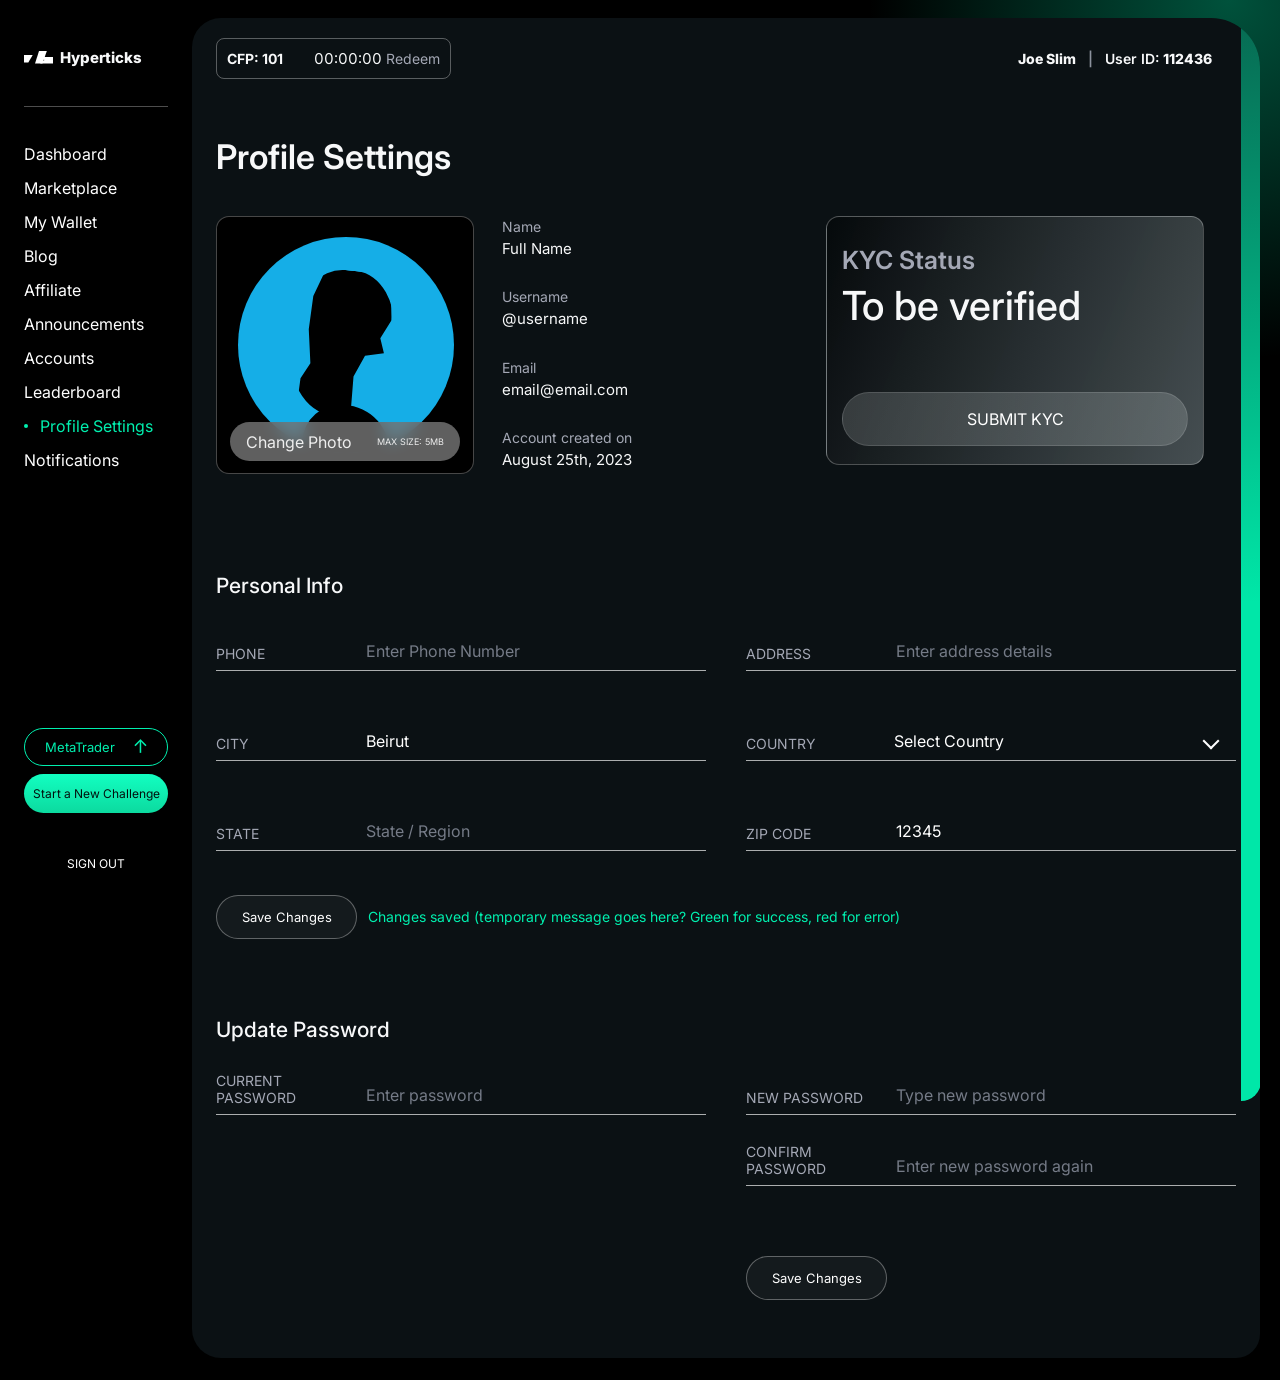
==== index.html @ ef5ce135 "Add latest Hyperticks UI: profile settings and dashboard - index.html: Profile Settings page (matche" ====
﻿<!doctype html>
<html lang="en">
<head>
	<meta charset="utf-8">
	<meta name="viewport" content="width=device-width, initial-scale=1">
	<title>Hyperticks | Profile Settings</title>
	<link rel="preconnect" href="https://fonts.googleapis.com">
	<link rel="preconnect" href="https://fonts.gstatic.com" crossorigin>
	<link href="https://fonts.googleapis.com/css2?family=Inter:wght@400;500;600;700;800&display=swap" rel="stylesheet">
	<link rel="stylesheet" href="styles.css">
</head>
<body>
	<div class="app">
		<aside class="sidebar" aria-label="Primary">
			<div class="brand"><span class="mark" aria-hidden="true"><i></i></span>Hyperticks</div>
			<nav class="nav">
				<a href="#">Dashboard</a>
				<a href="#">Marketplace</a>
				<a href="#">My Wallet</a>
				<a href="#">Blog</a>
				<a href="#">Affiliate</a>
				<a href="#">Announcements</a>
				<a href="#">Accounts</a>
				<a href="#">Leaderboard</a>
				<a class="active" href="#" aria-current="page">Profile Settings</a>
				<a href="#">Notifications</a>
			</nav>
			<div class="sidebar-actions">
				<button class="meta" type="button">MetaTrader <span aria-hidden="true">↗</span></button>
				<button class="challenge" type="button">Start a New Challenge</button>
				<button class="signout" type="button">SIGN OUT</button>
			</div>
		</aside>

		<div class="content">
			<section class="shell">
				<header class="topbar">
					<div class="cfp"><strong>CFP: 101</strong><time>00:00:00</time><span>Redeem</span></div>
					<div class="user"><b>Joe Slim</b><span>|</span>User ID: <b>112436</b></div>
				</header>

				<main>
					<h1>Profile Settings</h1>
					<section class="profile" aria-label="Profile summary">
						<div class="identity">
							<div class="avatar-card">
								<div class="avatar" aria-hidden="true"></div>
								<button class="photo" type="button"><span>Change Photo</span><small>Max size: 5MB</small></button>
							</div>
							<dl class="details">
								<div><dt>Name</dt><dd>Full Name</dd></div>
								<div><dt>Username</dt><dd>@username</dd></div>
								<div><dt>Email</dt><dd>email@email.com</dd></div>
								<div><dt>Account created on</dt><dd>August 25th, 2023</dd></div>
							</dl>
						</div>
						<aside class="kyc">
							<div class="kyc-label">KYC Status</div>
							<h2>To be verified</h2>
							<button class="pill" type="button">SUBMIT KYC</button>
						</aside>
					</section>

					<section class="section" aria-labelledby="personal-title">
						<h2 id="personal-title">Personal Info</h2>
						<form id="personalForm">
							<div class="grid">
								<div class="field"><label for="phone">Phone</label><input id="phone" name="phone" autocomplete="tel" placeholder="Enter Phone Number"></div>
								<div class="field"><label for="address">Address</label><input id="address" name="address" autocomplete="street-address" placeholder="Enter address details"></div>
								<div class="field"><label for="city">City</label><input id="city" name="city" autocomplete="address-level2" value="Beirut"></div>
								<div class="field select"><label for="country">Country</label><select id="country" name="country" autocomplete="country-name"><option value="">Select Country</option><option>Lebanon</option><option>United Arab Emirates</option><option>United States</option></select></div>
								<div class="field"><label for="state">State</label><input id="state" name="state" autocomplete="address-level1" placeholder="State / Region"></div>
								<div class="field"><label for="zip">Zip Code</label><input id="zip" name="zip" autocomplete="postal-code" value="12345"></div>
							</div>
							<div class="actions">
								<button class="save" type="submit">Save Changes</button>
								<div class="status-message" role="status" aria-live="polite">Changes saved (temporary message goes here? Green for success, red for error)</div>
							</div>
						</form>
					</section>

					<section class="section password" aria-labelledby="password-title">
						<h2 id="password-title">Update Password</h2>
						<form id="passwordForm">
							<div class="password-grid">
								<div class="field"><label for="current-password">Current Password</label><input id="current-password" name="current-password" type="password" autocomplete="current-password" placeholder="Enter password"></div>
								<div class="password-stack">
									<div class="field"><label for="new-password">New Password</label><input id="new-password" name="new-password" type="password" autocomplete="new-password" placeholder="Type new password"></div>
									<div class="field"><label for="confirm-password">Confirm Password</label><input id="confirm-password" name="confirm-password" type="password" autocomplete="new-password" placeholder="Enter new password again"></div>
									<div class="actions"><button class="save" type="submit">Save Changes</button></div>
								</div>
							</div>
						</form>
					</section>
				</main>
			</section>
		</div>
	</div>
	<script src="script.js"></script>
</body>
</html>
---- styles.css ----
:root {
	--bg: #000;
	--panel: #0b1114;
	--text: #f7f8f9;
	--muted: #a4a8b5;
	--dim: #757b87;
	--line: rgba(255,255,255,.66);
	--stroke: rgba(255,255,255,.28);
	--green: #00f0af;
}
* { box-sizing: border-box; }
html, body { margin: 0; min-height: 100%; }
body {
	min-height: 100vh;
	background: radial-gradient(circle at 96% 0, rgba(0,240,175,.34), transparent 360px), var(--bg);
	color: var(--text);
	font-family: Inter, Arial, sans-serif;
}
button, input, select { font: inherit; }
button { cursor: pointer; }
.app {
	min-height: 100vh;
	display: grid;
	grid-template-columns: 192px minmax(0, 1fr);
}
.sidebar {
	position: fixed;
	inset: 0 auto 0 0;
	width: 192px;
	padding: 48px 24px 28px;
	display: flex;
	flex-direction: column;
	background: #000;
}
.brand {
	display: flex;
	align-items: center;
	gap: 7px;
	padding-bottom: 39px;
	border-bottom: 1px solid rgba(255,255,255,.3);
	font-size: 15px;
	font-weight: 800;
}
.mark { position: relative; width: 29px; height: 14px; }
.mark::before, .mark::after, .mark i {
	content: "";
	position: absolute;
	background: #fff;
}
.mark::before { left: 0; top: 4px; width: 12px; height: 8px; clip-path: polygon(0 0,75% 0,36% 100%,0 100%); }
.mark i { left: 11px; top: 0; width: 12px; height: 13px; clip-path: polygon(35% 0,100% 0,62% 100%,0 100%); }
.mark::after { right: 0; top: 6px; width: 13px; height: 7px; clip-path: polygon(0 0,100% 0,100% 100%,0 100%,34% 50%); }
.nav {
	display: grid;
	gap: 14px;
	margin-top: 37px;
}
.nav a {
	position: relative;
	color: #fff;
	font-size: 16px;
	text-decoration: none;
}
.nav a.active {
	padding-left: 16px;
	color: var(--green);
}
.nav a.active::before {
	content: "";
	position: absolute;
	left: 0;
	top: 50%;
	width: 4px;
	height: 4px;
	border-radius: 50%;
	background: var(--green);
	transform: translateY(-50%);
}
.sidebar-actions {
	margin-top: auto;
	display: grid;
	gap: 8px;
}
.meta, .challenge, .signout {
	width: 144px;
	border: 0;
}
.meta {
	height: 38px;
	border: 1px solid var(--green);
	border-radius: 20px;
	background: transparent;
	color: var(--green);
	font-size: 13px;
}
.meta span { display: inline-block; margin-left: 14px; transform: rotate(-45deg); font-size: 19px; line-height: 0; }
.challenge {
	height: 39px;
	border-radius: 22px;
	background: linear-gradient(#12ffc1, #0cda9f);
	color: #03110e;
	font-size: 12px;
}
.signout {
	margin-top: 34px;
	background: transparent;
	color: #fff;
	font-size: 12px;
}
.content { grid-column: 2; padding: 18px 20px 22px 0; }
.shell {
	position: relative;
	min-height: calc(100vh - 18px);
	padding: 20px 24px 58px;
	overflow: hidden;
	border-radius: 29px 49px 24px 29px;
	background: var(--panel);
}
.shell::after {
	content: "";
	position: absolute;
	top: -1px;
	right: -1px;
	bottom: 257px;
	width: 20px;
	border-radius: 0 49px 49px 0;
	background: linear-gradient(rgba(0,240,175,.4), #00e7a8 54%, #00e7a8);
}
.topbar, main { position: relative; z-index: 1; }
.topbar {
	display: flex;
	align-items: center;
	justify-content: space-between;
	gap: 24px;
}
.cfp {
	width: 235px;
	height: 41px;
	display: flex;
	align-items: center;
	border: 1px solid rgba(255,255,255,.32);
	border-radius: 8px;
	font-size: 15px;
}
.cfp strong { padding-left: 10px; font-size: 14px; }
.cfp time { margin-left: auto; font-variant-numeric: tabular-nums; }
.cfp span { padding: 0 10px 0 4px; color: var(--muted); font-size: 14px; }
.user { padding-right: 24px; font-size: 14px; font-weight: 600; white-space: nowrap; }
.user span { margin: 0 12px; color: #8c929d; }
.user b { font-weight: 800; }
main {
	max-width: 1180px;
	padding-top: 61px;
}
h1 {
	margin: 0 0 42px;
	font-size: 34px;
	line-height: 1;
	font-weight: 600;
}
.profile {
	display: grid;
	grid-template-columns: minmax(260px,586px) minmax(330px,378px);
	gap: 24px;
	align-items: start;
}
.identity {
	display: grid;
	grid-template-columns: 258px 1fr;
	gap: 28px;
}
.avatar-card {
	position: relative;
	width: 258px;
	height: 258px;
	overflow: hidden;
	border: 1px solid var(--stroke);
	border-radius: 13px;
	background: #000;
}
.avatar {
	position: absolute;
	left: 21px;
	top: 20px;
	width: 216px;
	height: 216px;
	overflow: hidden;
	border-radius: 50%;
	background: #15aee7;
}
.avatar::before {
	content: "";
	position: absolute;
	left: 52px;
	top: 33px;
	width: 103px;
	height: 146px;
	border-radius: 47% 42% 45% 48%;
	background: #000;
	clip-path: polygon(28% 0,72% 0,92% 9%,96% 31%,87% 44%,92% 54%,74% 57%,65% 72%,66% 100%,13% 100%,14% 77%,22% 66%,17% 43%,18% 20%);
	transform: rotate(6deg);
}
.avatar::after {
	content: "";
	position: absolute;
	left: 65px;
	top: 167px;
	width: 86px;
	height: 86px;
	border-radius: 44% 56% 0 0;
	background: #000;
	transform: rotate(-8deg);
}
.photo {
	position: absolute;
	left: 13px;
	right: 13px;
	bottom: 12px;
	height: 39px;
	display: flex;
	align-items: center;
	justify-content: space-between;
	padding: 0 16px;
	border: 0;
	border-radius: 22px;
	background: rgba(116,116,116,.82);
	color: #eee;
	backdrop-filter: blur(8px);
}
.photo small { font-size: 9px; text-transform: uppercase; }
.details {
	display: grid;
	gap: 25px;
	margin: 0;
	padding-top: 2px;
	font-size: 15px;
}
.details dt { margin-bottom: 4px; color: var(--muted); font-size: 14px; }
.details dd { margin: 0; }
.kyc {
	width: 378px;
	min-height: 249px;
	margin-left: auto;
	padding: 28px 15px 15px;
	border: 1px solid var(--stroke);
	border-radius: 13px;
	background: linear-gradient(112deg, rgba(5,9,11,.92), rgba(86,96,99,.78));
}
.kyc-label { color: var(--muted); font-size: 25px; font-weight: 600; }
.kyc h2 { margin: 11px 0 66px; font-size: 40px; line-height: 1; font-weight: 500; }
.pill {
	width: 100%;
	height: 54px;
	border: 1px solid rgba(255,255,255,.13);
	border-radius: 27px;
	background: linear-gradient(90deg, rgba(88,94,96,.52), rgba(117,126,128,.55));
	color: #fff;
}
.section { margin-top: 99px; }
.section.password { margin-top: 78px; }
.section h2 {
	margin: 0 0 28px;
	font-size: 21px;
	font-weight: 500;
}
.grid, .password-grid {
	display: grid;
	grid-template-columns: minmax(300px,570px) minmax(300px,570px);
	gap: 45px 40px;
}
.field {
	position: relative;
	height: 45px;
	display: grid;
	grid-template-columns: 148px minmax(0,1fr);
	align-items: end;
	border-bottom: 1px solid var(--line);
	color: var(--muted);
}
.field label {
	padding-bottom: 8px;
	font-size: 14px;
	text-transform: uppercase;
}
.field input, .field select {
	width: 100%;
	height: 38px;
	border: 0;
	outline: 0;
	background: transparent;
	color: #fff;
	appearance: none;
}
.field input::placeholder { color: var(--dim); opacity: 1; }
.select::after {
	content: "";
	position: absolute;
	right: 19px;
	bottom: 13px;
	width: 10px;
	height: 10px;
	border-right: 2px solid #fff;
	border-bottom: 2px solid #fff;
	transform: rotate(45deg);
	pointer-events: none;
}
.actions {
	display: flex;
	align-items: center;
	gap: 11px;
	margin-top: 44px;
}
.save {
	width: 141px;
	height: 44px;
	border: 1px solid rgba(255,255,255,.32);
	border-radius: 23px;
	background: rgba(255,255,255,.04);
	color: #fff;
	font-size: 13px;
}
.status-message {
	min-height: 18px;
	color: var(--green);
	font-size: 14px;
}
.password-stack { display: grid; gap: 26px; }
@media (max-width: 1100px) {
	.profile, .grid, .password-grid { grid-template-columns: 1fr; }
	.kyc { margin: 10px 0 0; }
}
@media (max-width: 760px) {
	.app { display: block; }
	.sidebar {
		position: static;
		width: auto;
		padding: 22px 18px;
	}
	.nav {
		grid-template-columns: repeat(2, minmax(0, 1fr));
		gap: 10px 18px;
		margin-top: 22px;
	}
	.sidebar-actions { margin-top: 22px; }
	.content { padding: 0; }
	.shell {
		min-height: auto;
		padding: 18px 18px 44px;
		border-radius: 24px 24px 0 0;
	}
	.shell::after { width: 8px; bottom: 0; }
	.topbar, .actions { align-items: flex-start; flex-direction: column; }
	main { padding-top: 38px; }
	h1 { margin-bottom: 28px; font-size: 32px; }
	.identity { grid-template-columns: 1fr; }
	.kyc, .avatar-card, .cfp { width: 100%; max-width: 378px; }
	.field { grid-template-columns: 132px minmax(0,1fr); }
	.section { margin-top: 64px; }
}
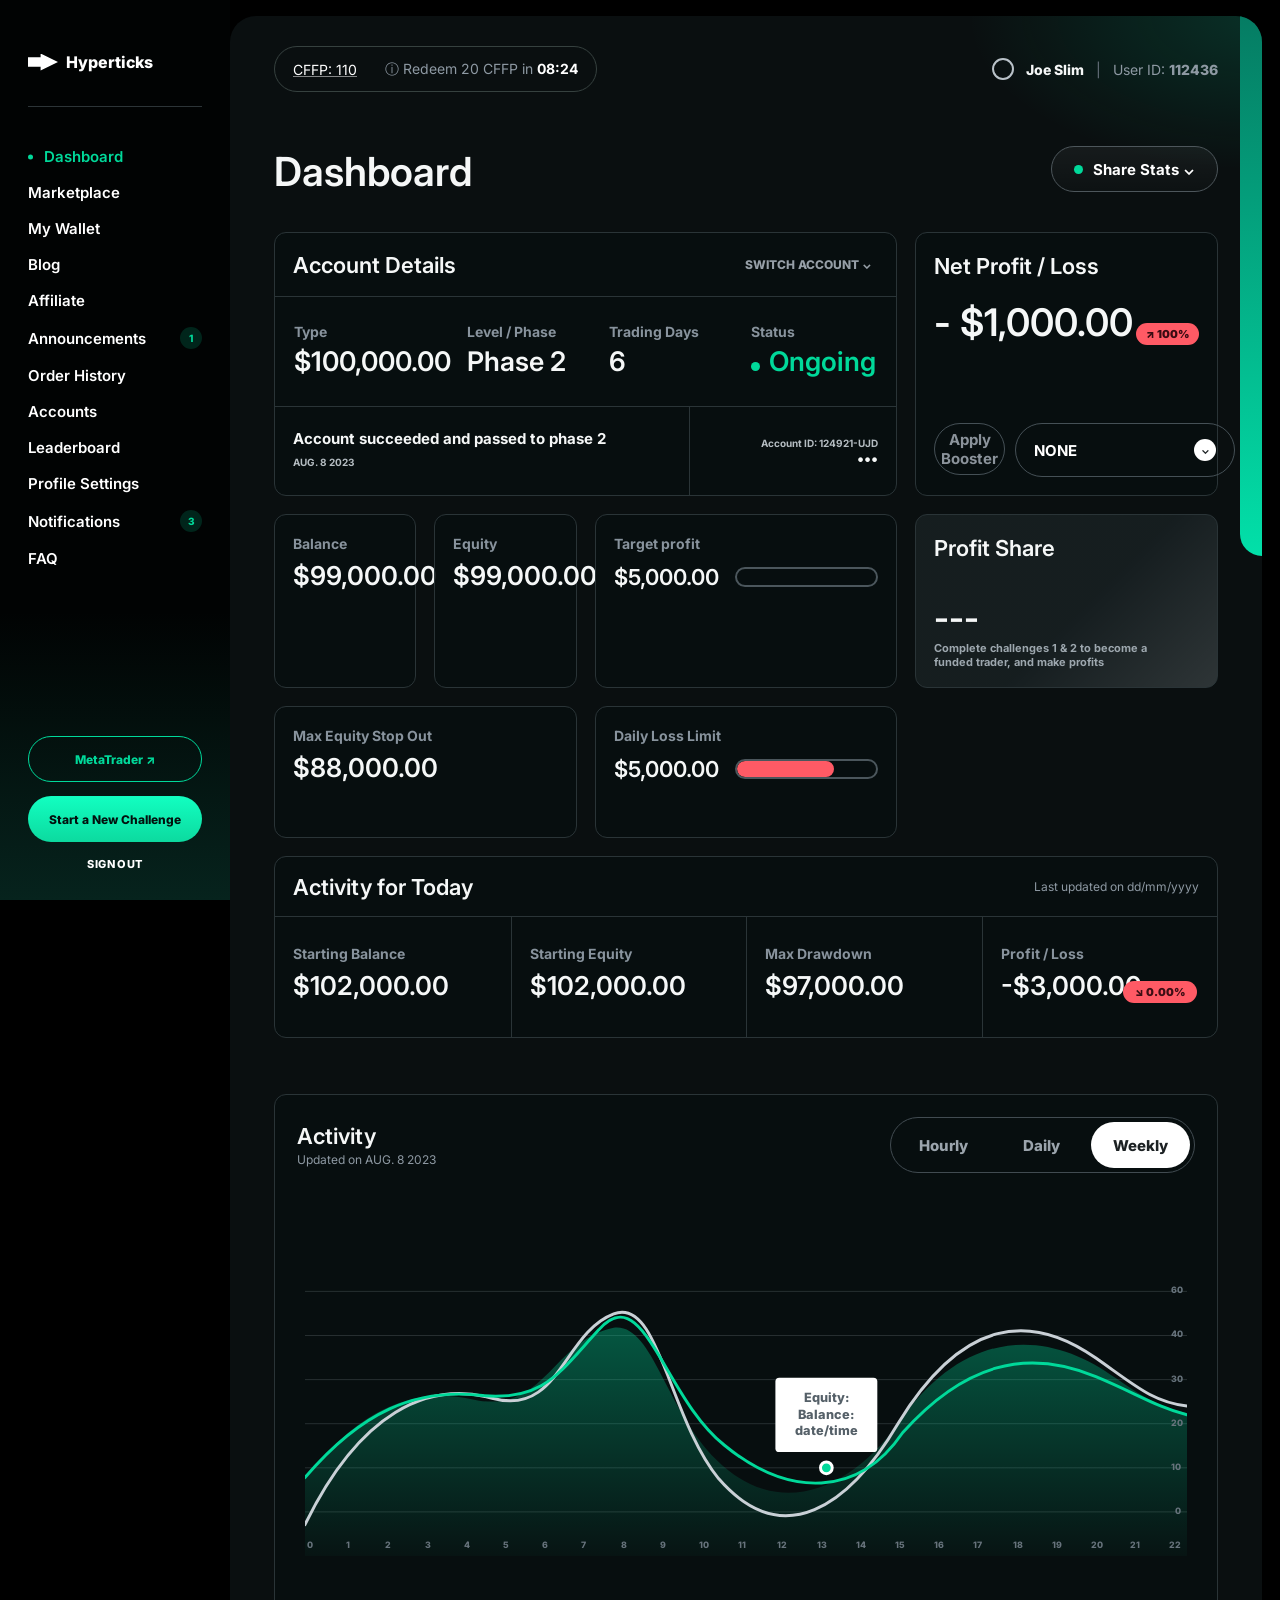
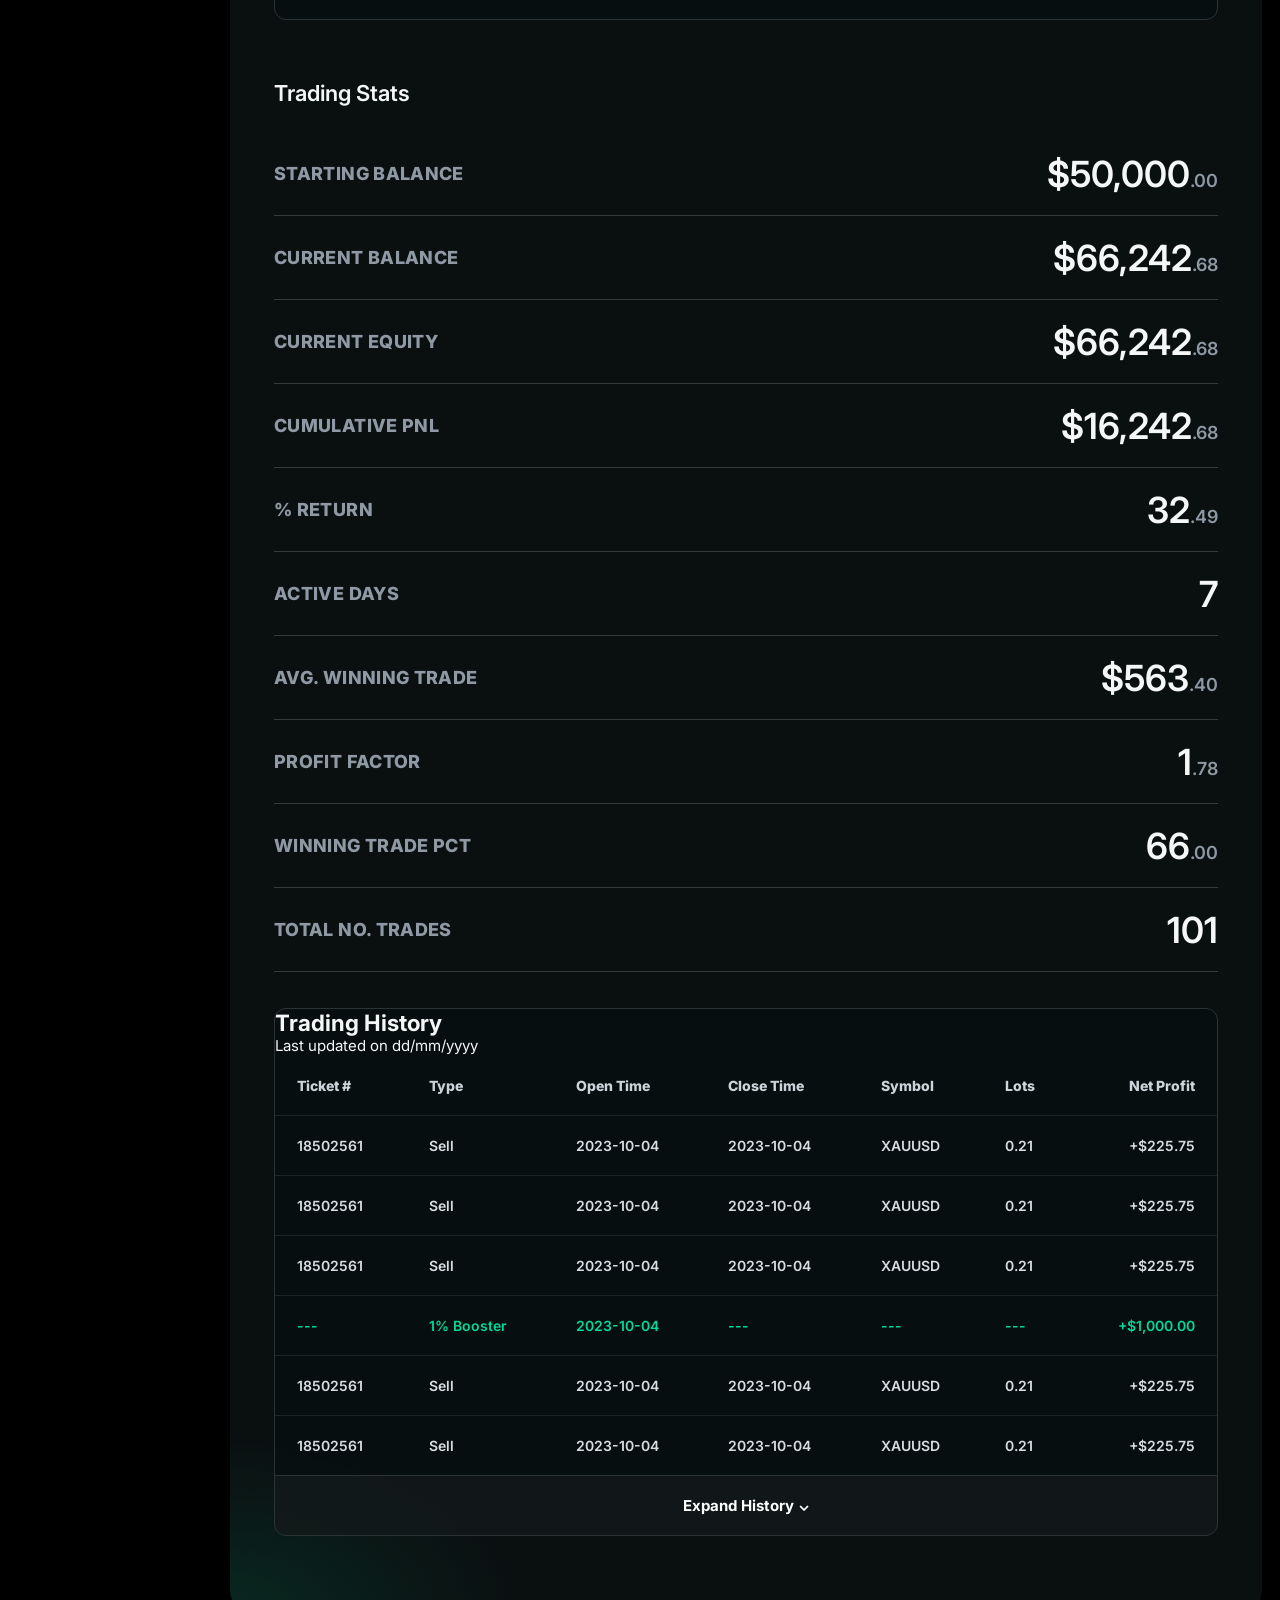
==== commit f524fc43: "Rebuild Hyperticks UI as unified multi-page app Replace the mismatched starter files with a coherent" ====
--- a/index.html
+++ b/index.html
@@ -1,101 +1,144 @@
-﻿<!doctype html>
+<!doctype html>
 <html lang="en">
 <head>
 	<meta charset="utf-8">
 	<meta name="viewport" content="width=device-width, initial-scale=1">
-	<title>Hyperticks | Profile Settings</title>
+	<title>Hyperticks | Dashboard</title>
 	<link rel="preconnect" href="https://fonts.googleapis.com">
 	<link rel="preconnect" href="https://fonts.gstatic.com" crossorigin>
 	<link href="https://fonts.googleapis.com/css2?family=Inter:wght@400;500;600;700;800&display=swap" rel="stylesheet">
 	<link rel="stylesheet" href="styles.css">
 </head>
-<body>
+<body data-page="dashboard">
 	<div class="app">
-		<aside class="sidebar" aria-label="Primary">
-			<div class="brand"><span class="mark" aria-hidden="true"><i></i></span>Hyperticks</div>
-			<nav class="nav">
-				<a href="#">Dashboard</a>
-				<a href="#">Marketplace</a>
-				<a href="#">My Wallet</a>
-				<a href="#">Blog</a>
-				<a href="#">Affiliate</a>
-				<a href="#">Announcements</a>
-				<a href="#">Accounts</a>
-				<a href="#">Leaderboard</a>
-				<a class="active" href="#" aria-current="page">Profile Settings</a>
-				<a href="#">Notifications</a>
-			</nav>
-			<div class="sidebar-actions">
-				<button class="meta" type="button">MetaTrader <span aria-hidden="true">↗</span></button>
-				<button class="challenge" type="button">Start a New Challenge</button>
-				<button class="signout" type="button">SIGN OUT</button>
-			</div>
-		</aside>
-
+		<aside class="sidebar" aria-label="Primary"></aside>
 		<div class="content">
 			<section class="shell">
-				<header class="topbar">
-					<div class="cfp"><strong>CFP: 101</strong><time>00:00:00</time><span>Redeem</span></div>
-					<div class="user"><b>Joe Slim</b><span>|</span>User ID: <b>112436</b></div>
-				</header>
+				<header class="topbar"></header>
+				<main class="page">
+					<div class="page-head">
+						<h1>Dashboard</h1>
+						<button class="share-btn" type="button"><span class="dot"></span>Share Stats ⌄</button>
+					</div>
 
-				<main>
-					<h1>Profile Settings</h1>
-					<section class="profile" aria-label="Profile summary">
-						<div class="identity">
-							<div class="avatar-card">
-								<div class="avatar" aria-hidden="true"></div>
-								<button class="photo" type="button"><span>Change Photo</span><small>Max size: 5MB</small></button>
+					<section class="dash-grid">
+						<article class="card account">
+							<div class="card-head"><h2>Account Details</h2><button type="button">SWITCH ACCOUNT ⌄</button></div>
+							<div class="metrics">
+								<div><span>Type</span><strong>$100,000.00</strong></div>
+								<div><span>Level / Phase</span><strong>Phase 2</strong></div>
+								<div><span>Trading Days</span><strong>6</strong></div>
+								<div><span>Status</span><strong class="ok">Ongoing</strong></div>
 							</div>
-							<dl class="details">
-								<div><dt>Name</dt><dd>Full Name</dd></div>
-								<div><dt>Username</dt><dd>@username</dd></div>
-								<div><dt>Email</dt><dd>email@email.com</dd></div>
-								<div><dt>Account created on</dt><dd>August 25th, 2023</dd></div>
-							</dl>
-						</div>
-						<aside class="kyc">
-							<div class="kyc-label">KYC Status</div>
-							<h2>To be verified</h2>
-							<button class="pill" type="button">SUBMIT KYC</button>
-						</aside>
+							<div class="foot">
+								<div><b>Account succeeded and passed to phase 2</b><span>AUG. 8 2023</span></div>
+								<div><span>Account ID: 124921-UJD</span><b>•••</b></div>
+							</div>
+						</article>
+
+						<article class="card npl">
+							<h2>Net Profit / Loss</h2>
+							<strong class="big">- $1,000.00</strong>
+							<span class="tag-red">↗ 100%</span>
+							<div class="npl-actions">
+								<button type="button">Apply Booster</button>
+								<div class="pill-select">NONE <span class="chev">⌄</span></div>
+							</div>
+						</article>
+
+						<article class="card mini"><span>Balance</span><strong>$99,000.00</strong></article>
+						<article class="card mini"><span>Equity</span><strong>$99,000.00</strong></article>
+						<article class="card mini wide"><span>Target profit</span><div class="bar"><strong>$5,000.00</strong><i></i></div></article>
+
+						<article class="card share-card">
+							<h2>Profit Share</h2>
+							<strong class="big">---</strong>
+							<p>Complete challenges 1 &amp; 2 to become a funded trader, and make profits</p>
+						</article>
+
+						<article class="card mini wide"><span>Max Equity Stop Out</span><strong>$88,000.00</strong></article>
+						<article class="card mini wide"><span>Daily Loss Limit</span><div class="bar danger"><strong>$5,000.00</strong><i></i></div></article>
 					</section>
 
-					<section class="section" aria-labelledby="personal-title">
-						<h2 id="personal-title">Personal Info</h2>
-						<form id="personalForm">
-							<div class="grid">
-								<div class="field"><label for="phone">Phone</label><input id="phone" name="phone" autocomplete="tel" placeholder="Enter Phone Number"></div>
-								<div class="field"><label for="address">Address</label><input id="address" name="address" autocomplete="street-address" placeholder="Enter address details"></div>
-								<div class="field"><label for="city">City</label><input id="city" name="city" autocomplete="address-level2" value="Beirut"></div>
-								<div class="field select"><label for="country">Country</label><select id="country" name="country" autocomplete="country-name"><option value="">Select Country</option><option>Lebanon</option><option>United Arab Emirates</option><option>United States</option></select></div>
-								<div class="field"><label for="state">State</label><input id="state" name="state" autocomplete="address-level1" placeholder="State / Region"></div>
-								<div class="field"><label for="zip">Zip Code</label><input id="zip" name="zip" autocomplete="postal-code" value="12345"></div>
-							</div>
-							<div class="actions">
-								<button class="save" type="submit">Save Changes</button>
-								<div class="status-message" role="status" aria-live="polite">Changes saved (temporary message goes here? Green for success, red for error)</div>
-							</div>
-						</form>
+					<section class="card today">
+						<div class="card-head"><h2>Activity for Today</h2><span>Last updated on dd/mm/yyyy</span></div>
+						<div class="today-grid">
+							<div><span>Starting Balance</span><strong>$102,000.00</strong></div>
+							<div><span>Starting Equity</span><strong>$102,000.00</strong></div>
+							<div><span>Max Drawdown</span><strong>$97,000.00</strong></div>
+							<div><span>Profit / Loss</span><strong>-$3,000.00</strong><em>↘ 0.00%</em></div>
+						</div>
 					</section>
 
-					<section class="section password" aria-labelledby="password-title">
-						<h2 id="password-title">Update Password</h2>
-						<form id="passwordForm">
-							<div class="password-grid">
-								<div class="field"><label for="current-password">Current Password</label><input id="current-password" name="current-password" type="password" autocomplete="current-password" placeholder="Enter password"></div>
-								<div class="password-stack">
-									<div class="field"><label for="new-password">New Password</label><input id="new-password" name="new-password" type="password" autocomplete="new-password" placeholder="Type new password"></div>
-									<div class="field"><label for="confirm-password">Confirm Password</label><input id="confirm-password" name="confirm-password" type="password" autocomplete="new-password" placeholder="Enter new password again"></div>
-									<div class="actions"><button class="save" type="submit">Save Changes</button></div>
-								</div>
+					<section class="card activity">
+						<div class="activity-head">
+							<div><h2>Activity</h2><span>Updated on AUG. 8 2023</span></div>
+							<div class="segmented" role="tablist">
+								<button type="button">Hourly</button>
+								<button type="button">Daily</button>
+								<button type="button" class="is-active">Weekly</button>
 							</div>
-						</form>
+						</div>
+						<div class="chart">
+							<svg viewBox="0 0 900 300" role="img" aria-label="Equity and balance over time">
+								<defs><linearGradient id="areaFill" x1="0" x2="0" y1="0" y2="1">
+									<stop offset="0" stop-color="#00d89a" stop-opacity=".36"/>
+									<stop offset="1" stop-color="#00d89a" stop-opacity=".03"/>
+								</linearGradient></defs>
+								<g class="gridlines"><path d="M0 30H900M0 75H900M0 120H900M0 165H900M0 210H900M0 255H900"/></g>
+								<path class="area" d="M0 220 C60 145 115 128 170 140 C245 157 252 80 315 67 C355 62 367 150 420 202 C486 267 560 228 605 165 C675 64 760 69 828 119 C860 142 881 151 900 154 L900 300 L0 300 Z"/>
+								<path class="line gray" d="M0 268 C56 153 126 121 191 139 C260 158 263 73 315 53 C361 35 371 158 422 221 C488 297 556 248 605 165 C671 57 740 51 807 98 C847 126 865 143 900 147"/>
+								<path class="line green" d="M0 220 C58 152 113 129 178 136 C244 143 260 112 300 69 C346 17 366 138 428 187 C494 241 565 240 610 174 C672 105 735 87 807 117 C848 134 869 148 900 156"/>
+								<g class="axis">
+									<text x="2" y="292">0</text><text x="42" y="292">1</text><text x="82" y="292">2</text><text x="122" y="292">3</text><text x="162" y="292">4</text><text x="202" y="292">5</text><text x="242" y="292">6</text><text x="282" y="292">7</text><text x="322" y="292">8</text><text x="362" y="292">9</text><text x="402" y="292">10</text><text x="442" y="292">11</text><text x="482" y="292">12</text><text x="522" y="292">13</text><text x="562" y="292">14</text><text x="602" y="292">15</text><text x="642" y="292">16</text><text x="682" y="292">17</text><text x="722" y="292">18</text><text x="762" y="292">19</text><text x="802" y="292">20</text><text x="842" y="292">21</text><text x="882" y="292">22</text>
+									<text x="888" y="257">0</text><text x="884" y="212">10</text><text x="884" y="167">20</text><text x="884" y="122">30</text><text x="884" y="77">40</text><text x="884" y="32">60</text>
+								</g>
+								<g class="tip">
+									<rect x="480" y="118" width="104" height="76" rx="4"/>
+									<text x="532" y="143" text-anchor="middle">Equity:</text>
+									<text x="532" y="160" text-anchor="middle">Balance:</text>
+									<text x="532" y="177" text-anchor="middle">date/time</text>
+								</g>
+								<circle class="dot" cx="532" cy="210" r="6"/>
+							</svg>
+						</div>
+					</section>
+
+					<section class="section statlist">
+						<h2>Trading Stats</h2>
+						<div class="row"><span>STARTING BALANCE</span><strong>$50,000<sub>.00</sub></strong></div>
+						<div class="row"><span>CURRENT BALANCE</span><strong>$66,242<sub>.68</sub></strong></div>
+						<div class="row"><span>CURRENT EQUITY</span><strong>$66,242<sub>.68</sub></strong></div>
+						<div class="row"><span>CUMULATIVE PNL</span><strong>$16,242<sub>.68</sub></strong></div>
+						<div class="row"><span>% RETURN</span><strong>32<sub>.49</sub></strong></div>
+						<div class="row"><span>ACTIVE DAYS</span><strong>7</strong></div>
+						<div class="row"><span>AVG. WINNING TRADE</span><strong>$563<sub>.40</sub></strong></div>
+						<div class="row"><span>PROFIT FACTOR</span><strong>1<sub>.78</sub></strong></div>
+						<div class="row"><span>WINNING TRADE PCT</span><strong>66<sub>.00</sub></strong></div>
+						<div class="row"><span>TOTAL NO. TRADES</span><strong>101</strong></div>
+					</section>
+
+					<section class="card table-card history-table">
+						<div class="card-head"><h2>Trading History</h2><span>Last updated on dd/mm/yyyy</span></div>
+						<div class="table-wrap">
+							<table class="data">
+								<thead><tr><th>Ticket #</th><th>Type</th><th>Open Time</th><th>Close Time</th><th>Symbol</th><th>Lots</th><th>Net Profit</th></tr></thead>
+								<tbody>
+									<tr><td>18502561</td><td>Sell</td><td>2023-10-04</td><td>2023-10-04</td><td>XAUUSD</td><td>0.21</td><td>+$225.75</td></tr>
+									<tr><td>18502561</td><td>Sell</td><td>2023-10-04</td><td>2023-10-04</td><td>XAUUSD</td><td>0.21</td><td>+$225.75</td></tr>
+									<tr><td>18502561</td><td>Sell</td><td>2023-10-04</td><td>2023-10-04</td><td>XAUUSD</td><td>0.21</td><td>+$225.75</td></tr>
+									<tr class="accent"><td>---</td><td>1% Booster</td><td>2023-10-04</td><td>---</td><td>---</td><td>---</td><td>+$1,000.00</td></tr>
+									<tr><td>18502561</td><td>Sell</td><td>2023-10-04</td><td>2023-10-04</td><td>XAUUSD</td><td>0.21</td><td>+$225.75</td></tr>
+									<tr><td>18502561</td><td>Sell</td><td>2023-10-04</td><td>2023-10-04</td><td>XAUUSD</td><td>0.21</td><td>+$225.75</td></tr>
+								</tbody>
+							</table>
+						</div>
+						<button class="expand" type="button">Expand History ⌄</button>
 					</section>
 				</main>
 			</section>
 		</div>
 	</div>
-	<script src="script.js"></script>
+	<script src="app.js"></script>
 </body>
-</html>
+</html>
--- a/styles.css
+++ b/styles.css
@@ -1,290 +1,428 @@
+/* ============================================================
+   Hyperticks UI — shared design system
+   Tokens, app shell (sidebar + topbar), and shared components.
+   Page-specific blocks live further down, under clear headers.
+   ============================================================ */
+
 :root {
 	--bg: #000;
-	--panel: #0b1114;
-	--text: #f7f8f9;
-	--muted: #a4a8b5;
-	--dim: #757b87;
-	--line: rgba(255,255,255,.66);
-	--stroke: rgba(255,255,255,.28);
-	--green: #00f0af;
-}
+	--shell: #0a0f10;
+	--panel: #0d1416;
+	--panel-2: #11191b;
+	--line: #2a3437;
+	--soft: #1b2426;
+	--text: #f5f7f7;
+	--muted: #8e99a3;
+	--dim: #6b7480;
+	--green: #00d99a;
+	--green-2: #12ffc1;
+	--red: #ff5a65;
+	--radius: 12px;
+}
+
 * { box-sizing: border-box; }
 html, body { margin: 0; min-height: 100%; }
 body {
 	min-height: 100vh;
-	background: radial-gradient(circle at 96% 0, rgba(0,240,175,.34), transparent 360px), var(--bg);
+	background: var(--bg);
 	color: var(--text);
 	font-family: Inter, Arial, sans-serif;
-}
+	font-size: 15px;
+}
+a { color: inherit; }
 button, input, select { font: inherit; }
 button { cursor: pointer; }
+h1, h2, h3, p { margin: 0; }
+
+/* ---------- App shell ---------- */
 .app {
 	min-height: 100vh;
 	display: grid;
-	grid-template-columns: 192px minmax(0, 1fr);
-}
+	grid-template-columns: 230px minmax(0, 1fr);
+	background: var(--bg);
+}
+
 .sidebar {
-	position: fixed;
-	inset: 0 auto 0 0;
-	width: 192px;
-	padding: 48px 24px 28px;
+	position: sticky;
+	top: 0;
+	align-self: start;
+	height: 100vh;
 	display: flex;
 	flex-direction: column;
-	background: #000;
+	padding: 52px 28px 28px;
+	background: linear-gradient(#010303 68%, #06231d);
 }
 .brand {
 	display: flex;
 	align-items: center;
-	gap: 7px;
-	padding-bottom: 39px;
-	border-bottom: 1px solid rgba(255,255,255,.3);
-	font-size: 15px;
+	gap: 8px;
+	padding-bottom: 34px;
+	border-bottom: 1px solid #2c3437;
+	font-size: 16px;
 	font-weight: 800;
-}
-.mark { position: relative; width: 29px; height: 14px; }
-.mark::before, .mark::after, .mark i {
-	content: "";
-	position: absolute;
+	text-decoration: none;
+	color: #fff;
+}
+.mark {
+	width: 30px;
+	height: 17px;
 	background: #fff;
-}
-.mark::before { left: 0; top: 4px; width: 12px; height: 8px; clip-path: polygon(0 0,75% 0,36% 100%,0 100%); }
-.mark i { left: 11px; top: 0; width: 12px; height: 13px; clip-path: polygon(35% 0,100% 0,62% 100%,0 100%); }
-.mark::after { right: 0; top: 6px; width: 13px; height: 7px; clip-path: polygon(0 0,100% 0,100% 100%,0 100%,34% 50%); }
+	clip-path: polygon(0 22%, 42% 22%, 42% 0, 100% 50%, 42% 100%, 42% 78%, 0 78%);
+}
 .nav {
-	display: grid;
-	gap: 14px;
-	margin-top: 37px;
+	display: flex;
+	flex-direction: column;
+	gap: 17px;
+	margin-top: 40px;
 }
 .nav a {
 	position: relative;
-	color: #fff;
-	font-size: 16px;
+	display: flex;
+	align-items: center;
+	color: #fff;
+	font-size: 15px;
+	font-weight: 600;
 	text-decoration: none;
 }
-.nav a.active {
-	padding-left: 16px;
-	color: var(--green);
-}
+.nav a:hover { color: #cfd6da; }
+.nav a.active { color: var(--green); padding-left: 16px; }
 .nav a.active::before {
 	content: "";
 	position: absolute;
 	left: 0;
 	top: 50%;
-	width: 4px;
-	height: 4px;
+	width: 5px;
+	height: 5px;
 	border-radius: 50%;
 	background: var(--green);
 	transform: translateY(-50%);
 }
+.nav .badge {
+	margin-left: auto;
+	min-width: 22px;
+	height: 22px;
+	display: inline-grid;
+	place-items: center;
+	border-radius: 50%;
+	background: rgba(0, 217, 154, .16);
+	color: var(--green);
+	font-size: 10px;
+	font-weight: 800;
+}
 .sidebar-actions {
 	margin-top: auto;
 	display: grid;
-	gap: 8px;
-}
-.meta, .challenge, .signout {
-	width: 144px;
-	border: 0;
-}
-.meta {
-	height: 38px;
+	gap: 14px;
+}
+.btn-meta, .btn-challenge {
+	height: 46px;
+	border-radius: 999px;
+	font-size: 12px;
+	font-weight: 800;
+}
+.btn-meta {
 	border: 1px solid var(--green);
-	border-radius: 20px;
 	background: transparent;
 	color: var(--green);
-	font-size: 13px;
-}
-.meta span { display: inline-block; margin-left: 14px; transform: rotate(-45deg); font-size: 19px; line-height: 0; }
-.challenge {
-	height: 39px;
-	border-radius: 22px;
-	background: linear-gradient(#12ffc1, #0cda9f);
+}
+.btn-challenge {
+	border: 0;
+	background: linear-gradient(var(--green-2), #0cda9f);
 	color: #03110e;
-	font-size: 12px;
-}
-.signout {
-	margin-top: 34px;
+}
+.btn-signout {
+	border: 0;
 	background: transparent;
 	color: #fff;
-	font-size: 12px;
-}
-.content { grid-column: 2; padding: 18px 20px 22px 0; }
+	font-size: 11px;
+	font-weight: 800;
+	letter-spacing: .04em;
+}
+
+/* ---------- Content + shell panel ---------- */
+.content {
+	min-width: 0;
+	padding: 16px 18px 16px 0;
+}
 .shell {
 	position: relative;
-	min-height: calc(100vh - 18px);
-	padding: 20px 24px 58px;
+	min-height: calc(100vh - 32px);
+	padding: 30px 44px 80px;
 	overflow: hidden;
-	border-radius: 29px 49px 24px 29px;
-	background: var(--panel);
+	border-radius: 26px;
+	background:
+		radial-gradient(420px 220px at 100% 0, rgba(0, 217, 154, .16), transparent 70%),
+		radial-gradient(420px 260px at 0 100%, rgba(0, 217, 154, .12), transparent 70%),
+		var(--shell);
 }
 .shell::after {
 	content: "";
 	position: absolute;
-	top: -1px;
-	right: -1px;
-	bottom: 257px;
-	width: 20px;
-	border-radius: 0 49px 49px 0;
-	background: linear-gradient(rgba(0,240,175,.4), #00e7a8 54%, #00e7a8);
-}
-.topbar, main { position: relative; z-index: 1; }
+	top: 0;
+	right: 0;
+	width: 22px;
+	height: 540px;
+	border-radius: 0 0 0 26px;
+	background: linear-gradient(#057c63, #02e0a9);
+	z-index: 0;
+}
+.topbar, .page { position: relative; z-index: 1; }
+
+/* ---------- Topbar ---------- */
 .topbar {
 	display: flex;
 	align-items: center;
 	justify-content: space-between;
 	gap: 24px;
 }
-.cfp {
-	width: 235px;
-	height: 41px;
-	display: flex;
-	align-items: center;
-	border: 1px solid rgba(255,255,255,.32);
-	border-radius: 8px;
-	font-size: 15px;
-}
-.cfp strong { padding-left: 10px; font-size: 14px; }
-.cfp time { margin-left: auto; font-variant-numeric: tabular-nums; }
-.cfp span { padding: 0 10px 0 4px; color: var(--muted); font-size: 14px; }
-.user { padding-right: 24px; font-size: 14px; font-weight: 600; white-space: nowrap; }
-.user span { margin: 0 12px; color: #8c929d; }
-.user b { font-weight: 800; }
-main {
-	max-width: 1180px;
-	padding-top: 61px;
-}
-h1 {
-	margin: 0 0 42px;
-	font-size: 34px;
-	line-height: 1;
+.cffp {
+	height: 46px;
+	display: flex;
+	align-items: center;
+	gap: 28px;
+	padding: 0 18px;
+	border: 1px solid #36413f;
+	border-radius: 999px;
+	color: var(--muted);
+	font-size: 14px;
+	white-space: nowrap;
+}
+.cffp u { color: #fff; text-decoration-color: rgba(255,255,255,.5); }
+.cffp strong { color: #fff; }
+.topuser {
+	display: flex;
+	align-items: center;
+	gap: 12px;
+	font-size: 14px;
+	white-space: nowrap;
+}
+.topuser .avatar-dot {
+	width: 22px;
+	height: 22px;
+	border: 2px solid #b9c1c8;
+	border-radius: 50%;
+}
+.topuser b { font-weight: 800; }
+.topuser .sep { color: #6b7480; }
+.topuser .muted { color: var(--muted); }
+
+/* ---------- Page heading ---------- */
+.page { padding-top: 54px; max-width: 1180px; }
+.page-head {
+	display: flex;
+	align-items: flex-end;
+	justify-content: space-between;
+	gap: 24px;
+}
+.page h1 { font-size: 40px; line-height: 1; font-weight: 600; }
+.page .subtitle { margin-top: 10px; color: var(--muted); }
+.page .subtitle a { color: #fff; text-underline-offset: 3px; }
+
+/* ---------- Shared components ---------- */
+.card {
+	border: 1px solid var(--line);
+	border-radius: var(--radius);
+	background: rgba(8, 15, 16, .86);
+}
+.segmented {
+	display: inline-flex;
+	padding: 4px;
+	border: 1px solid #414b51;
+	border-radius: 999px;
+	gap: 2px;
+}
+.segmented button {
+	min-width: 96px;
+	height: 46px;
+	padding: 0 22px;
+	border: 0;
+	border-radius: 999px;
+	background: transparent;
+	color: #9ba4ac;
+	font-weight: 800;
+}
+.segmented button.is-active { background: #fff; color: #1c2123; }
+
+.pill-select {
+	position: relative;
+	display: inline-flex;
+	align-items: center;
+	justify-content: space-between;
+	min-width: 220px;
+	height: 54px;
+	padding: 0 18px;
+	border: 1px solid #455056;
+	border-radius: 999px;
+	background: transparent;
+	color: #fff;
+	font-weight: 700;
+}
+.pill-select .chev {
+	display: inline-grid;
+	place-items: center;
+	width: 22px;
+	height: 22px;
+	border-radius: 50%;
+	background: #fff;
+	color: #1c2123;
+	font-size: 11px;
+}
+
+.link-underline { color: #fff; text-decoration: underline; text-underline-offset: 3px; }
+
+/* History tables (affiliate / wallet / dashboard) */
+.table-card { margin-top: 36px; overflow: hidden; }
+.table-card .table-title {
+	min-height: 64px;
+	display: flex;
+	align-items: center;
+	justify-content: center;
+	border-bottom: 1px solid var(--line);
 	font-weight: 600;
 }
+.table-wrap { overflow-x: auto; }
+table.data {
+	width: 100%;
+	min-width: 760px;
+	border-collapse: collapse;
+}
+table.data th, table.data td {
+	height: 60px;
+	padding: 0 22px;
+	text-align: center;
+	font-size: 14px;
+}
+table.data th { color: #cdd4d9; font-weight: 800; }
+table.data td { color: #d7dde1; border-top: 1px solid var(--soft); font-weight: 600; }
+table.data tr.accent td { color: var(--green); }
+.expand {
+	width: 100%;
+	height: 60px;
+	border: 0;
+	border-top: 1px solid var(--line);
+	background: rgba(255, 255, 255, .04);
+	color: #fff;
+	font-weight: 700;
+}
+
+/* Stat list rows (dashboard trading stats) */
+.statlist { margin-top: 30px; }
+.statlist .row {
+	display: flex;
+	align-items: center;
+	justify-content: space-between;
+	min-height: 84px;
+	border-bottom: 1px solid #313b3e;
+}
+.statlist .row span { color: var(--muted); font-size: 18px; font-weight: 800; letter-spacing: .02em; }
+.statlist .row strong { font-size: 36px; font-weight: 600; }
+.statlist .row strong sub { font-size: .5em; color: var(--muted); vertical-align: baseline; }
+
+/* Generic section spacing */
+.section { margin-top: 60px; }
+.section > h2 { font-size: 22px; font-weight: 600; margin-bottom: 26px; }
+
+/* ============================================================
+   PROFILE SETTINGS  (profile.html)
+   ============================================================ */
 .profile {
 	display: grid;
-	grid-template-columns: minmax(260px,586px) minmax(330px,378px);
-	gap: 24px;
+	grid-template-columns: minmax(260px, 1fr) minmax(330px, 400px);
+	gap: 28px;
 	align-items: start;
-}
-.identity {
-	display: grid;
-	grid-template-columns: 258px 1fr;
-	gap: 28px;
-}
+	margin-top: 36px;
+}
+.identity { display: grid; grid-template-columns: 258px 1fr; gap: 30px; }
 .avatar-card {
 	position: relative;
 	width: 258px;
 	height: 258px;
 	overflow: hidden;
-	border: 1px solid var(--stroke);
 	border-radius: 13px;
 	background: #000;
 }
 .avatar {
 	position: absolute;
-	left: 21px;
-	top: 20px;
-	width: 216px;
-	height: 216px;
+	inset: 20px;
 	overflow: hidden;
 	border-radius: 50%;
-	background: #15aee7;
+	background: radial-gradient(circle at 50% 38%, #19b6ef, #0f8fd6 70%);
 }
 .avatar::before {
 	content: "";
 	position: absolute;
-	left: 52px;
-	top: 33px;
-	width: 103px;
-	height: 146px;
-	border-radius: 47% 42% 45% 48%;
-	background: #000;
+	left: 52px; top: 33px;
+	width: 103px; height: 146px;
+	background: #03121b;
 	clip-path: polygon(28% 0,72% 0,92% 9%,96% 31%,87% 44%,92% 54%,74% 57%,65% 72%,66% 100%,13% 100%,14% 77%,22% 66%,17% 43%,18% 20%);
 	transform: rotate(6deg);
 }
 .avatar::after {
 	content: "";
 	position: absolute;
-	left: 65px;
-	top: 167px;
-	width: 86px;
-	height: 86px;
+	left: 60px; top: 167px;
+	width: 96px; height: 96px;
 	border-radius: 44% 56% 0 0;
-	background: #000;
+	background: #03121b;
 	transform: rotate(-8deg);
 }
 .photo {
 	position: absolute;
-	left: 13px;
-	right: 13px;
-	bottom: 12px;
-	height: 39px;
+	left: 13px; right: 13px; bottom: 12px;
+	height: 40px;
 	display: flex;
 	align-items: center;
 	justify-content: space-between;
 	padding: 0 16px;
 	border: 0;
 	border-radius: 22px;
-	background: rgba(116,116,116,.82);
+	background: rgba(116, 116, 116, .82);
 	color: #eee;
 	backdrop-filter: blur(8px);
 }
-.photo small { font-size: 9px; text-transform: uppercase; }
-.details {
-	display: grid;
-	gap: 25px;
-	margin: 0;
-	padding-top: 2px;
-	font-size: 15px;
-}
+.photo small { font-size: 9px; text-transform: uppercase; opacity: .8; }
+.details { display: grid; gap: 24px; margin: 0; }
 .details dt { margin-bottom: 4px; color: var(--muted); font-size: 14px; }
-.details dd { margin: 0; }
+.details dd { margin: 0; font-size: 16px; }
 .kyc {
-	width: 378px;
-	min-height: 249px;
-	margin-left: auto;
-	padding: 28px 15px 15px;
-	border: 1px solid var(--stroke);
+	min-height: 250px;
+	padding: 28px 18px 18px;
 	border-radius: 13px;
-	background: linear-gradient(112deg, rgba(5,9,11,.92), rgba(86,96,99,.78));
-}
-.kyc-label { color: var(--muted); font-size: 25px; font-weight: 600; }
-.kyc h2 { margin: 11px 0 66px; font-size: 40px; line-height: 1; font-weight: 500; }
-.pill {
+	background: linear-gradient(120deg, rgba(5, 9, 11, .92), rgba(86, 96, 99, .72));
+}
+.kyc-label { color: var(--muted); font-size: 24px; font-weight: 600; }
+.kyc h2 { margin: 10px 0 64px; font-size: 40px; line-height: 1; font-weight: 500; }
+.kyc .pill {
 	width: 100%;
 	height: 54px;
-	border: 1px solid rgba(255,255,255,.13);
+	border: 1px solid rgba(255, 255, 255, .13);
 	border-radius: 27px;
-	background: linear-gradient(90deg, rgba(88,94,96,.52), rgba(117,126,128,.55));
-	color: #fff;
-}
-.section { margin-top: 99px; }
-.section.password { margin-top: 78px; }
-.section h2 {
-	margin: 0 0 28px;
-	font-size: 21px;
-	font-weight: 500;
-}
-.grid, .password-grid {
+	background: linear-gradient(90deg, rgba(88, 94, 96, .52), rgba(117, 126, 128, .55));
+	color: #fff;
+	font-weight: 700;
+}
+.field-grid {
 	display: grid;
-	grid-template-columns: minmax(300px,570px) minmax(300px,570px);
-	gap: 45px 40px;
+	grid-template-columns: repeat(2, minmax(300px, 1fr));
+	gap: 44px 40px;
 }
 .field {
 	position: relative;
-	height: 45px;
 	display: grid;
-	grid-template-columns: 148px minmax(0,1fr);
+	grid-template-columns: 150px minmax(0, 1fr);
 	align-items: end;
-	border-bottom: 1px solid var(--line);
-	color: var(--muted);
+	min-height: 44px;
+	border-bottom: 1px solid rgba(255, 255, 255, .66);
 }
 .field label {
 	padding-bottom: 8px;
+	color: var(--muted);
 	font-size: 14px;
 	text-transform: uppercase;
 }
 .field input, .field select {
 	width: 100%;
-	height: 38px;
+	height: 36px;
 	border: 0;
 	outline: 0;
 	background: transparent;
@@ -292,68 +430,255 @@
 	appearance: none;
 }
 .field input::placeholder { color: var(--dim); opacity: 1; }
-.select::after {
+.field.select::after {
 	content: "";
 	position: absolute;
-	right: 19px;
-	bottom: 13px;
-	width: 10px;
-	height: 10px;
+	right: 6px; bottom: 13px;
+	width: 9px; height: 9px;
 	border-right: 2px solid #fff;
 	border-bottom: 2px solid #fff;
 	transform: rotate(45deg);
 	pointer-events: none;
 }
-.actions {
-	display: flex;
-	align-items: center;
-	gap: 11px;
-	margin-top: 44px;
-}
-.save {
-	width: 141px;
+.field .err { position: absolute; left: 0; top: 100%; margin-top: 6px; color: var(--red); font-size: 13px; }
+.form-actions { display: flex; align-items: center; gap: 14px; margin-top: 40px; }
+.btn-save {
+	width: 150px;
 	height: 44px;
-	border: 1px solid rgba(255,255,255,.32);
+	border: 1px solid rgba(255, 255, 255, .32);
 	border-radius: 23px;
-	background: rgba(255,255,255,.04);
+	background: rgba(255, 255, 255, .04);
 	color: #fff;
 	font-size: 13px;
-}
-.status-message {
-	min-height: 18px;
-	color: var(--green);
-	font-size: 14px;
-}
+	font-weight: 700;
+}
+.status-message { min-height: 18px; color: var(--green); font-size: 14px; }
+.password-grid { display: grid; grid-template-columns: repeat(2, minmax(300px, 1fr)); gap: 26px 40px; align-items: start; }
 .password-stack { display: grid; gap: 26px; }
-@media (max-width: 1100px) {
-	.profile, .grid, .password-grid { grid-template-columns: 1fr; }
-	.kyc { margin: 10px 0 0; }
-}
-@media (max-width: 760px) {
-	.app { display: block; }
-	.sidebar {
-		position: static;
-		width: auto;
-		padding: 22px 18px;
-	}
-	.nav {
-		grid-template-columns: repeat(2, minmax(0, 1fr));
-		gap: 10px 18px;
-		margin-top: 22px;
-	}
-	.sidebar-actions { margin-top: 22px; }
+
+/* ============================================================
+   DASHBOARD  (index.html)
+   ============================================================ */
+.share-btn {
+	height: 46px;
+	padding: 0 22px;
+	display: inline-flex;
+	align-items: center;
+	gap: 10px;
+	border: 1px solid #4d565b;
+	border-radius: 999px;
+	background: linear-gradient(rgba(255, 255, 255, .05), rgba(255, 255, 255, .01));
+	color: #fff;
+	font-weight: 700;
+}
+.share-btn .dot { width: 9px; height: 9px; border-radius: 50%; background: var(--green); }
+.dash-grid {
+	display: grid;
+	grid-template-columns: repeat(6, minmax(0, 1fr));
+	gap: 18px;
+	margin-top: 40px;
+}
+.dash-grid .card-head {
+	min-height: 64px;
+	padding: 0 18px;
+	display: flex;
+	align-items: center;
+	justify-content: space-between;
+	border-bottom: 1px solid var(--line);
+}
+.dash-grid .card-head h2 { font-size: 22px; font-weight: 600; }
+.dash-grid .card-head button { border: 0; background: transparent; color: #969fa7; font-size: 12px; font-weight: 800; }
+.account { grid-column: span 4; }
+.account .metrics { display: grid; grid-template-columns: repeat(4, 1fr); gap: 16px; padding: 26px 19px 30px; }
+.account .metrics span { display: block; color: #88939d; font-size: 14px; font-weight: 700; }
+.account .metrics strong { display: block; margin-top: 8px; font-size: 27px; line-height: 1.05; font-weight: 600; }
+.account .metrics .ok { color: var(--green); }
+.account .metrics .ok::before { content: ""; display: inline-block; width: 9px; height: 9px; margin-right: 9px; border-radius: 50%; background: var(--green); }
+.account .foot { display: grid; grid-template-columns: 2fr 1fr; border-top: 1px solid var(--line); }
+.account .foot > div { min-height: 88px; padding: 22px 18px; }
+.account .foot > div + div { border-left: 1px solid var(--line); text-align: right; }
+.account .foot span { display: block; margin-top: 8px; color: #b5bdc2; font-size: 10px; font-weight: 700; }
+.npl { grid-column: span 2; position: relative; min-height: 174px; padding: 20px 18px; }
+.npl h2 { font-size: 22px; font-weight: 600; }
+.npl .big { display: block; margin-top: 20px; font-size: 38px; font-weight: 600; }
+.npl .tag-red { position: absolute; right: 18px; top: 90px; padding: 4px 10px; border-radius: 999px; background: var(--red); color: #390b12; font-size: 11px; font-weight: 900; }
+.npl .npl-actions { position: absolute; left: 18px; right: 18px; bottom: 18px; display: grid; grid-template-columns: 1fr 1.1fr; gap: 10px; }
+.npl .npl-actions button { height: 52px; border: 1px solid #455056; border-radius: 999px; background: transparent; color: #8b939b; font-weight: 700; }
+.mini { grid-column: span 1; min-height: 132px; padding: 20px 18px; }
+.mini.wide { grid-column: span 2; }
+.mini span { display: block; color: #88939d; font-size: 14px; font-weight: 700; }
+.mini strong { display: block; margin-top: 8px; font-size: 26px; font-weight: 600; }
+.mini .bar { display: grid; grid-template-columns: max-content 1fr; gap: 16px; align-items: center; margin-top: 12px; }
+.mini .bar strong { margin: 0; font-size: 22px; }
+.mini .bar i { height: 20px; border: 2px solid #4b565c; border-radius: 999px; }
+.mini .bar.danger i { position: relative; overflow: hidden; }
+.mini .bar.danger i::before { content: ""; position: absolute; inset: 0 30% 0 0; background: var(--red); border-radius: inherit; }
+.share-card { grid-column: span 2; position: relative; min-height: 174px; padding: 20px 18px; background: linear-gradient(135deg, rgba(255, 255, 255, .02) 55%, rgba(255, 255, 255, .12)), #11191b; }
+.share-card h2 { font-size: 22px; font-weight: 600; }
+.share-card .big { display: block; margin-top: 36px; font-size: 34px; font-weight: 600; }
+.share-card p { position: absolute; left: 18px; right: 28px; bottom: 18px; color: #9da7ae; font-size: 11px; font-weight: 700; }
+.today { margin-top: 18px; }
+.today .card-head { min-height: 60px; padding: 0 18px; display: flex; align-items: center; justify-content: space-between; border-bottom: 1px solid var(--line); }
+.today .card-head h2 { font-size: 22px; font-weight: 600; }
+.today .card-head span { color: var(--muted); font-size: 12px; }
+.today-grid { display: grid; grid-template-columns: repeat(4, 1fr); }
+.today-grid > div { position: relative; min-height: 120px; padding: 28px 18px; }
+.today-grid > div + div { border-left: 1px solid var(--line); }
+.today-grid span { display: block; color: #88939d; font-size: 14px; font-weight: 700; }
+.today-grid strong { display: block; margin-top: 8px; font-size: 26px; font-weight: 600; }
+.today-grid em { position: absolute; right: 20px; bottom: 34px; padding: 4px 12px; border-radius: 999px; background: var(--red); color: #3d0e14; font-style: normal; font-weight: 900; font-size: 11px; }
+.activity { margin-top: 56px; padding: 22px 22px 30px; }
+.activity-head { display: flex; align-items: center; justify-content: space-between; gap: 24px; }
+.activity-head h2 { font-size: 22px; font-weight: 600; }
+.activity-head span { color: var(--muted); font-size: 12px; }
+.chart { margin-top: 56px; padding: 0 8px; }
+.chart svg { display: block; width: 100%; min-height: 360px; }
+.chart .gridlines { stroke: #273032; }
+.chart .area { fill: url(#areaFill); }
+.chart .line { fill: none; stroke-width: 3; stroke-linecap: round; }
+.chart .gray { stroke: #c9d0d6; }
+.chart .green { stroke: var(--green); }
+.chart .axis text { fill: #67737c; font-size: 9px; font-weight: 800; }
+.chart .tip rect { fill: #fff; }
+.chart .tip text { fill: #556068; font-size: 13px; font-weight: 800; }
+.chart .dot { fill: var(--green); stroke: #fff; stroke-width: 3; }
+.history-table table.data { min-width: 880px; }
+.history-table table.data th, .history-table table.data td { text-align: left; }
+.history-table table.data td:last-child, .history-table table.data th:last-child { text-align: right; }
+
+/* ============================================================
+   MARKETPLACE / CHALLENGE DETAIL  (marketplace.html)
+   ============================================================ */
+.config-row { display: flex; align-items: flex-start; justify-content: space-between; gap: 24px; flex-wrap: wrap; }
+.config-block { margin-top: 30px; }
+.config-block > label { display: block; margin-bottom: 14px; font-size: 18px; }
+.btn-primary {
+	height: 54px;
+	padding: 0 30px;
+	border: 1px solid #455056;
+	border-radius: 999px;
+	background: linear-gradient(rgba(255, 255, 255, .05), rgba(255, 255, 255, .01));
+	color: #fff;
+	font-weight: 700;
+}
+.compare { margin-top: 48px; }
+.compare .head-row, .compare .row {
+	display: grid;
+	grid-template-columns: minmax(220px, 1fr) 1fr 1fr;
+	align-items: center;
+}
+.compare .head-row { padding: 0 0 18px; }
+.compare .head-row b { text-align: center; color: var(--green); font-size: 16px; letter-spacing: .03em; }
+.compare .row { min-height: 56px; border-top: 1px solid #313b3e; }
+.compare .row > span { display: flex; align-items: center; gap: 12px; color: #cdd4d9; font-size: 14px; font-weight: 700; letter-spacing: .03em; }
+.compare .row > span::before { content: "⌄"; color: #6b7480; }
+.compare .row > b { text-align: center; font-weight: 600; }
+.compare .cta { display: flex; justify-content: center; margin-top: 48px; }
+
+/* ============================================================
+   CHECKOUT  (checkout.html)
+   ============================================================ */
+.checkout { display: grid; grid-template-columns: minmax(0, 1fr) 392px; gap: 40px; align-items: start; margin-top: 30px; }
+.checkout .opt-block { margin-top: 28px; }
+.checkout .opt-block > label { display: block; margin-bottom: 12px; font-size: 18px; }
+.summary { padding: 26px 24px; border: 1px solid var(--line); border-radius: 14px; background: rgba(8, 15, 16, .7); }
+.summary h2 { font-size: 18px; font-weight: 600; margin-bottom: 18px; }
+.summary .line { display: flex; justify-content: space-between; align-items: center; padding: 14px 0; border-top: 1px solid var(--soft); font-size: 14px; }
+.summary .line span { color: var(--muted); text-transform: uppercase; font-size: 12px; letter-spacing: .04em; }
+.summary .promo { display: grid; grid-template-columns: auto 1fr auto; align-items: center; gap: 10px; padding: 16px 0; border-top: 1px solid var(--soft); }
+.summary .promo input { width: 100%; border: 0; background: transparent; color: #fff; text-align: right; outline: 0; }
+.summary .promo .verify { height: 34px; padding: 0 16px; border: 1px solid #4d565b; border-radius: 999px; background: transparent; color: #fff; font-size: 12px; font-weight: 700; }
+.summary .total { display: flex; justify-content: space-between; align-items: baseline; padding: 16px 0; border-top: 1px solid var(--soft); }
+.summary .total span { color: var(--muted); text-transform: uppercase; font-size: 12px; }
+.summary .total b { font-size: 34px; font-weight: 700; }
+.summary .agree { display: flex; align-items: center; gap: 10px; justify-content: center; margin: 14px 0; font-size: 13px; color: #cdd4d9; }
+.summary .btn-checkout { width: 100%; height: 54px; border: 1px solid #3a4347; border-radius: 999px; background: #181f21; color: #fff; font-weight: 800; letter-spacing: .04em; }
+.summary .form-err { margin-top: 12px; text-align: center; color: var(--red); font-size: 13px; min-height: 16px; }
+.billing { margin-top: 56px; }
+.billing h2 { font-size: 34px; font-weight: 600; margin-bottom: 30px; }
+
+/* ============================================================
+   COMPLETE ORDER  (complete-order.html)
+   ============================================================ */
+.order { display: grid; grid-template-columns: minmax(0, 1fr) minmax(280px, 360px); gap: 56px; align-items: start; margin-top: 36px; }
+.order-table .line { display: grid; grid-template-columns: 160px 1fr; align-items: center; min-height: 56px; border-bottom: 1px solid #2c3639; }
+.order-table .line span { color: var(--muted); text-transform: uppercase; font-size: 13px; letter-spacing: .04em; }
+.order-table .line b { font-weight: 600; }
+.order-table .total { display: grid; grid-template-columns: 160px 1fr; align-items: baseline; min-height: 80px; border-bottom: 2px solid #3a4347; }
+.order-table .total span { color: var(--muted); text-transform: uppercase; font-size: 13px; }
+.order-table .total b { font-size: 44px; font-weight: 700; }
+.order-note p { margin-bottom: 18px; color: #c4cbcf; line-height: 1.5; }
+.order-note .links { display: flex; gap: 28px; margin-top: 26px; }
+.pay-row { display: flex; gap: 22px; flex-wrap: wrap; margin-top: 60px; }
+.pay-col { display: grid; justify-items: center; gap: 14px; }
+.pay-btn { min-width: 260px; height: 54px; padding: 0 24px; border: 1px solid #3a4347; border-radius: 999px; background: #161d1f; color: #fff; font-weight: 700; }
+.pay-btn.ghost { background: transparent; border-color: #4d565b; }
+.pay-icons { display: flex; align-items: center; gap: 14px; }
+.pay-icons .coin { width: 26px; height: 26px; border-radius: 50%; display: inline-grid; place-items: center; font-size: 13px; font-weight: 800; color: #fff; }
+.pay-icons .btc { background: #f7931a; }
+.pay-icons .eth { background: #627eea; }
+.pay-icons .doge { background: #c3a634; }
+.pay-icons .brandmark { font-weight: 800; font-style: italic; color: #cdd4d9; }
+
+/* ============================================================
+   AFFILIATE  (affiliate.html)
+   ============================================================ */
+.aff-grid { display: grid; grid-template-columns: minmax(300px, 380px) 1fr; gap: 56px; align-items: start; margin-top: 36px; }
+.earnings-card { padding: 28px 26px; border: 1px solid var(--line); border-radius: 14px; }
+.earnings-card .top { display: flex; align-items: baseline; justify-content: space-between; }
+.earnings-card h2 { font-size: 22px; font-weight: 600; }
+.earnings-card .big { display: block; margin-top: 12px; font-size: 44px; font-weight: 700; }
+.earnings-card .note { margin-top: 26px; color: var(--muted); font-size: 14px; line-height: 1.5; }
+.aff-detail .level { display: flex; align-items: center; gap: 16px; margin-bottom: 8px; }
+.aff-detail .level span { color: #cdd4d9; }
+.aff-detail .level .track { flex: 1; height: 14px; border-radius: 999px; background: #1c2426; overflow: hidden; }
+.aff-detail .level .track i { display: block; height: 100%; width: 50%; background: #fff; border-radius: 999px; }
+.aff-detail .promo-head { display: flex; align-items: center; justify-content: space-between; padding: 18px 0; }
+.aff-detail .promo-head h3 { font-size: 24px; font-weight: 600; color: var(--muted); }
+.aff-detail .promo-head .code { display: flex; align-items: center; gap: 12px; font-size: 26px; font-weight: 700; }
+.aff-detail .promo-head .copy { border: 0; background: transparent; color: var(--muted); font-size: 18px; }
+.aff-detail .line { display: grid; grid-template-columns: 1fr auto; align-items: center; min-height: 54px; border-top: 1px solid #313b3e; }
+.aff-detail .line span { color: var(--muted); text-transform: uppercase; font-size: 13px; letter-spacing: .04em; }
+.aff-detail .line .with-action { display: flex; align-items: center; gap: 18px; }
+
+/* ============================================================
+   MY WALLET  (wallet.html)
+   ============================================================ */
+.wallet-grid { display: grid; grid-template-columns: minmax(300px, 420px) 1fr; gap: 56px; align-items: start; margin-top: 30px; }
+.wallet-cards { display: grid; gap: 28px; }
+.wallet-card { padding: 26px 24px; border: 1px solid var(--line); border-radius: 14px; }
+.wallet-card .label { display: flex; align-items: center; gap: 8px; color: var(--muted); font-size: 22px; font-weight: 600; }
+.wallet-card .big { display: block; margin: 14px 0 26px; font-size: 44px; font-weight: 700; }
+.wallet-card .cta { width: 100%; height: 56px; border: 1px solid #313b3e; border-radius: 12px; background: #11191b; color: #fff; font-weight: 700; }
+.wallet-detail .block { margin-bottom: 46px; }
+.wallet-detail h3 { margin-bottom: 8px; font-size: 16px; font-weight: 600; }
+.wallet-detail .line { display: grid; grid-template-columns: 1fr auto; align-items: center; min-height: 50px; border-top: 1px solid #313b3e; }
+.wallet-detail .line span { color: var(--muted); text-transform: uppercase; font-size: 13px; letter-spacing: .04em; }
+.wallet-tabs { margin-top: 18px; }
+
+/* ============================================================
+   RESPONSIVE
+   ============================================================ */
+@media (max-width: 1080px) {
+	.profile, .checkout, .order, .aff-grid, .wallet-grid { grid-template-columns: 1fr; }
+	.dash-grid { grid-template-columns: repeat(2, 1fr); }
+	.account, .npl, .share-card, .mini.wide { grid-column: span 2; }
+	.field-grid, .password-grid { grid-template-columns: 1fr; }
+}
+@media (max-width: 820px) {
+	.app { grid-template-columns: 1fr; }
+	.sidebar { position: relative; height: auto; padding: 20px; }
+	.nav { flex-direction: row; flex-wrap: wrap; gap: 12px 18px; }
+	.sidebar-actions { display: none; }
 	.content { padding: 0; }
-	.shell {
-		min-height: auto;
-		padding: 18px 18px 44px;
-		border-radius: 24px 24px 0 0;
-	}
-	.shell::after { width: 8px; bottom: 0; }
-	.topbar, .actions { align-items: flex-start; flex-direction: column; }
-	main { padding-top: 38px; }
-	h1 { margin-bottom: 28px; font-size: 32px; }
+	.shell { border-radius: 22px 22px 0 0; padding: 22px 18px 56px; }
+	.shell::after { width: 8px; height: 200px; }
 	.identity { grid-template-columns: 1fr; }
-	.kyc, .avatar-card, .cfp { width: 100%; max-width: 378px; }
-	.field { grid-template-columns: 132px minmax(0,1fr); }
-	.section { margin-top: 64px; }
-}
+	.today-grid, .compare .head-row, .compare .row { grid-template-columns: 1fr; }
+	.account .metrics { grid-template-columns: 1fr 1fr; }
+}
+@media (max-width: 540px) {
+	.dash-grid { grid-template-columns: 1fr; }
+	.account, .npl, .share-card, .mini, .mini.wide { grid-column: span 1; }
+	.page h1 { font-size: 32px; }
+}
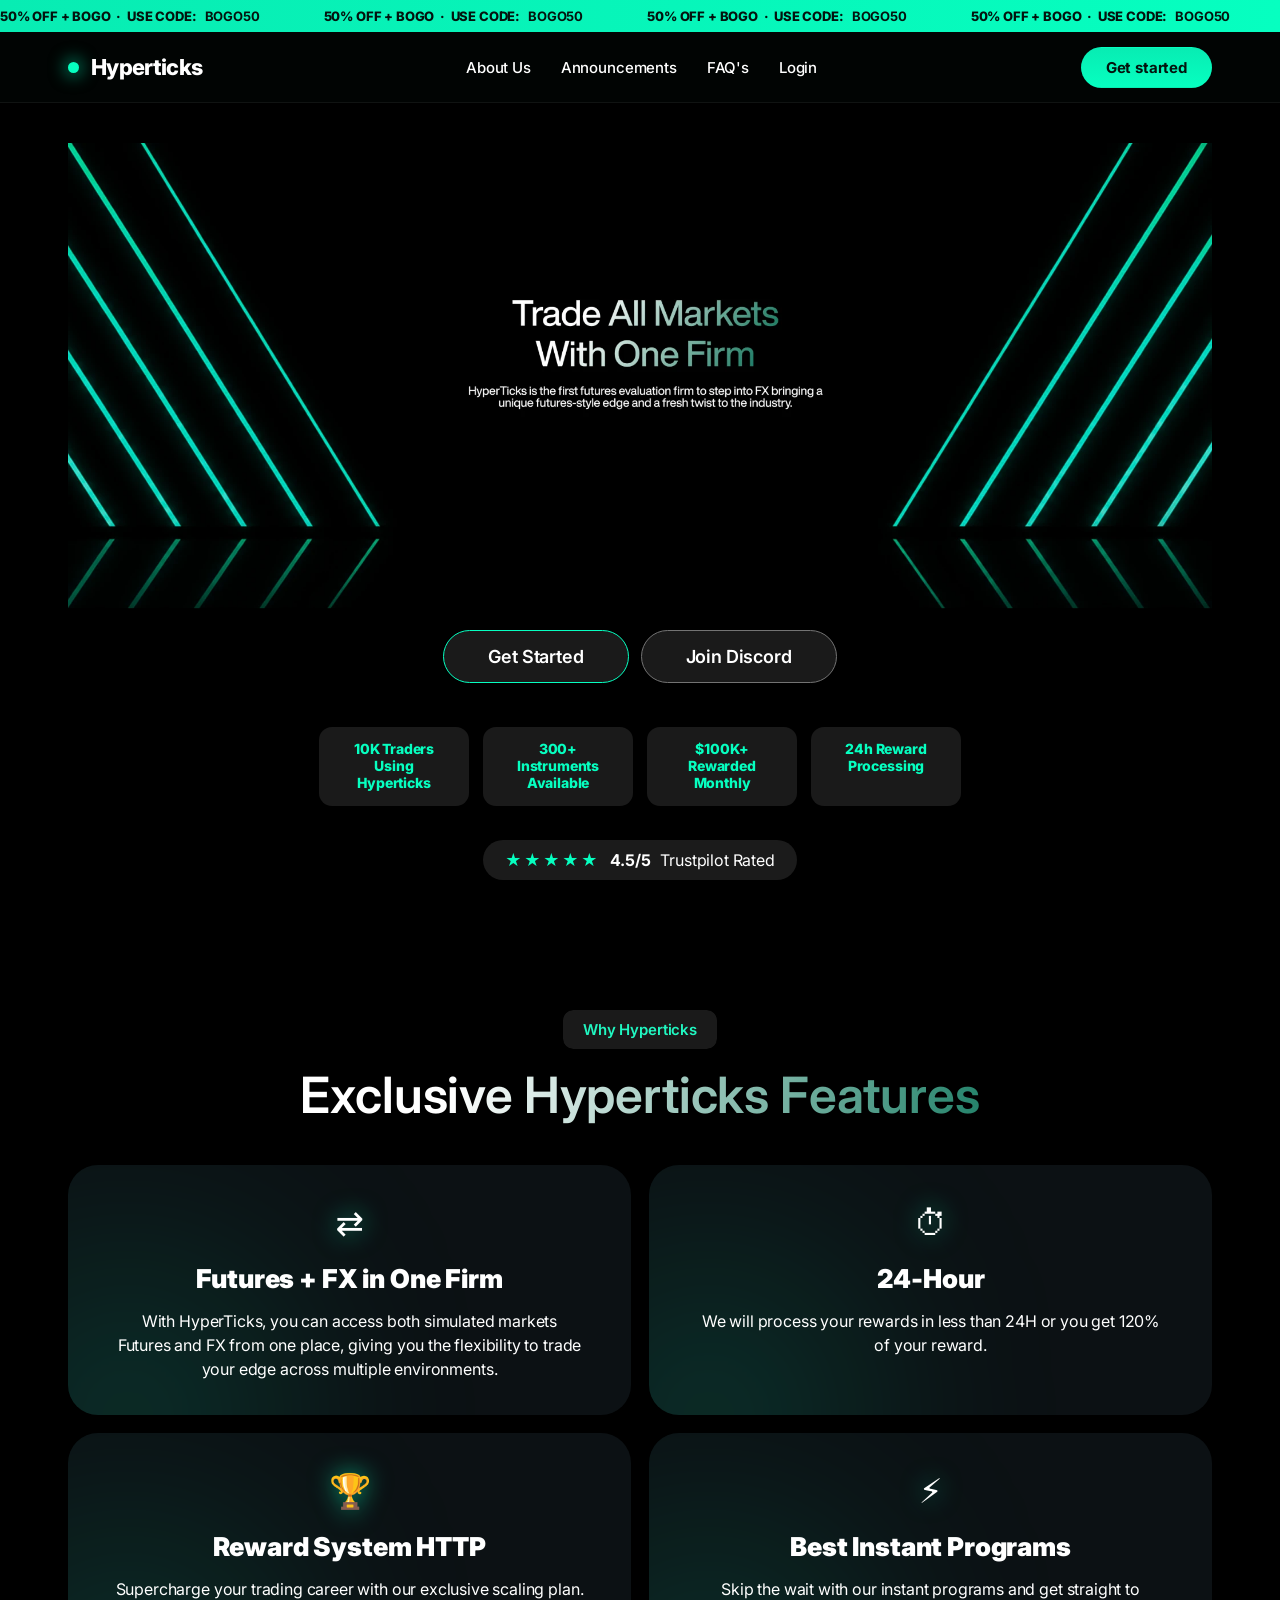
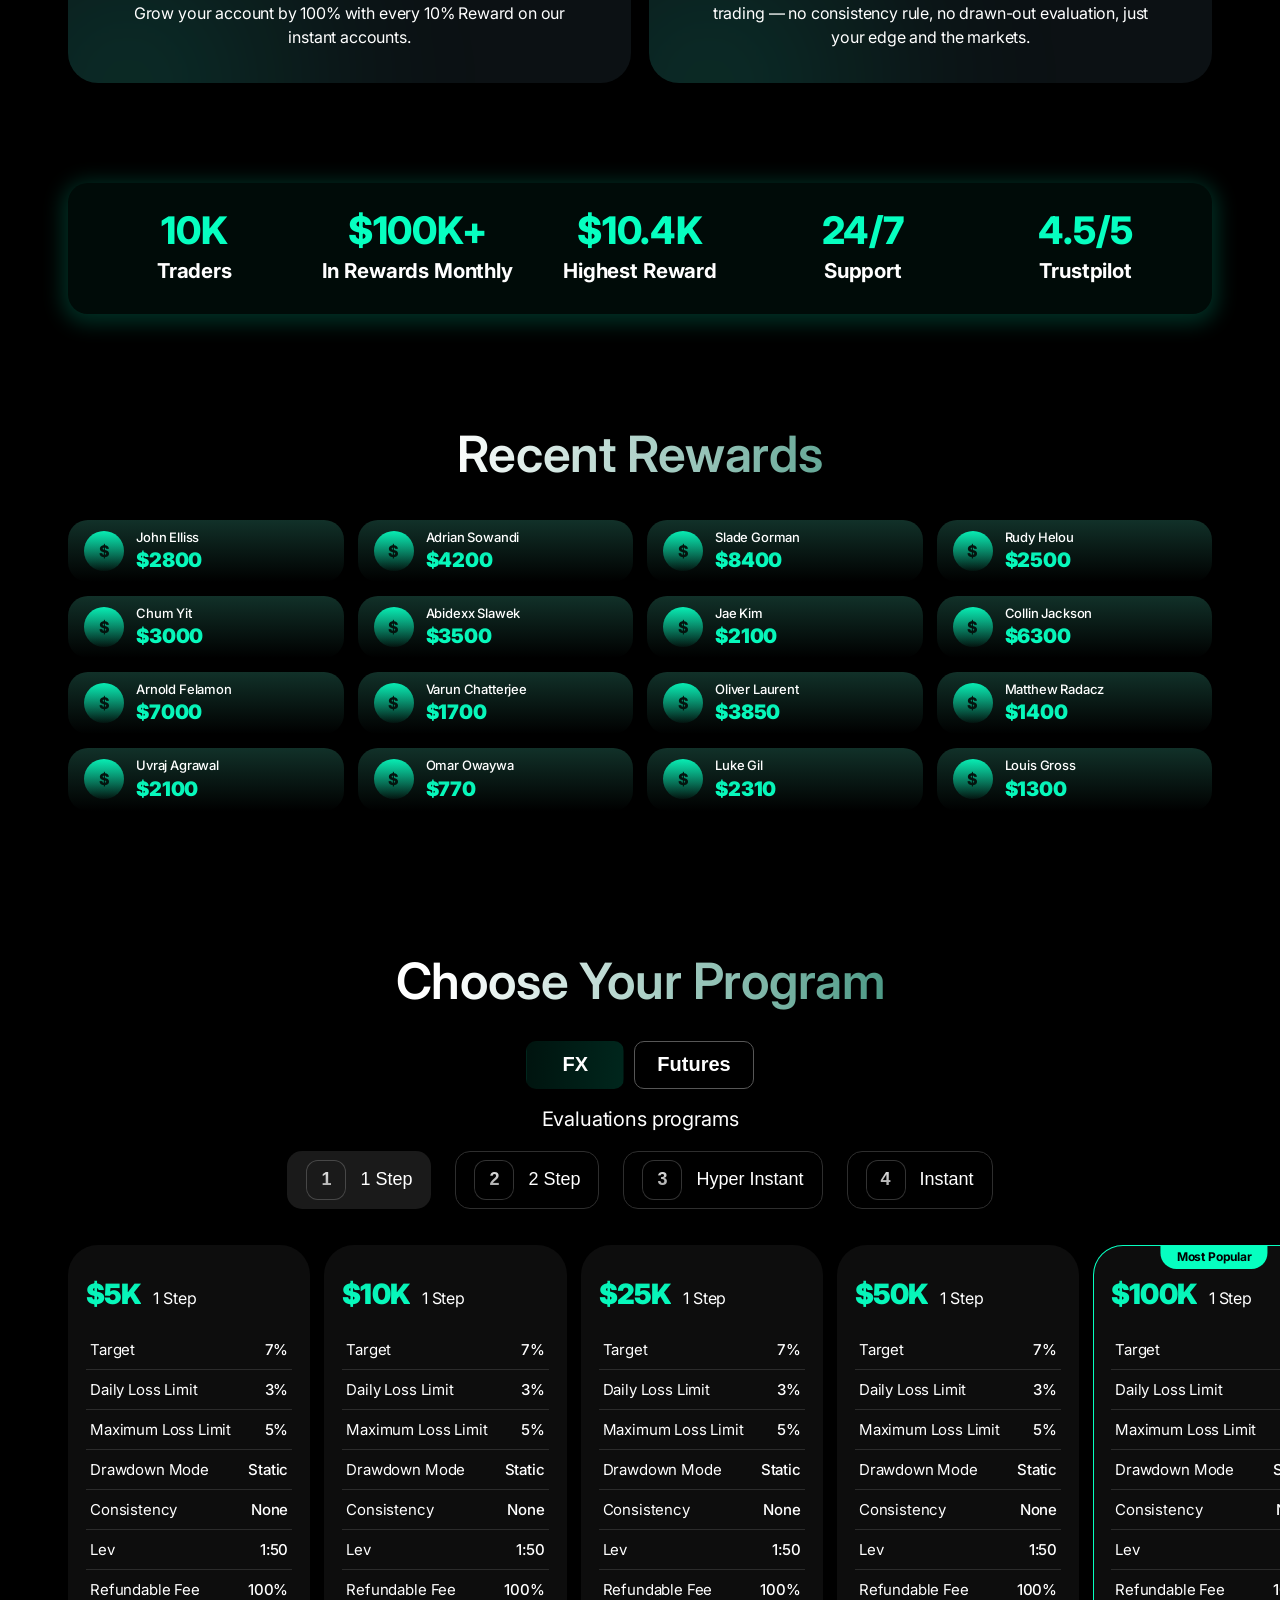
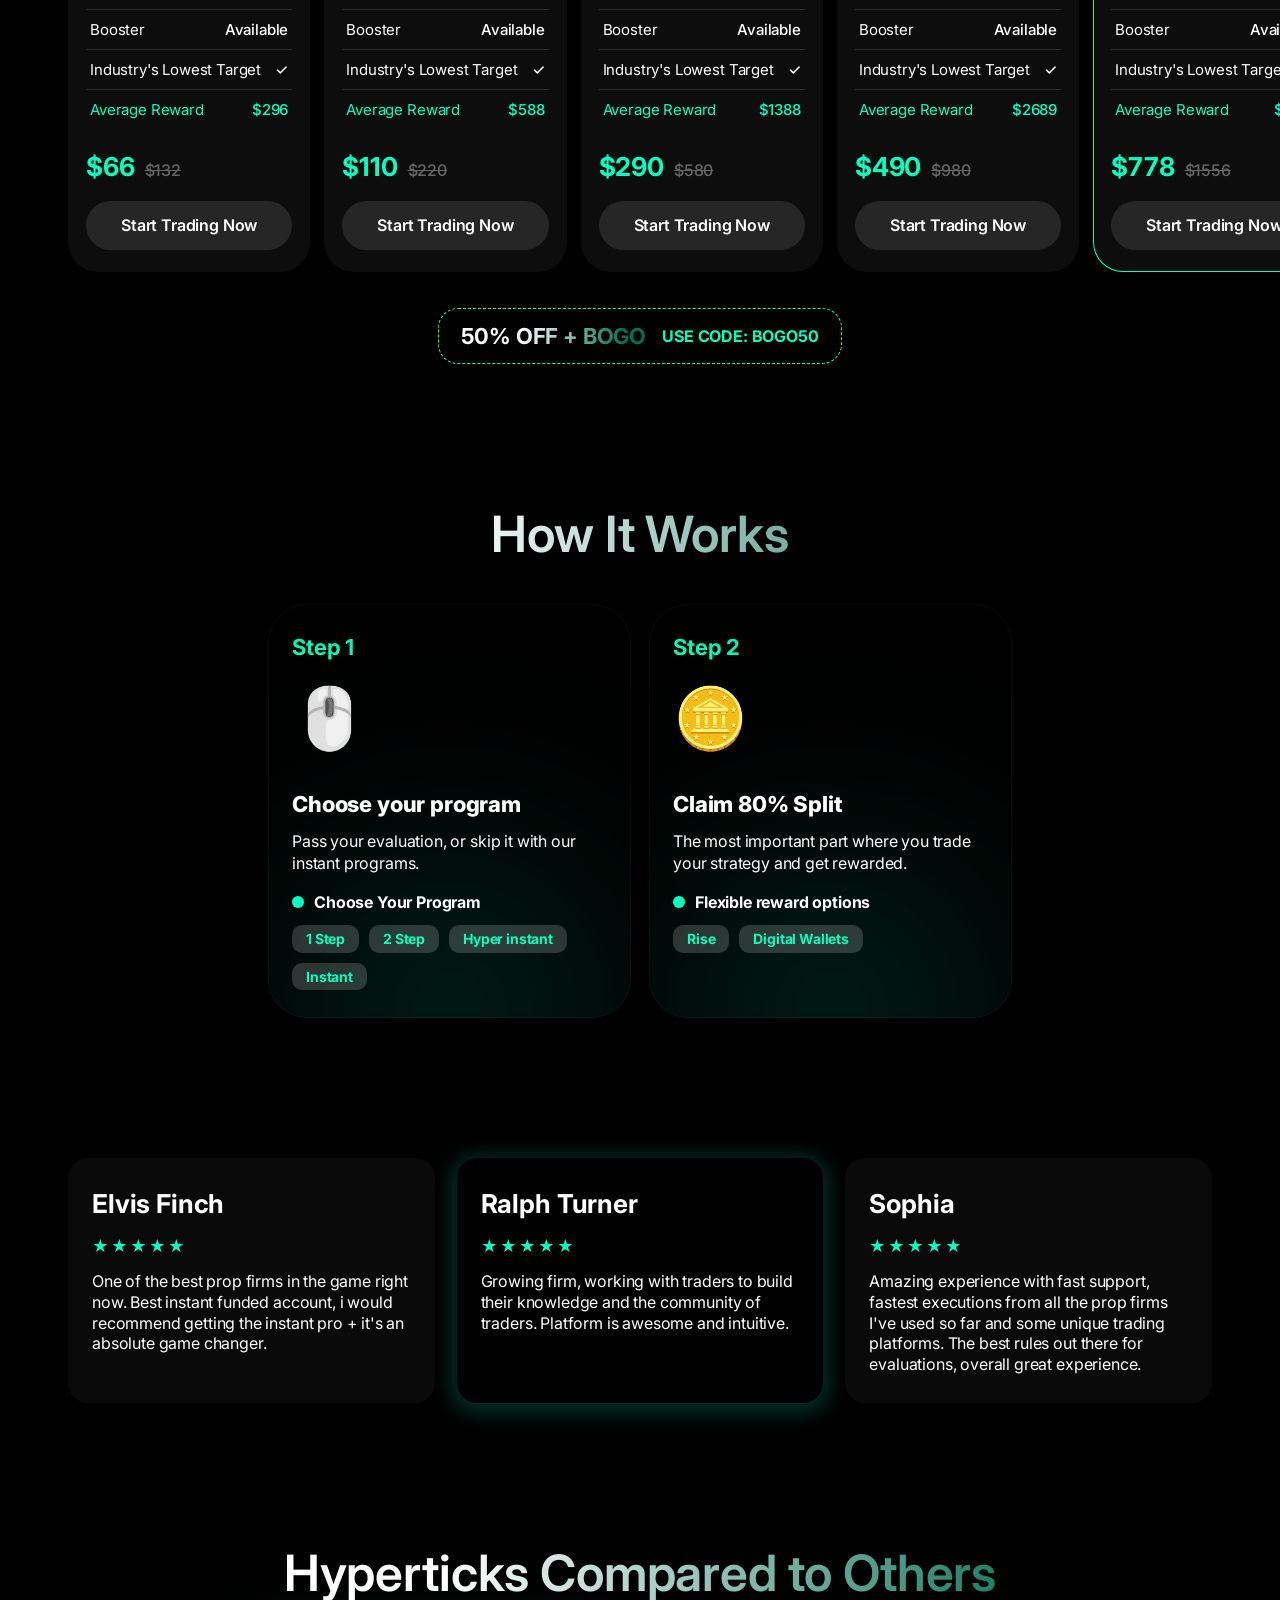
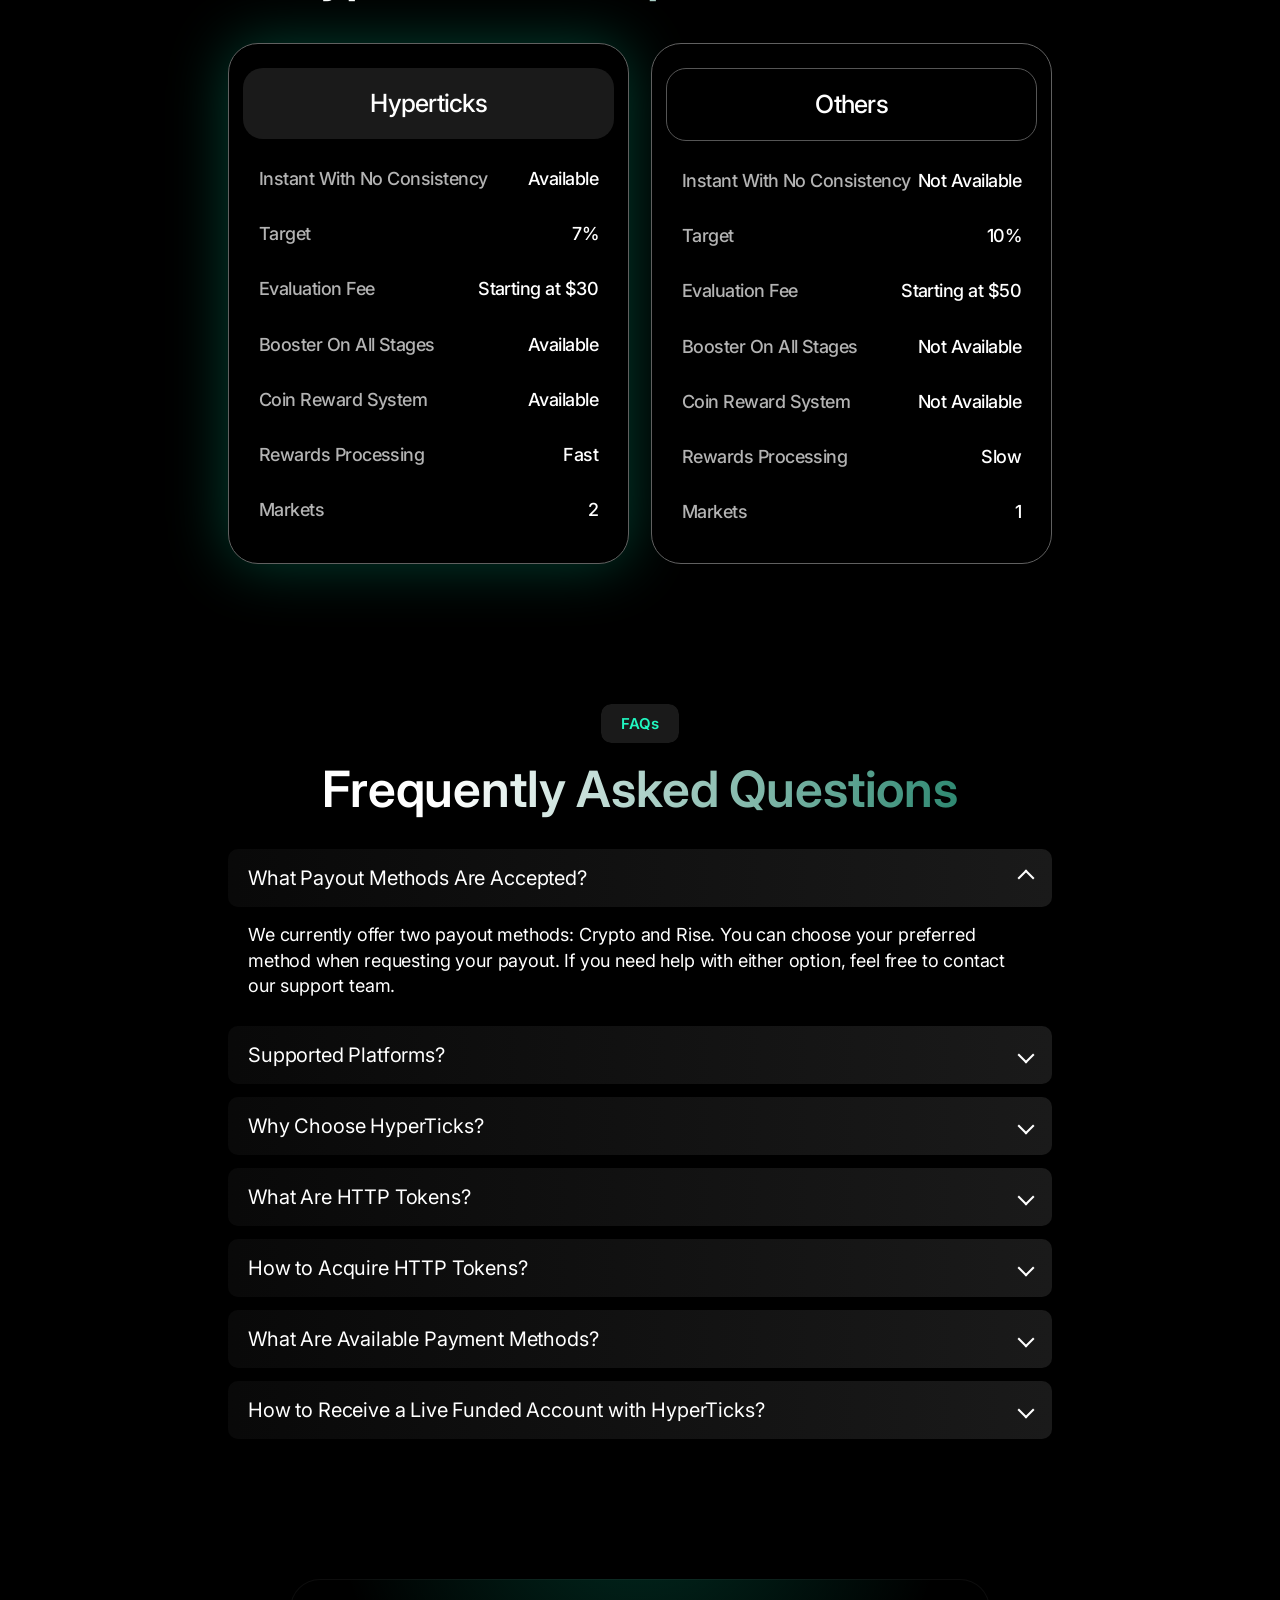
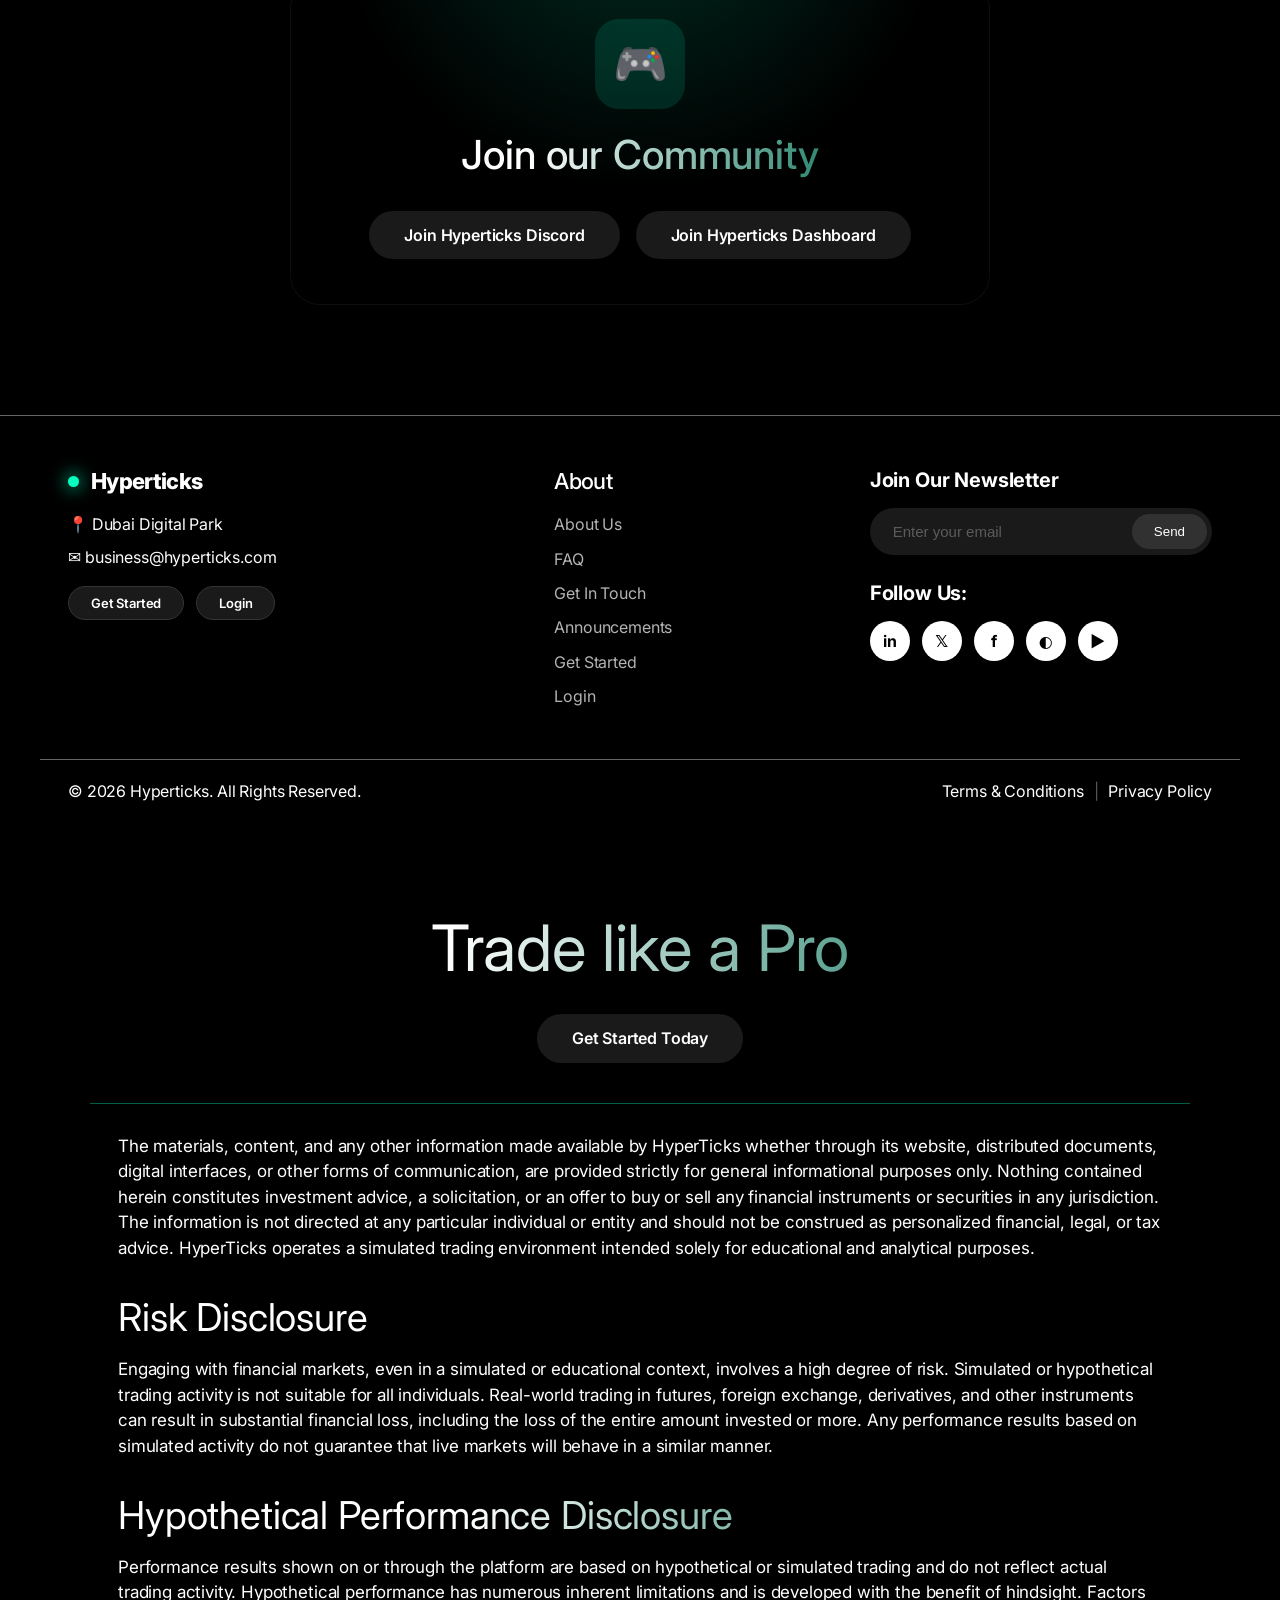
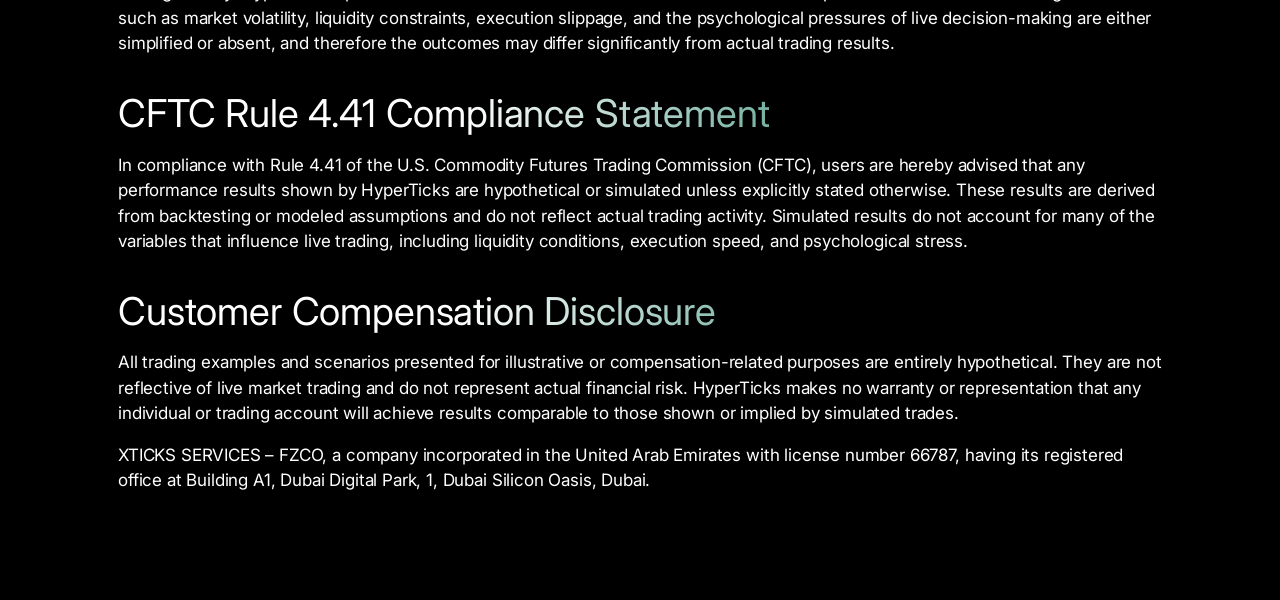
==== commit 03e6f3b7: "Make landing the homepage: index.html=landing, dashboard.html=dashboard" ====
--- a/index.html
+++ b/index.html
@@ -3,142 +3,451 @@
 <head>
 	<meta charset="utf-8">
 	<meta name="viewport" content="width=device-width, initial-scale=1">
-	<title>Hyperticks | Dashboard</title>
+	<title>Hyperticks | Futures Prop Trading Made Accessible</title>
 	<link rel="preconnect" href="https://fonts.googleapis.com">
 	<link rel="preconnect" href="https://fonts.gstatic.com" crossorigin>
-	<link href="https://fonts.googleapis.com/css2?family=Inter:wght@400;500;600;700;800&display=swap" rel="stylesheet">
-	<link rel="stylesheet" href="styles.css">
+	<link href="https://fonts.googleapis.com/css2?family=Inter:wght@400;500;600;700;800;900&display=swap" rel="stylesheet">
+	<link rel="stylesheet" href="landing.css">
 </head>
-<body data-page="dashboard">
-	<div class="app">
-		<aside class="sidebar" aria-label="Primary"></aside>
-		<div class="content">
-			<section class="shell">
-				<header class="topbar"></header>
-				<main class="page">
-					<div class="page-head">
-						<h1>Dashboard</h1>
-						<button class="share-btn" type="button"><span class="dot"></span>Share Stats ⌄</button>
-					</div>
-
-					<section class="dash-grid">
-						<article class="card account">
-							<div class="card-head"><h2>Account Details</h2><button type="button">SWITCH ACCOUNT ⌄</button></div>
-							<div class="metrics">
-								<div><span>Type</span><strong>$100,000.00</strong></div>
-								<div><span>Level / Phase</span><strong>Phase 2</strong></div>
-								<div><span>Trading Days</span><strong>6</strong></div>
-								<div><span>Status</span><strong class="ok">Ongoing</strong></div>
-							</div>
-							<div class="foot">
-								<div><b>Account succeeded and passed to phase 2</b><span>AUG. 8 2023</span></div>
-								<div><span>Account ID: 124921-UJD</span><b>•••</b></div>
-							</div>
-						</article>
-
-						<article class="card npl">
-							<h2>Net Profit / Loss</h2>
-							<strong class="big">- $1,000.00</strong>
-							<span class="tag-red">↗ 100%</span>
-							<div class="npl-actions">
-								<button type="button">Apply Booster</button>
-								<div class="pill-select">NONE <span class="chev">⌄</span></div>
-							</div>
-						</article>
-
-						<article class="card mini"><span>Balance</span><strong>$99,000.00</strong></article>
-						<article class="card mini"><span>Equity</span><strong>$99,000.00</strong></article>
-						<article class="card mini wide"><span>Target profit</span><div class="bar"><strong>$5,000.00</strong><i></i></div></article>
-
-						<article class="card share-card">
-							<h2>Profit Share</h2>
-							<strong class="big">---</strong>
-							<p>Complete challenges 1 &amp; 2 to become a funded trader, and make profits</p>
-						</article>
-
-						<article class="card mini wide"><span>Max Equity Stop Out</span><strong>$88,000.00</strong></article>
-						<article class="card mini wide"><span>Daily Loss Limit</span><div class="bar danger"><strong>$5,000.00</strong><i></i></div></article>
-					</section>
-
-					<section class="card today">
-						<div class="card-head"><h2>Activity for Today</h2><span>Last updated on dd/mm/yyyy</span></div>
-						<div class="today-grid">
-							<div><span>Starting Balance</span><strong>$102,000.00</strong></div>
-							<div><span>Starting Equity</span><strong>$102,000.00</strong></div>
-							<div><span>Max Drawdown</span><strong>$97,000.00</strong></div>
-							<div><span>Profit / Loss</span><strong>-$3,000.00</strong><em>↘ 0.00%</em></div>
-						</div>
-					</section>
-
-					<section class="card activity">
-						<div class="activity-head">
-							<div><h2>Activity</h2><span>Updated on AUG. 8 2023</span></div>
-							<div class="segmented" role="tablist">
-								<button type="button">Hourly</button>
-								<button type="button">Daily</button>
-								<button type="button" class="is-active">Weekly</button>
-							</div>
-						</div>
-						<div class="chart">
-							<svg viewBox="0 0 900 300" role="img" aria-label="Equity and balance over time">
-								<defs><linearGradient id="areaFill" x1="0" x2="0" y1="0" y2="1">
-									<stop offset="0" stop-color="#00d89a" stop-opacity=".36"/>
-									<stop offset="1" stop-color="#00d89a" stop-opacity=".03"/>
-								</linearGradient></defs>
-								<g class="gridlines"><path d="M0 30H900M0 75H900M0 120H900M0 165H900M0 210H900M0 255H900"/></g>
-								<path class="area" d="M0 220 C60 145 115 128 170 140 C245 157 252 80 315 67 C355 62 367 150 420 202 C486 267 560 228 605 165 C675 64 760 69 828 119 C860 142 881 151 900 154 L900 300 L0 300 Z"/>
-								<path class="line gray" d="M0 268 C56 153 126 121 191 139 C260 158 263 73 315 53 C361 35 371 158 422 221 C488 297 556 248 605 165 C671 57 740 51 807 98 C847 126 865 143 900 147"/>
-								<path class="line green" d="M0 220 C58 152 113 129 178 136 C244 143 260 112 300 69 C346 17 366 138 428 187 C494 241 565 240 610 174 C672 105 735 87 807 117 C848 134 869 148 900 156"/>
-								<g class="axis">
-									<text x="2" y="292">0</text><text x="42" y="292">1</text><text x="82" y="292">2</text><text x="122" y="292">3</text><text x="162" y="292">4</text><text x="202" y="292">5</text><text x="242" y="292">6</text><text x="282" y="292">7</text><text x="322" y="292">8</text><text x="362" y="292">9</text><text x="402" y="292">10</text><text x="442" y="292">11</text><text x="482" y="292">12</text><text x="522" y="292">13</text><text x="562" y="292">14</text><text x="602" y="292">15</text><text x="642" y="292">16</text><text x="682" y="292">17</text><text x="722" y="292">18</text><text x="762" y="292">19</text><text x="802" y="292">20</text><text x="842" y="292">21</text><text x="882" y="292">22</text>
-									<text x="888" y="257">0</text><text x="884" y="212">10</text><text x="884" y="167">20</text><text x="884" y="122">30</text><text x="884" y="77">40</text><text x="884" y="32">60</text>
-								</g>
-								<g class="tip">
-									<rect x="480" y="118" width="104" height="76" rx="4"/>
-									<text x="532" y="143" text-anchor="middle">Equity:</text>
-									<text x="532" y="160" text-anchor="middle">Balance:</text>
-									<text x="532" y="177" text-anchor="middle">date/time</text>
-								</g>
-								<circle class="dot" cx="532" cy="210" r="6"/>
-							</svg>
-						</div>
-					</section>
-
-					<section class="section statlist">
-						<h2>Trading Stats</h2>
-						<div class="row"><span>STARTING BALANCE</span><strong>$50,000<sub>.00</sub></strong></div>
-						<div class="row"><span>CURRENT BALANCE</span><strong>$66,242<sub>.68</sub></strong></div>
-						<div class="row"><span>CURRENT EQUITY</span><strong>$66,242<sub>.68</sub></strong></div>
-						<div class="row"><span>CUMULATIVE PNL</span><strong>$16,242<sub>.68</sub></strong></div>
-						<div class="row"><span>% RETURN</span><strong>32<sub>.49</sub></strong></div>
-						<div class="row"><span>ACTIVE DAYS</span><strong>7</strong></div>
-						<div class="row"><span>AVG. WINNING TRADE</span><strong>$563<sub>.40</sub></strong></div>
-						<div class="row"><span>PROFIT FACTOR</span><strong>1<sub>.78</sub></strong></div>
-						<div class="row"><span>WINNING TRADE PCT</span><strong>66<sub>.00</sub></strong></div>
-						<div class="row"><span>TOTAL NO. TRADES</span><strong>101</strong></div>
-					</section>
-
-					<section class="card table-card history-table">
-						<div class="card-head"><h2>Trading History</h2><span>Last updated on dd/mm/yyyy</span></div>
-						<div class="table-wrap">
-							<table class="data">
-								<thead><tr><th>Ticket #</th><th>Type</th><th>Open Time</th><th>Close Time</th><th>Symbol</th><th>Lots</th><th>Net Profit</th></tr></thead>
-								<tbody>
-									<tr><td>18502561</td><td>Sell</td><td>2023-10-04</td><td>2023-10-04</td><td>XAUUSD</td><td>0.21</td><td>+$225.75</td></tr>
-									<tr><td>18502561</td><td>Sell</td><td>2023-10-04</td><td>2023-10-04</td><td>XAUUSD</td><td>0.21</td><td>+$225.75</td></tr>
-									<tr><td>18502561</td><td>Sell</td><td>2023-10-04</td><td>2023-10-04</td><td>XAUUSD</td><td>0.21</td><td>+$225.75</td></tr>
-									<tr class="accent"><td>---</td><td>1% Booster</td><td>2023-10-04</td><td>---</td><td>---</td><td>---</td><td>+$1,000.00</td></tr>
-									<tr><td>18502561</td><td>Sell</td><td>2023-10-04</td><td>2023-10-04</td><td>XAUUSD</td><td>0.21</td><td>+$225.75</td></tr>
-									<tr><td>18502561</td><td>Sell</td><td>2023-10-04</td><td>2023-10-04</td><td>XAUUSD</td><td>0.21</td><td>+$225.75</td></tr>
-								</tbody>
-							</table>
-						</div>
-						<button class="expand" type="button">Expand History ⌄</button>
-					</section>
-				</main>
-			</section>
+<body>
+
+	<!-- Promo ticker -->
+	<div class="ticker" aria-hidden="true">
+		<div class="ticker__track">
+			<span>50% OFF + BOGO &nbsp;·&nbsp; USE CODE: <b>BOGO50</b></span>
+			<span>50% OFF + BOGO &nbsp;·&nbsp; USE CODE: <b>BOGO50</b></span>
+			<span>50% OFF + BOGO &nbsp;·&nbsp; USE CODE: <b>BOGO50</b></span>
+			<span>50% OFF + BOGO &nbsp;·&nbsp; USE CODE: <b>BOGO50</b></span>
+			<span>50% OFF + BOGO &nbsp;·&nbsp; USE CODE: <b>BOGO50</b></span>
+			<span>50% OFF + BOGO &nbsp;·&nbsp; USE CODE: <b>BOGO50</b></span>
 		</div>
 	</div>
-	<script src="app.js"></script>
+
+	<!-- Nav -->
+	<header class="nav">
+		<div class="container nav__inner">
+			<a class="brand" href="#top"><span class="brand__dot" aria-hidden="true"></span>Hyperticks</a>
+			<nav class="nav__links" aria-label="Primary">
+				<a href="#about">About Us</a>
+				<a href="#rewards">Announcements</a>
+				<a href="#faq">FAQ's</a>
+				<a href="dashboard.html">Login</a>
+			</nav>
+			<a class="btn btn--accent nav__cta" href="marketplace.html">Get started</a>
+		</div>
+	</header>
+
+	<!-- Hero -->
+	<section class="hero" id="top">
+		<div class="container hero__inner">
+			<img class="hero__art" src="assets/hero-art.webp" alt="Trade All Markets With One Firm — HyperTicks is the first futures evaluation firm to step into FX, bringing a unique futures-style edge and a fresh twist to the industry.">
+			<div class="hero__cta">
+				<a class="btn btn--solid" href="marketplace.html">Get Started</a>
+				<a class="btn btn--ghost" href="#">Join Discord</a>
+			</div>
+
+			<div class="hero__pills">
+				<span class="hpill">10K Traders Using Hyperticks</span>
+				<span class="hpill">300+ Instruments Available</span>
+				<span class="hpill">$100K+ Rewarded Monthly</span>
+				<span class="hpill">24h Reward Processing</span>
+			</div>
+
+			<div class="hero__trust">
+				<span class="stars" aria-hidden="true">★★★★★</span>
+				<b>4.5/5</b> Trustpilot Rated
+			</div>
+		</div>
+	</section>
+
+	<!-- Exclusive Hyperticks Features -->
+	<section class="section features" id="about">
+		<div class="container center">
+			<span class="pill-chip">Why Hyperticks</span>
+			<h2 class="gradient-text section__title">Exclusive Hyperticks Features</h2>
+		</div>
+		<div class="container features__grid">
+			<article class="feature">
+				<div class="feature__icon">⇄</div>
+				<h3>Futures + FX in One Firm</h3>
+				<p>With HyperTicks, you can access both simulated markets Futures and FX from one place, giving you the flexibility to trade your edge across multiple environments.</p>
+			</article>
+			<article class="feature">
+				<div class="feature__icon">⏱</div>
+				<h3>24-Hour</h3>
+				<p>We will process your rewards in less than 24H or you get 120% of your reward.</p>
+			</article>
+			<article class="feature">
+				<div class="feature__icon">🏆</div>
+				<h3>Reward System HTTP</h3>
+				<p>Supercharge your trading career with our exclusive scaling plan. Grow your account by 100% with every 10% Reward on our instant accounts.</p>
+			</article>
+			<article class="feature">
+				<div class="feature__icon">⚡</div>
+				<h3>Best Instant Programs</h3>
+				<p>Skip the wait with our instant programs and get straight to trading — no consistency rule, no drawn-out evaluation, just your edge and the markets.</p>
+			</article>
+		</div>
+	</section>
+
+	<!-- Stats strip -->
+	<section class="section stats-wrap">
+		<div class="container">
+			<div class="stats">
+				<div><strong>10K</strong><span>Traders</span></div>
+				<div><strong>$100K+</strong><span>In Rewards Monthly</span></div>
+				<div><strong>$10.4K</strong><span>Highest Reward</span></div>
+				<div><strong>24/7</strong><span>Support</span></div>
+				<div><strong>4.5/5</strong><span>Trustpilot</span></div>
+			</div>
+		</div>
+	</section>
+
+	<!-- Recent Rewards -->
+	<section class="section rewards" id="rewards">
+		<div class="container">
+			<h2 class="gradient-text section__title center">Recent Rewards</h2>
+			<div class="rewards__grid">
+				<div class="reward"><span class="reward__coin">$</span><div><b>John Elliss</b><span class="reward__amt">$2800</span></div></div>
+				<div class="reward"><span class="reward__coin">$</span><div><b>Adrian Sowandi</b><span class="reward__amt">$4200</span></div></div>
+				<div class="reward"><span class="reward__coin">$</span><div><b>Slade Gorman</b><span class="reward__amt">$8400</span></div></div>
+				<div class="reward"><span class="reward__coin">$</span><div><b>Rudy Helou</b><span class="reward__amt">$2500</span></div></div>
+				<div class="reward"><span class="reward__coin">$</span><div><b>Chum Yit</b><span class="reward__amt">$3000</span></div></div>
+				<div class="reward"><span class="reward__coin">$</span><div><b>Abidexx Slawek</b><span class="reward__amt">$3500</span></div></div>
+				<div class="reward"><span class="reward__coin">$</span><div><b>Jae Kim</b><span class="reward__amt">$2100</span></div></div>
+				<div class="reward"><span class="reward__coin">$</span><div><b>Collin Jackson</b><span class="reward__amt">$6300</span></div></div>
+				<div class="reward"><span class="reward__coin">$</span><div><b>Arnold Felamon</b><span class="reward__amt">$7000</span></div></div>
+				<div class="reward"><span class="reward__coin">$</span><div><b>Varun Chatterjee</b><span class="reward__amt">$1700</span></div></div>
+				<div class="reward"><span class="reward__coin">$</span><div><b>Oliver Laurent</b><span class="reward__amt">$3850</span></div></div>
+				<div class="reward"><span class="reward__coin">$</span><div><b>Matthew Radacz</b><span class="reward__amt">$1400</span></div></div>
+				<div class="reward"><span class="reward__coin">$</span><div><b>Uvraj Agrawal</b><span class="reward__amt">$2100</span></div></div>
+				<div class="reward"><span class="reward__coin">$</span><div><b>Omar Owaywa</b><span class="reward__amt">$770</span></div></div>
+				<div class="reward"><span class="reward__coin">$</span><div><b>Luke Gil</b><span class="reward__amt">$2310</span></div></div>
+				<div class="reward"><span class="reward__coin">$</span><div><b>Louis Gross</b><span class="reward__amt">$1300</span></div></div>
+			</div>
+		</div>
+	</section>
+
+	<!-- Choose Your Program -->
+	<section class="section programs" id="programs">
+		<div class="container center">
+			<h2 class="gradient-text section__title center">Choose Your Program</h2>
+			<div class="market-toggle">
+				<button type="button" class="is-active">FX</button>
+				<button type="button">Futures</button>
+			</div>
+			<p class="programs__sub">Evaluations programs</p>
+			<div class="steps">
+				<button type="button" class="step is-active"><span class="step__n">1</span> 1 Step</button>
+				<button type="button" class="step"><span class="step__n">2</span> 2 Step</button>
+				<button type="button" class="step"><span class="step__n">3</span> Hyper Instant</button>
+				<button type="button" class="step"><span class="step__n">4</span> Instant</button>
+			</div>
+		</div>
+
+		<div class="container pricing">
+			<!-- 5K -->
+			<article class="price-card">
+				<div class="price-card__head"><h3 class="gradient-accent">$5K</h3><span>1 Step</span></div>
+				<ul class="price-rows">
+					<li><span>Target</span><b>7%</b></li>
+					<li><span>Daily Loss Limit</span><b>3%</b></li>
+					<li><span>Maximum Loss Limit</span><b>5%</b></li>
+					<li><span>Drawdown Mode</span><b>Static</b></li>
+					<li><span>Consistency</span><b>None</b></li>
+					<li><span>Lev</span><b>1:50</b></li>
+					<li><span>Refundable Fee</span><b>100%</b></li>
+					<li><span>Booster</span><b>Available</b></li>
+					<li><span>Industry's Lowest Target</span><b>✓</b></li>
+					<li class="accent"><span>Average Reward</span><b>$296</b></li>
+				</ul>
+				<div class="price-card__price"><b>$66</b><s>$132</s></div>
+				<a class="btn btn--pill" href="checkout.html">Start Trading Now</a>
+			</article>
+			<!-- 10K -->
+			<article class="price-card">
+				<div class="price-card__head"><h3 class="gradient-accent">$10K</h3><span>1 Step</span></div>
+				<ul class="price-rows">
+					<li><span>Target</span><b>7%</b></li>
+					<li><span>Daily Loss Limit</span><b>3%</b></li>
+					<li><span>Maximum Loss Limit</span><b>5%</b></li>
+					<li><span>Drawdown Mode</span><b>Static</b></li>
+					<li><span>Consistency</span><b>None</b></li>
+					<li><span>Lev</span><b>1:50</b></li>
+					<li><span>Refundable Fee</span><b>100%</b></li>
+					<li><span>Booster</span><b>Available</b></li>
+					<li><span>Industry's Lowest Target</span><b>✓</b></li>
+					<li class="accent"><span>Average Reward</span><b>$588</b></li>
+				</ul>
+				<div class="price-card__price"><b>$110</b><s>$220</s></div>
+				<a class="btn btn--pill" href="checkout.html">Start Trading Now</a>
+			</article>
+			<!-- 25K -->
+			<article class="price-card">
+				<div class="price-card__head"><h3 class="gradient-accent">$25K</h3><span>1 Step</span></div>
+				<ul class="price-rows">
+					<li><span>Target</span><b>7%</b></li>
+					<li><span>Daily Loss Limit</span><b>3%</b></li>
+					<li><span>Maximum Loss Limit</span><b>5%</b></li>
+					<li><span>Drawdown Mode</span><b>Static</b></li>
+					<li><span>Consistency</span><b>None</b></li>
+					<li><span>Lev</span><b>1:50</b></li>
+					<li><span>Refundable Fee</span><b>100%</b></li>
+					<li><span>Booster</span><b>Available</b></li>
+					<li><span>Industry's Lowest Target</span><b>✓</b></li>
+					<li class="accent"><span>Average Reward</span><b>$1388</b></li>
+				</ul>
+				<div class="price-card__price"><b>$290</b><s>$580</s></div>
+				<a class="btn btn--pill" href="checkout.html">Start Trading Now</a>
+			</article>
+			<!-- 50K -->
+			<article class="price-card">
+				<div class="price-card__head"><h3 class="gradient-accent">$50K</h3><span>1 Step</span></div>
+				<ul class="price-rows">
+					<li><span>Target</span><b>7%</b></li>
+					<li><span>Daily Loss Limit</span><b>3%</b></li>
+					<li><span>Maximum Loss Limit</span><b>5%</b></li>
+					<li><span>Drawdown Mode</span><b>Static</b></li>
+					<li><span>Consistency</span><b>None</b></li>
+					<li><span>Lev</span><b>1:50</b></li>
+					<li><span>Refundable Fee</span><b>100%</b></li>
+					<li><span>Booster</span><b>Available</b></li>
+					<li><span>Industry's Lowest Target</span><b>✓</b></li>
+					<li class="accent"><span>Average Reward</span><b>$2689</b></li>
+				</ul>
+				<div class="price-card__price"><b>$490</b><s>$980</s></div>
+				<a class="btn btn--pill" href="checkout.html">Start Trading Now</a>
+			</article>
+			<!-- 100K -->
+			<article class="price-card price-card--popular">
+				<span class="popular">Most Popular</span>
+				<div class="price-card__head"><h3 class="gradient-accent">$100K</h3><span>1 Step</span></div>
+				<ul class="price-rows">
+					<li><span>Target</span><b>7%</b></li>
+					<li><span>Daily Loss Limit</span><b>3%</b></li>
+					<li><span>Maximum Loss Limit</span><b>5%</b></li>
+					<li><span>Drawdown Mode</span><b>Static</b></li>
+					<li><span>Consistency</span><b>None</b></li>
+					<li><span>Lev</span><b>1:50</b></li>
+					<li><span>Refundable Fee</span><b>100%</b></li>
+					<li><span>Booster</span><b>Available</b></li>
+					<li><span>Industry's Lowest Target</span><b>✓</b></li>
+					<li class="accent"><span>Average Reward</span><b>$6113</b></li>
+				</ul>
+				<div class="price-card__price"><b>$778</b><s>$1556</s></div>
+				<a class="btn btn--pill" href="checkout.html">Start Trading Now</a>
+			</article>
+		</div>
+
+		<div class="container center">
+			<div class="coupon"><strong class="gradient-text">50% OFF + BOGO</strong><span class="coupon__code">USE CODE: <b>BOGO50</b></span></div>
+		</div>
+	</section>
+
+	<!-- How It Works -->
+	<section class="section how">
+		<div class="container center">
+			<h2 class="gradient-text section__title center">How It Works</h2>
+		</div>
+		<div class="container how__grid">
+			<article class="how-card">
+				<p class="how-card__step gradient-accent">Step 1</p>
+				<div class="how-card__icon">🖱️</div>
+				<h3>Choose your program</h3>
+				<p class="how-card__desc">Pass your evaluation, or skip it with our instant programs.</p>
+				<div class="how-card__row"><span class="dot"></span><b>Choose Your Program</b></div>
+				<div class="tags"><span>1 Step</span><span>2 Step</span><span>Hyper instant</span><span>Instant</span></div>
+			</article>
+			<article class="how-card">
+				<p class="how-card__step gradient-accent">Step 2</p>
+				<div class="how-card__icon">🪙</div>
+				<h3>Claim 80% Split</h3>
+				<p class="how-card__desc">The most important part where you trade your strategy and get rewarded.</p>
+				<div class="how-card__row"><span class="dot"></span><b>Flexible reward options</b></div>
+				<div class="tags"><span>Rise</span><span>Digital Wallets</span></div>
+			</article>
+		</div>
+	</section>
+
+	<!-- Testimonials -->
+	<section class="section testimonials">
+		<div class="container testimonials__grid">
+			<article class="tcard">
+				<h3>Elvis Finch</h3>
+				<div class="stars" aria-hidden="true">★★★★★</div>
+				<p>One of the best prop firms in the game right now. Best instant funded account, i would recommend getting the instant pro + it's an absolute game changer.</p>
+			</article>
+			<article class="tcard tcard--active">
+				<h3>Ralph Turner</h3>
+				<div class="stars" aria-hidden="true">★★★★★</div>
+				<p>Growing firm, working with traders to build their knowledge and the community of traders. Platform is awesome and intuitive.</p>
+			</article>
+			<article class="tcard">
+				<h3>Sophia</h3>
+				<div class="stars" aria-hidden="true">★★★★★</div>
+				<p>Amazing experience with fast support, fastest executions from all the prop firms I've used so far and some unique trading platforms. The best rules out there for evaluations, overall great experience.</p>
+			</article>
+		</div>
+	</section>
+
+	<!-- Comparison -->
+	<section class="section compare" id="compare">
+		<div class="container center">
+			<h2 class="gradient-text section__title center">Hyperticks Compared to Others</h2>
+		</div>
+		<div class="container compare__grid">
+			<div class="compare-card compare-card--us">
+				<div class="compare-card__head">Hyperticks</div>
+				<div class="crow"><span>Instant With No Consistency</span><b>Available</b></div>
+				<div class="crow"><span>Target</span><b>7%</b></div>
+				<div class="crow"><span>Evaluation Fee</span><b>Starting at $30</b></div>
+				<div class="crow"><span>Booster On All Stages</span><b>Available</b></div>
+				<div class="crow"><span>Coin Reward System</span><b>Available</b></div>
+				<div class="crow"><span>Rewards Processing</span><b>Fast</b></div>
+				<div class="crow"><span>Markets</span><b>2</b></div>
+			</div>
+			<div class="compare-card">
+				<div class="compare-card__head">Others</div>
+				<div class="crow"><span>Instant With No Consistency</span><b>Not Available</b></div>
+				<div class="crow"><span>Target</span><b>10%</b></div>
+				<div class="crow"><span>Evaluation Fee</span><b>Starting at $50</b></div>
+				<div class="crow"><span>Booster On All Stages</span><b>Not Available</b></div>
+				<div class="crow"><span>Coin Reward System</span><b>Not Available</b></div>
+				<div class="crow"><span>Rewards Processing</span><b>Slow</b></div>
+				<div class="crow"><span>Markets</span><b>1</b></div>
+			</div>
+		</div>
+	</section>
+
+	<!-- FAQ -->
+	<section class="section faq" id="faq">
+		<div class="container center">
+			<span class="pill-chip">FAQs</span>
+			<h2 class="gradient-text section__title center">Frequently Asked Questions</h2>
+		</div>
+		<div class="container faq__list">
+			<details open>
+				<summary>What Payout Methods Are Accepted?<span class="chev" aria-hidden="true"></span></summary>
+				<p>We currently offer two payout methods: Crypto and Rise. You can choose your preferred method when requesting your payout. If you need help with either option, feel free to contact our support team.</p>
+			</details>
+			<details>
+				<summary>Supported Platforms?<span class="chev" aria-hidden="true"></span></summary>
+				<p>We support powerful professional platforms including ATAS, Quantower, NinjaTrader, and DeepMap so you can trade your edge across multiple environments.</p>
+			</details>
+			<details>
+				<summary>Why Choose HyperTicks?<span class="chev" aria-hidden="true"></span></summary>
+				<p>Futures and FX in one firm, the industry's lowest target, boosters on all stages, a coin reward system, and reward processing in under 24 hours.</p>
+			</details>
+			<details>
+				<summary>What Are HTTP Tokens?<span class="chev" aria-hidden="true"></span></summary>
+				<p>HTTP tokens power the Hyperticks reward system — earn and redeem them for perks, boosters, and discounts as you trade.</p>
+			</details>
+			<details>
+				<summary>How to Acquire HTTP Tokens?<span class="chev" aria-hidden="true"></span></summary>
+				<p>Earn tokens by completing tasks and milestones, purchase them at checkout, or receive them as part of your reward payouts.</p>
+			</details>
+			<details>
+				<summary>What Are Available Payment Methods?<span class="chev" aria-hidden="true"></span></summary>
+				<p>You can pay with crypto (BTC, ETH and more) or with major credit and debit cards at checkout.</p>
+			</details>
+			<details>
+				<summary>How to Receive a Live Funded Account with HyperTicks?<span class="chev" aria-hidden="true"></span></summary>
+				<p>Pass your evaluation or choose an instant program, meet the objectives, and request your funded account from your dashboard.</p>
+			</details>
+		</div>
+	</section>
+
+	<!-- Discord -->
+	<section class="section community" id="discord">
+		<div class="container">
+			<div class="discord-card">
+				<div class="discord-orb" aria-hidden="true">🎮</div>
+				<h2 class="gradient-text">Join our Community</h2>
+				<a class="btn btn--pill discord-cta" href="#">Join Hyperticks Discord</a>
+				<a class="btn btn--pill discord-cta" href="dashboard.html">Join Hyperticks Dashboard</a>
+			</div>
+		</div>
+	</section>
+
+	<!-- Footer -->
+	<footer class="footer">
+		<div class="container footer__grid">
+			<div class="footer__brand">
+				<a class="brand" href="#top"><span class="brand__dot" aria-hidden="true"></span>Hyperticks</a>
+				<p>📍 Dubai Digital Park</p>
+				<p>✉ business@hyperticks.com</p>
+				<div class="footer__actions">
+					<a class="btn btn--mini" href="marketplace.html">Get Started</a>
+					<a class="btn btn--mini" href="dashboard.html">Login</a>
+				</div>
+			</div>
+			<div class="footer__col">
+				<h3>About</h3>
+				<a href="#about">About Us</a>
+				<a href="#faq">FAQ</a>
+				<a href="#discord">Get In Touch</a>
+				<a href="#rewards">Announcements</a>
+				<a href="marketplace.html">Get Started</a>
+				<a href="dashboard.html">Login</a>
+			</div>
+			<div class="footer__news">
+				<h3>Join Our Newsletter</h3>
+				<form class="newsletter" onsubmit="return false">
+					<input type="email" placeholder="Enter your email" aria-label="Email">
+					<button type="submit">Send</button>
+				</form>
+				<h3 class="follow">Follow Us:</h3>
+				<div class="socials" aria-hidden="true"><span>in</span><span>𝕏</span><span>f</span><span>◐</span><span>▶</span></div>
+			</div>
+		</div>
+		<div class="container footer__bar">
+			<span>© 2026 Hyperticks. All Rights Reserved.</span>
+			<span class="footer__legal-links"><a href="#">Terms &amp; Conditions</a> <i>|</i> <a href="#">Privacy Policy</a></span>
+		</div>
+	</footer>
+
+	<!-- Trade like a Pro / Legal -->
+	<section class="legal">
+		<div class="container center">
+			<h2 class="gradient-text legal__title">Trade like a Pro</h2>
+			<a class="btn btn--pill" href="marketplace.html">Get Started Today</a>
+		</div>
+		<div class="container legal__body">
+			<p>The materials, content, and any other information made available by HyperTicks whether through its website, distributed documents, digital interfaces, or other forms of communication, are provided strictly for general informational purposes only. Nothing contained herein constitutes investment advice, a solicitation, or an offer to buy or sell any financial instruments or securities in any jurisdiction. The information is not directed at any particular individual or entity and should not be construed as personalized financial, legal, or tax advice. HyperTicks operates a simulated trading environment intended solely for educational and analytical purposes.</p>
+
+			<h3 class="gradient-text">Risk Disclosure</h3>
+			<p>Engaging with financial markets, even in a simulated or educational context, involves a high degree of risk. Simulated or hypothetical trading activity is not suitable for all individuals. Real-world trading in futures, foreign exchange, derivatives, and other instruments can result in substantial financial loss, including the loss of the entire amount invested or more. Any performance results based on simulated activity do not guarantee that live markets will behave in a similar manner.</p>
+
+			<h3 class="gradient-text">Hypothetical Performance Disclosure</h3>
+			<p>Performance results shown on or through the platform are based on hypothetical or simulated trading and do not reflect actual trading activity. Hypothetical performance has numerous inherent limitations and is developed with the benefit of hindsight. Factors such as market volatility, liquidity constraints, execution slippage, and the psychological pressures of live decision-making are either simplified or absent, and therefore the outcomes may differ significantly from actual trading results.</p>
+
+			<h3 class="gradient-text">CFTC Rule 4.41 Compliance Statement</h3>
+			<p>In compliance with Rule 4.41 of the U.S. Commodity Futures Trading Commission (CFTC), users are hereby advised that any performance results shown by HyperTicks are hypothetical or simulated unless explicitly stated otherwise. These results are derived from backtesting or modeled assumptions and do not reflect actual trading activity. Simulated results do not account for many of the variables that influence live trading, including liquidity conditions, execution speed, and psychological stress.</p>
+
+			<h3 class="gradient-text">Customer Compensation Disclosure</h3>
+			<p>All trading examples and scenarios presented for illustrative or compensation-related purposes are entirely hypothetical. They are not reflective of live market trading and do not represent actual financial risk. HyperTicks makes no warranty or representation that any individual or trading account will achieve results comparable to those shown or implied by simulated trades.</p>
+
+			<p class="legal__entity">XTICKS SERVICES – FZCO, a company incorporated in the United Arab Emirates with license number 66787, having its registered office at Building A1, Dubai Digital Park, 1, Dubai Silicon Oasis, Dubai.</p>
+		</div>
+	</section>
+
+	<script>
+		document.querySelectorAll('[data-rotate]').forEach((rot) => {
+			const items = rot.querySelectorAll('.rotator__item');
+			if (items.length < 2) return;
+			let i = 0;
+			setInterval(() => {
+				items[i].classList.remove('is-active');
+				i = (i + 1) % items.length;
+				items[i].classList.add('is-active');
+			}, 3000);
+		});
+		document.querySelectorAll('.market-toggle button, .steps .step').forEach((b) => {
+			b.addEventListener('click', () => {
+				const sibs = b.parentElement.children;
+				for (const s of sibs) s.classList.toggle('is-active', s === b);
+			});
+		});
+	</script>
 </body>
 </html>
--- a/landing.css
+++ b/landing.css
@@ -0,0 +1,368 @@
+/* ============================================================
+   Hyperticks — public marketing landing page (standalone)
+   Rebuilt to match the Figma home design. Plain hand-written CSS.
+   Figma frame is @2x; pixel values here are ~half the Figma values.
+   ============================================================ */
+
+:root {
+	--green: #06ffc0;
+	--green-2: #08ecb3;
+	--green-deep: #006e52;
+	--green-dim: rgba(0, 110, 82, 0.1);
+	--bg: #000000;
+	--panel: rgba(255, 255, 255, 0.05);
+	--panel-2: rgba(255, 255, 255, 0.1);
+	--border: #343433;
+	--gray: #737373;
+	--text: #ffffff;
+	--muted: rgba(255, 255, 255, 0.7);
+	--maxw: 1200px;
+	font-synthesis: none;
+}
+
+* { box-sizing: border-box; }
+html { scroll-behavior: smooth; }
+body {
+	margin: 0;
+	background: var(--bg);
+	color: var(--text);
+	font-family: "Inter", system-ui, -apple-system, "Segoe UI", Roboto, sans-serif;
+	letter-spacing: -0.01em;
+	-webkit-font-smoothing: antialiased;
+	line-height: 1.4;
+	overflow-x: hidden;
+}
+a { color: inherit; text-decoration: none; }
+h1, h2, h3, p { margin: 0; }
+
+.container { width: 100%; max-width: var(--maxw); margin: 0 auto; padding: 0 28px; }
+.section { padding: 70px 0; }
+.center { text-align: center; }
+.stars { color: var(--green); letter-spacing: 2px; }
+
+/* ---------- Shared type ---------- */
+.gradient-text {
+	background-image: linear-gradient(97.62deg, #ffffff 33.17%, var(--green-deep) 87.75%);
+	-webkit-background-clip: text;
+	background-clip: text;
+	color: transparent;
+}
+.gradient-accent {
+	background-image: linear-gradient(180deg, var(--green-2), var(--green));
+	-webkit-background-clip: text;
+	background-clip: text;
+	color: transparent;
+}
+.section__title { font-size: clamp(28px, 4vw, 50px); font-weight: 600; line-height: 1.2; margin: 0 0 8px; }
+.section__title.center { margin-left: auto; margin-right: auto; }
+
+.pill-chip {
+	display: inline-block;
+	background: var(--panel-2);
+	border-radius: 10px;
+	padding: 9px 20px;
+	font-size: 15px;
+	font-weight: 600;
+	margin: 0 0 16px;
+	background-image: linear-gradient(180deg, var(--green-2), var(--green));
+	-webkit-background-clip: text;
+	background-clip: text;
+	color: transparent;
+	box-shadow: inset 0 0 0 100px var(--panel-2);
+}
+
+/* ---------- Buttons ---------- */
+.btn {
+	display: inline-flex;
+	align-items: center;
+	justify-content: center;
+	border-radius: 50px;
+	padding: 12px 34px;
+	font-size: 16px;
+	font-weight: 600;
+	border: 1px solid var(--border);
+	background: var(--panel-2);
+	color: #fff;
+	cursor: pointer;
+	transition: transform .15s ease, box-shadow .15s ease;
+	white-space: nowrap;
+}
+.btn:hover { transform: translateY(-1px); }
+.btn--accent { background: linear-gradient(180deg, var(--green-2), var(--green)); color: #04130e; border-color: transparent; font-weight: 700; }
+.btn--accent:hover { box-shadow: 0 6px 24px rgba(6, 255, 192, .35); }
+.btn--solid { border-color: var(--green); }
+.btn--ghost { border-color: var(--gray); }
+.btn--pill { background: var(--panel-2); border-color: transparent; }
+.btn--pill:hover { box-shadow: 0 0 0 1px var(--green) inset; }
+.btn--mini { padding: 7px 22px; font-size: 13px; }
+
+/* ---------- Ticker ---------- */
+.ticker {
+	background: linear-gradient(90deg, var(--green-2), var(--green));
+	color: #04130e;
+	overflow: hidden;
+	white-space: nowrap;
+	font-weight: 800;
+	font-size: 13px;
+}
+.ticker__track { display: inline-flex; gap: 64px; padding: 7px 0; animation: ticker 26s linear infinite; }
+.ticker__track span { display: inline-flex; gap: 8px; }
+@keyframes ticker { from { transform: translateX(0); } to { transform: translateX(-50%); } }
+
+/* ---------- Nav ---------- */
+.nav {
+	position: sticky; top: 0; z-index: 40;
+	background: rgba(2, 6, 5, 0.72);
+	backdrop-filter: blur(14px);
+	border-bottom: 1px solid rgba(255, 255, 255, .06);
+}
+.nav__inner { display: flex; align-items: center; justify-content: space-between; height: 70px; }
+.brand { display: inline-flex; align-items: center; gap: 12px; font-size: 22px; font-weight: 800; letter-spacing: -0.03em; }
+.brand__dot { width: 11px; height: 11px; border-radius: 50%; background: var(--green); box-shadow: 0 0 16px 4px var(--green-deep); }
+.nav__links { display: flex; gap: 30px; }
+.nav__links a { color: #fff; font-size: 15px; font-weight: 500; }
+.nav__links a:hover { color: var(--green); }
+.nav__cta { padding: 9px 24px; font-size: 15px; }
+
+/* ---------- Hero ---------- */
+.hero { position: relative; padding: 40px 0 60px; overflow: hidden; text-align: center; }
+.hero__inner { position: relative; z-index: 1; }
+.hero__art { display: block; width: 100%; max-width: 1280px; height: auto; margin: 0 auto; }
+.trustpilot { display: inline-flex; gap: 8px; align-items: center; color: #fff; font-size: 15px; margin-bottom: 24px; }
+.hero__title {
+	font-size: clamp(38px, 5.4vw, 62px);
+	font-weight: 600; line-height: 1.08; margin: 0 auto 22px;
+	max-width: 720px; min-height: 1.15em;
+}
+.hero__title em { font-style: normal; font-weight: 300; }
+.hero__sub { font-size: clamp(16px, 1.7vw, 20px); color: #fff; max-width: 720px; margin: 0 auto 30px; min-height: 2.6em; }
+.hero__cta { display: flex; gap: 12px; justify-content: center; flex-wrap: wrap; margin-top: 18px; }
+.hero__cta .btn { font-size: 18px; padding: 13px 44px; }
+
+.hero__pills { display: flex; gap: 14px; justify-content: center; flex-wrap: wrap; margin-top: 44px; }
+.hpill {
+	background: var(--panel-2);
+	border-radius: 13px;
+	padding: 14px 18px;
+	font-size: 14px;
+	font-weight: 800;
+	color: var(--green);
+	max-width: 150px;
+	line-height: 1.2;
+}
+.hero__trust { display: flex; gap: 10px; align-items: center; justify-content: center; margin-top: 34px; background: rgba(217,217,217,.12); border-radius: 20px; padding: 9px 22px; width: fit-content; margin-left: auto; margin-right: auto; }
+.hero__trust b { font-weight: 700; }
+
+/* rotator */
+.rotator { position: relative; display: block; }
+.rotator__item { display: none; }
+.rotator__item.is-active { display: block; }
+.hero__title .rotator__item.is-active {
+	background-image: linear-gradient(97.62deg, #ffffff 33.17%, var(--green-deep) 87.75%);
+	-webkit-background-clip: text; background-clip: text; color: transparent;
+}
+
+/* ---------- Features ---------- */
+.features__grid { display: grid; grid-template-columns: repeat(2, 1fr); gap: 18px; margin-top: 40px; }
+.feature {
+	position: relative;
+	padding: 34px 30px;
+	border-radius: 30px;
+	background: #0c1114;
+	overflow: hidden;
+	text-align: center;
+}
+.feature::before {
+	content: ""; position: absolute; left: -60px; bottom: -120px;
+	width: 240px; height: 240px; border-radius: 50%;
+	background: rgba(6, 255, 192, .25); filter: blur(120px);
+}
+.feature__icon { position: relative; font-size: 34px; margin-bottom: 14px; filter: drop-shadow(0 0 12px rgba(6,255,192,.6)); }
+.feature h3 { position: relative; font-size: 26px; font-weight: 900; margin-bottom: 12px; }
+.feature p { position: relative; color: #fff; font-size: 16px; line-height: 1.5; max-width: 470px; margin: 0 auto; }
+
+/* ---------- Stats strip ---------- */
+.stats-wrap { padding: 30px 0 40px; }
+.stats {
+	display: grid; grid-template-columns: repeat(5, 1fr); gap: 18px;
+	padding: 28px 24px;
+	background: var(--green-dim);
+	box-shadow: 0 4px 20px 6px rgba(6, 255, 192, .18);
+	border-radius: 20px;
+	text-align: center;
+}
+.stats strong { display: block; font-size: clamp(26px, 3vw, 38px); font-weight: 800; color: var(--green); line-height: 1; }
+.stats span { display: block; margin-top: 8px; font-size: clamp(15px, 1.6vw, 22px); font-weight: 700; }
+
+/* ---------- Recent Rewards ---------- */
+.rewards__grid { display: grid; grid-template-columns: repeat(4, 1fr); gap: 14px; margin-top: 36px; }
+.reward {
+	display: flex; align-items: center; gap: 12px;
+	background: linear-gradient(180deg, rgba(67,189,158,.26), rgba(6,255,192,0));
+	border-radius: 20px; padding: 8px 16px;
+}
+.reward__coin {
+	width: 40px; height: 40px; flex: none; display: grid; place-items: center; border-radius: 50%;
+	background: linear-gradient(180deg, var(--green-2), var(--green-dim)); color: #04130e; font-weight: 800;
+}
+.reward b { display: block; font-size: 13px; color: #fff; font-weight: 500; }
+.reward__amt {
+	font-size: 20px; font-weight: 900;
+	background-image: linear-gradient(180deg, var(--green-2), var(--green));
+	-webkit-background-clip: text; background-clip: text; color: transparent;
+}
+
+/* ---------- Programs ---------- */
+.market-toggle { display: inline-flex; gap: 10px; margin: 22px 0 16px; }
+.market-toggle button {
+	min-width: 98px; height: 48px; padding: 0 22px;
+	border: 1px solid #575757; border-radius: 10px; background: transparent; color: #fff;
+	font-size: 20px; font-weight: 700; cursor: pointer;
+}
+.market-toggle button.is-active { background: linear-gradient(94deg, rgba(0,110,82,.18), rgba(0,212,158,.18)); border-color: transparent; }
+.programs__sub { color: #fff; font-size: 20px; margin-bottom: 18px; }
+.steps { display: flex; gap: 24px; justify-content: center; flex-wrap: wrap; margin-bottom: 36px; }
+.step {
+	display: inline-flex; align-items: center; gap: 14px;
+	height: 58px; padding: 0 18px;
+	border: 1px solid #2e2e2e; border-radius: 15px; background: transparent; color: #fff;
+	font-size: 18px; font-weight: 500; cursor: pointer;
+}
+.step.is-active { background: var(--panel-2); border-color: transparent; }
+.step__n {
+	display: inline-grid; place-items: center; width: 40px; height: 40px;
+	border: 1px solid rgba(255,255,255,.2); border-radius: 12px; font-weight: 800; font-size: 18px;
+	background-image: linear-gradient(180deg, #fff, rgba(255,255,255,.5));
+	-webkit-background-clip: text; background-clip: text; color: transparent;
+}
+
+.pricing { display: grid; grid-template-columns: repeat(5, 1fr); gap: 14px; }
+.price-card {
+	position: relative; padding: 22px 18px;
+	background: var(--panel); border-radius: 30px;
+	display: flex; flex-direction: column;
+}
+.price-card--popular { box-shadow: 0 0 0 1px var(--green) inset; }
+.popular {
+	position: absolute; top: 0; left: 50%; transform: translateX(-50%);
+	background: var(--green); color: #000; font-size: 12px; font-weight: 700;
+	padding: 4px 16px; border-radius: 0 0 16px 16px;
+}
+.price-card__head { display: flex; align-items: baseline; gap: 12px; margin: 8px 0 16px; }
+.price-card__head h3 { font-size: 28px; font-weight: 900; letter-spacing: -0.03em; }
+.price-card__head span { color: #fff; font-size: 16px; }
+.price-rows { list-style: none; margin: 0 0 16px; padding: 0; }
+.price-rows li { display: flex; justify-content: space-between; align-items: center; padding: 9px 4px; border-top: 1px solid rgba(102,102,102,.35); font-size: 15px; }
+.price-rows li:first-child { border-top: 0; }
+.price-rows li span { color: #fff; }
+.price-rows li b { color: #fff; font-weight: 500; }
+.price-rows li.accent span, .price-rows li.accent b { color: var(--green); }
+.price-card__price { display: flex; align-items: baseline; gap: 10px; margin: 4px 0 16px; }
+.price-card__price b { font-size: 26px; font-weight: 700; color: var(--green); }
+.price-card__price s { color: #666; font-weight: 500; }
+.price-card .btn--pill { width: 100%; margin-top: auto; }
+
+.coupon { display: inline-flex; gap: 16px; align-items: center; margin-top: 36px; padding: 12px 22px; border: 1px dashed var(--green); border-radius: 20px; }
+.coupon strong { font-size: 22px; font-weight: 700; }
+.coupon__code { color: var(--green); font-weight: 700; }
+
+/* ---------- How It Works ---------- */
+.how__grid { display: grid; grid-template-columns: repeat(2, 1fr); gap: 18px; margin-top: 40px; max-width: 800px; margin-left: auto; margin-right: auto; }
+.how-card { position: relative; min-height: 280px; padding: 28px 24px; border-radius: 39px; background: rgba(0,0,0,.2); overflow: hidden; box-shadow: 0 0 0 1px rgba(255,255,255,.04) inset; }
+.how-card::before { content: ""; position: absolute; left: 50%; bottom: -120px; transform: translateX(-50%); width: 260px; height: 260px; border-radius: 50%; background: rgba(6,255,192,.2); filter: blur(120px); }
+.how-card__step { position: relative; font-weight: 700; font-size: 22px; margin-bottom: 12px; }
+.how-card__icon { position: relative; font-size: 60px; margin: 10px 0 30px; }
+.how-card h3 { position: relative; font-size: 22px; font-weight: 800; margin-bottom: 10px; }
+.how-card__desc { position: relative; color: #fff; font-size: 16px; margin-bottom: 16px; }
+.how-card__row { position: relative; display: flex; align-items: center; gap: 10px; margin-bottom: 12px; font-weight: 700; }
+.how-card__row .dot { width: 12px; height: 12px; border-radius: 50%; background: var(--green); }
+.tags { position: relative; display: flex; gap: 10px; flex-wrap: wrap; }
+.tags span { background: rgba(217,217,217,.2); border-radius: 10px; padding: 4px 14px; font-size: 14px; font-weight: 700; color: var(--green); }
+
+/* ---------- Testimonials ---------- */
+.testimonials__grid { display: grid; grid-template-columns: repeat(3, 1fr); gap: 22px; }
+.tcard { padding: 28px 24px; border-radius: 20px; background: rgba(255,255,255,.04); }
+.tcard--active { background: #000; box-shadow: 0 4px 20px 6px rgba(6,255,192,.2); }
+.tcard h3 { font-size: 26px; font-weight: 700; margin-bottom: 12px; }
+.tcard .stars { display: block; margin-bottom: 14px; }
+.tcard p { color: #fff; font-size: 16px; line-height: 1.3; }
+
+/* ---------- Comparison ---------- */
+.compare__grid { display: grid; grid-template-columns: repeat(2, 1fr); gap: 22px; max-width: 880px; margin: 40px auto 0; position: relative; }
+.compare-card { padding: 24px 14px; border: 1px solid #606060; border-radius: 30px; background: #000; }
+.compare-card--us { box-shadow: 0 0 60px 0 rgba(6,255,192,.25); }
+.compare-card__head { text-align: center; font-size: 25px; font-weight: 500; letter-spacing: -0.03em; padding: 18px; margin-bottom: 12px; border-radius: 20px; background: var(--panel-2); }
+.compare-card .compare-card__head { background: var(--panel-2); }
+.compare-card:not(.compare-card--us) .compare-card__head { background: transparent; border: 1px solid #555; }
+.crow { display: flex; justify-content: space-between; align-items: center; padding: 15px 16px; font-size: 18px; font-weight: 500; letter-spacing: -0.03em; }
+.crow span { color: var(--muted); }
+.crow b { color: #fff; font-weight: 500; }
+
+/* ---------- FAQ ---------- */
+.faq__list { max-width: 880px; margin: 30px auto 0; display: grid; gap: 13px; }
+.faq__list details { background: transparent; border-radius: 10px; }
+.faq__list summary {
+	list-style: none; cursor: pointer;
+	display: flex; justify-content: space-between; align-items: center; gap: 10px;
+	padding: 15px 20px; border-radius: 10px;
+	background: linear-gradient(90deg, rgba(87,87,87,.1) 0%, rgba(255,255,255,.1) 100%);
+	font-size: 20px; font-weight: 400;
+}
+.faq__list summary::-webkit-details-marker { display: none; }
+.faq__list .chev { width: 12px; height: 12px; border-right: 2px solid #fff; border-bottom: 2px solid #fff; transform: rotate(45deg); transition: transform .2s ease; flex: none; }
+.faq__list details[open] .chev { transform: rotate(-135deg); }
+.faq__list p { padding: 15px 20px; color: #fff; font-size: 18px; line-height: 1.4; }
+
+/* ---------- Community ---------- */
+.community { text-align: center; }
+.discord-card { position: relative; max-width: 700px; margin: 0 auto; padding: 40px 24px; border-radius: 30px; background: rgba(0,0,0,.05); overflow: hidden; box-shadow: 0 0 0 1px rgba(255,255,255,.05) inset; }
+.discord-card::before { content: ""; position: absolute; inset: -30% -10% auto; height: 300px; background: radial-gradient(circle at 50% 0, rgba(6,255,192,.18), transparent 60%); }
+.discord-orb { position: relative; width: 90px; height: 90px; margin: 0 auto 18px; display: grid; place-items: center; border-radius: 24px; background: rgba(6,255,192,.12); font-size: 44px; }
+.discord-card h2 { position: relative; font-size: 40px; font-weight: 500; margin-bottom: 22px; }
+.discord-cta { position: relative; margin: 6px; }
+
+/* ---------- Footer ---------- */
+.footer { border-top: 1px solid rgba(255,255,255,.4); margin-top: 40px; }
+.footer__grid { display: grid; grid-template-columns: 1.6fr 1fr 1.2fr; gap: 30px; padding: 50px 28px 30px; }
+.footer__brand .brand { margin-bottom: 16px; }
+.footer__brand p { color: #fcfcfc; font-size: 16px; margin-bottom: 10px; }
+.footer__actions { display: flex; gap: 12px; margin-top: 18px; }
+.footer__col h3 { font-size: 22px; font-weight: 500; letter-spacing: -0.03em; margin-bottom: 16px; }
+.footer__col a { display: block; color: var(--muted); font-size: 16px; margin-bottom: 12px; }
+.footer__col a:hover { color: #fff; }
+.footer__news h3 { font-size: 20px; font-weight: 700; margin-bottom: 14px; }
+.footer__news .follow { margin-top: 24px; }
+.newsletter { display: flex; align-items: center; gap: 8px; background: var(--panel-2); border-radius: 50px; padding: 5px; max-width: 360px; }
+.newsletter input { flex: 1; background: transparent; border: 0; outline: 0; color: #fff; padding: 10px 18px; font-size: 15px; }
+.newsletter input::placeholder { color: rgba(252,252,252,.29); }
+.newsletter button { background: var(--panel-2); border: 0; color: #fff; border-radius: 50px; padding: 10px 22px; font-weight: 500; cursor: pointer; }
+.socials { display: flex; gap: 12px; margin-top: 14px; }
+.socials span { width: 40px; height: 40px; display: grid; place-items: center; border-radius: 50%; background: #fff; color: #000; font-weight: 700; }
+.footer__bar { display: flex; justify-content: space-between; align-items: center; gap: 16px; padding: 20px 28px 40px; border-top: 1px solid rgba(255,255,255,.4); margin-top: 10px; flex-wrap: wrap; }
+.footer__bar span { color: #fff; font-size: 16px; }
+.footer__legal-links a:hover { color: var(--green); }
+.footer__legal-links i { color: #555; margin: 0 6px; font-style: normal; }
+
+/* ---------- Legal ---------- */
+.legal { padding: 60px 0 90px; }
+.legal__title { font-size: clamp(34px, 5vw, 64px); font-weight: 400; margin-bottom: 22px; }
+.legal__body { max-width: 1100px; margin: 40px auto 0; border-top: 1px solid rgba(6,255,192,.37); padding-top: 30px; }
+.legal__body h3 { font-size: clamp(24px, 3vw, 40px); font-weight: 400; margin: 30px 0 12px; }
+.legal__body p { color: #fff; font-size: 17px; line-height: 1.5; margin-bottom: 16px; }
+.legal__entity { color: rgba(255,255,255,.85); }
+
+/* ---------- Responsive ---------- */
+@media (max-width: 980px) {
+	.features__grid, .how__grid { grid-template-columns: 1fr; }
+	.rewards__grid { grid-template-columns: repeat(2, 1fr); }
+	.pricing { grid-template-columns: repeat(2, 1fr); }
+	.testimonials__grid, .compare__grid { grid-template-columns: 1fr; }
+	.stats { grid-template-columns: repeat(2, 1fr); }
+	.footer__grid { grid-template-columns: 1fr; }
+	.nav__links { display: none; }
+}
+@media (max-width: 640px) {
+	.rewards__grid, .pricing, .stats { grid-template-columns: 1fr; }
+	.hero__cta .btn { width: 100%; }
+	.section { padding: 50px 0; }
+}
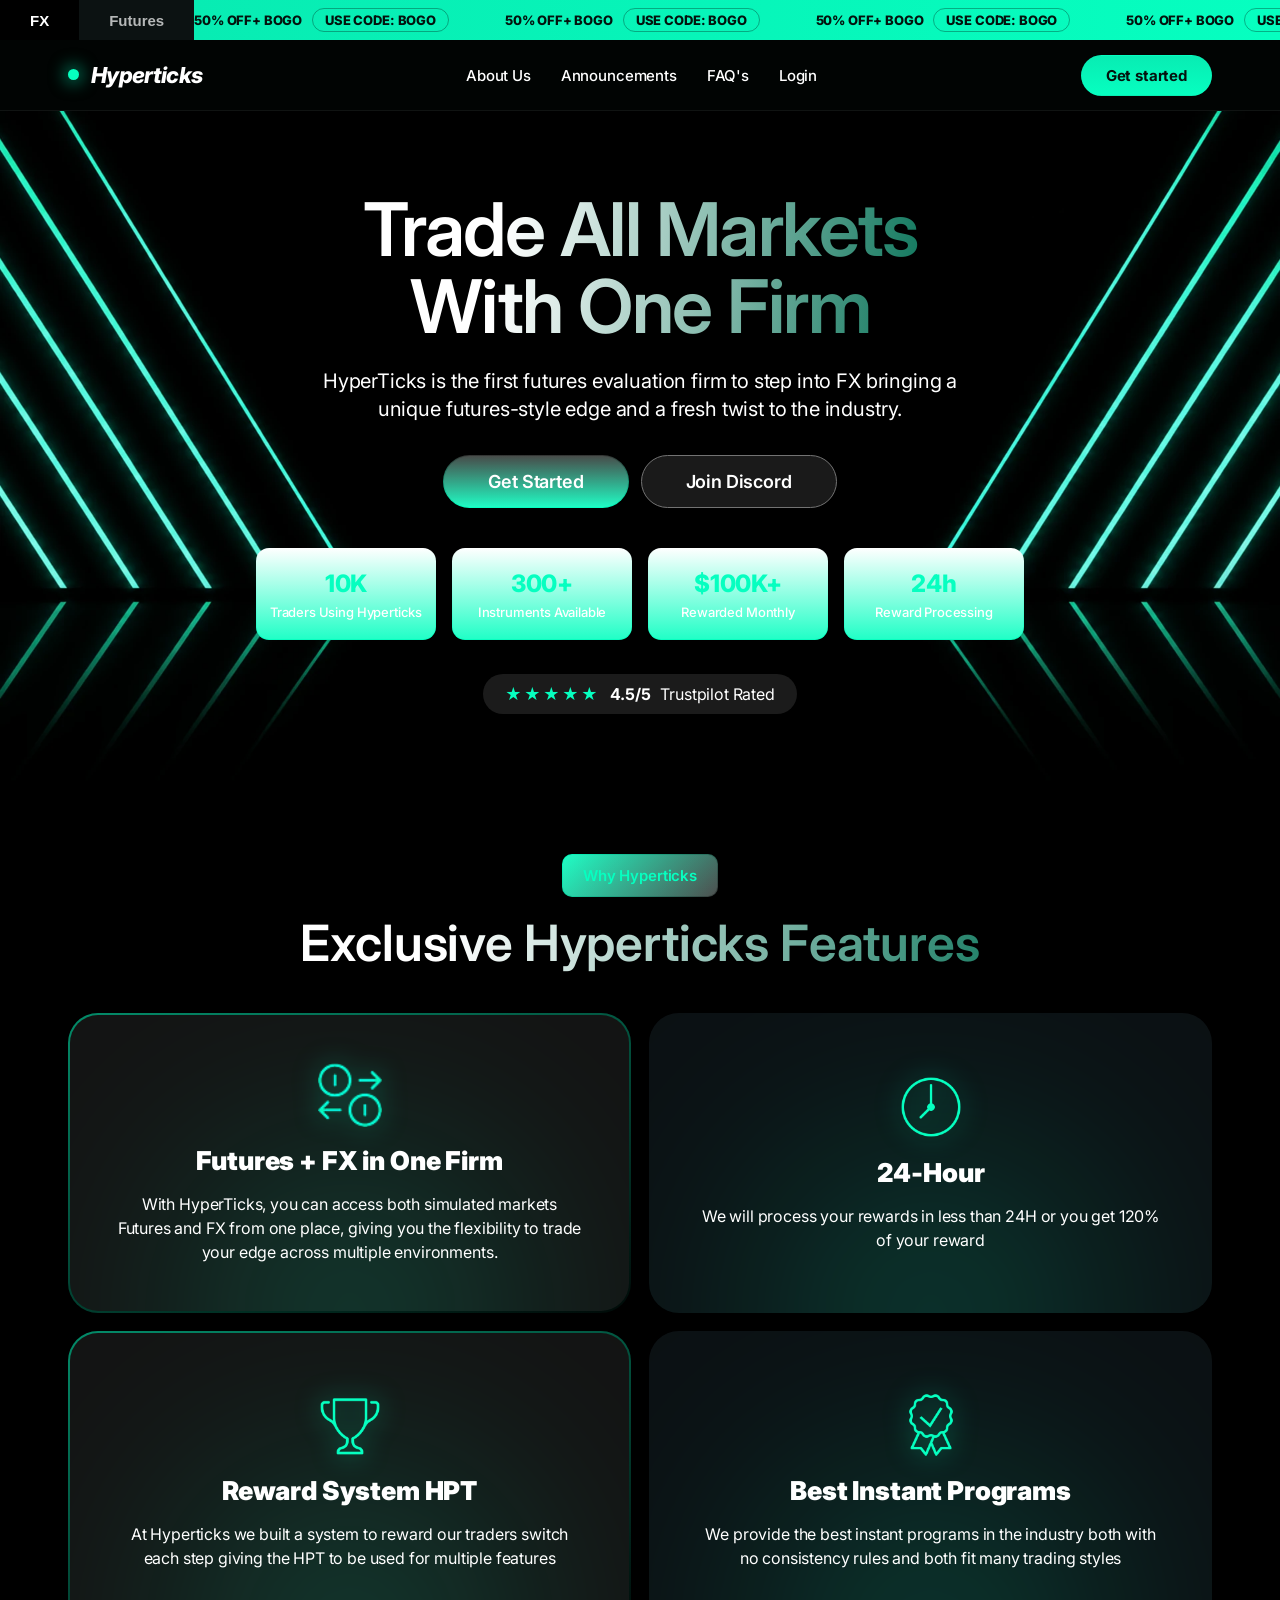
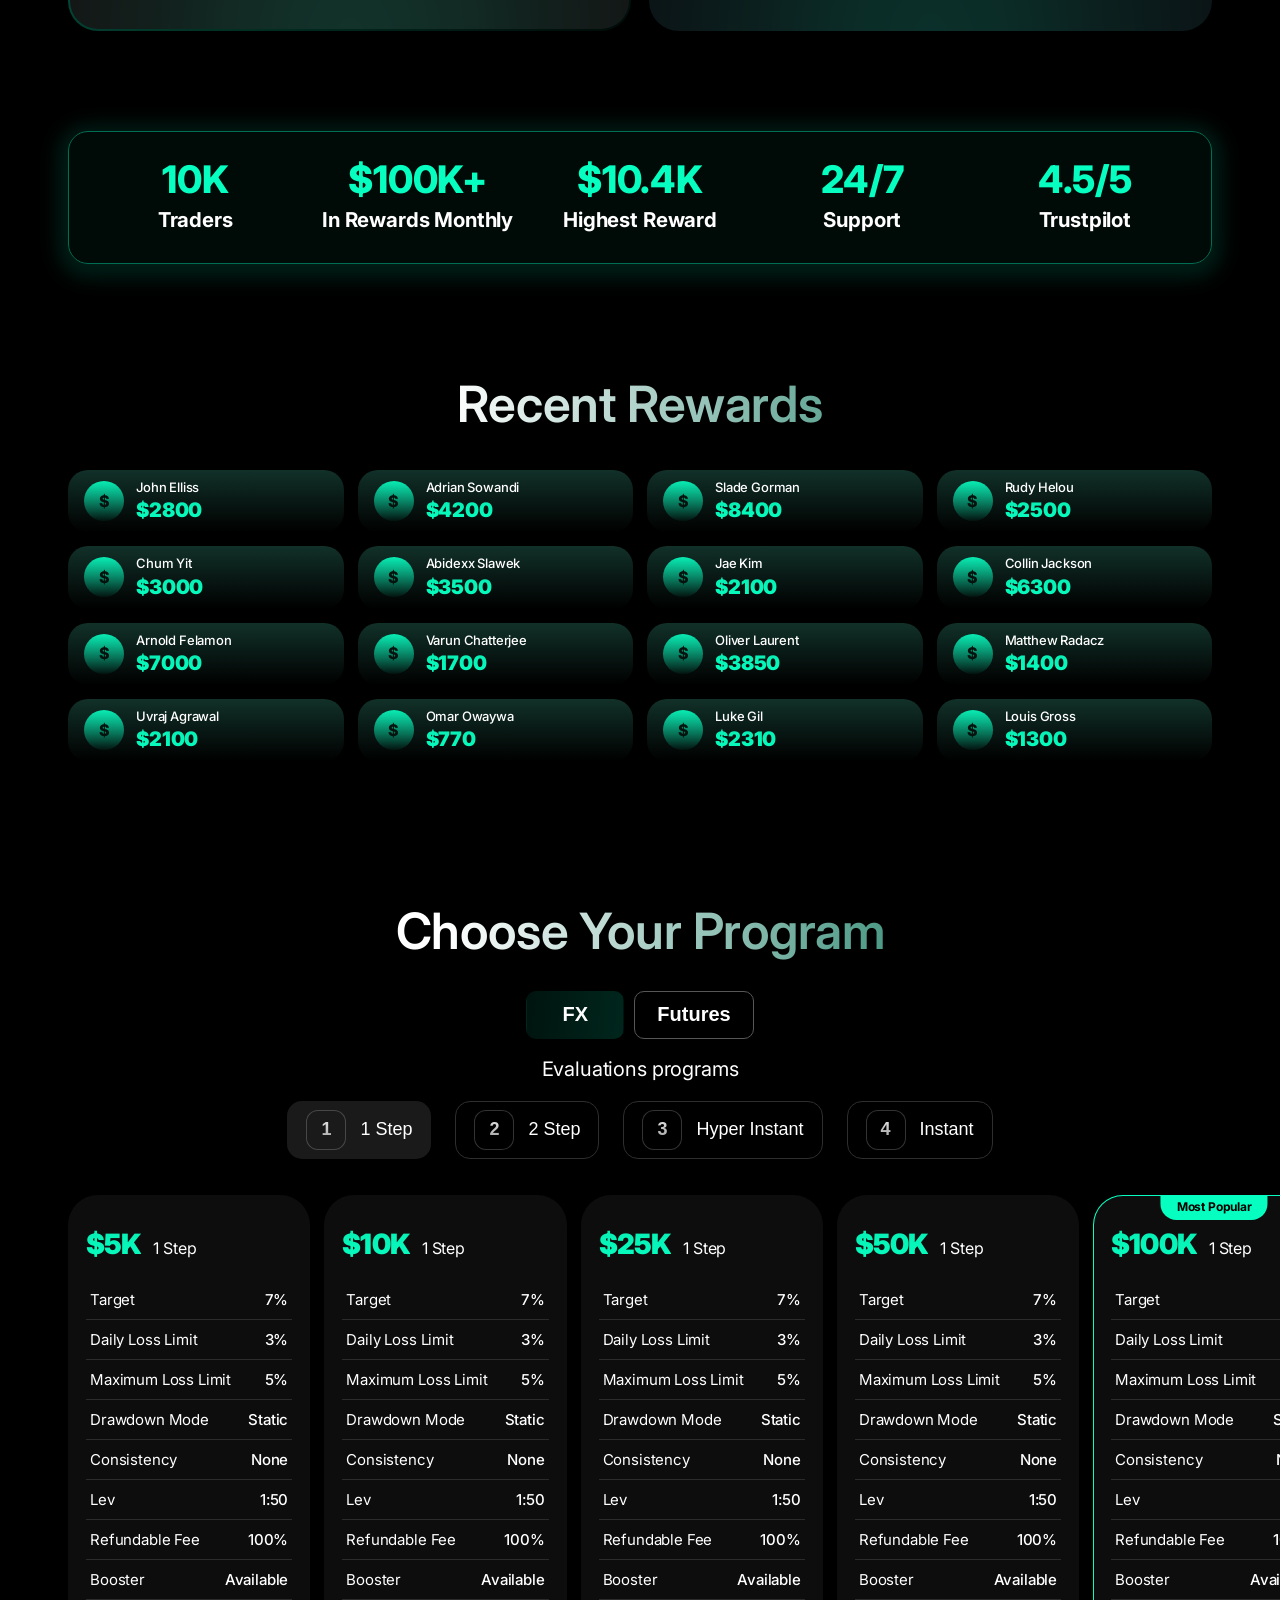
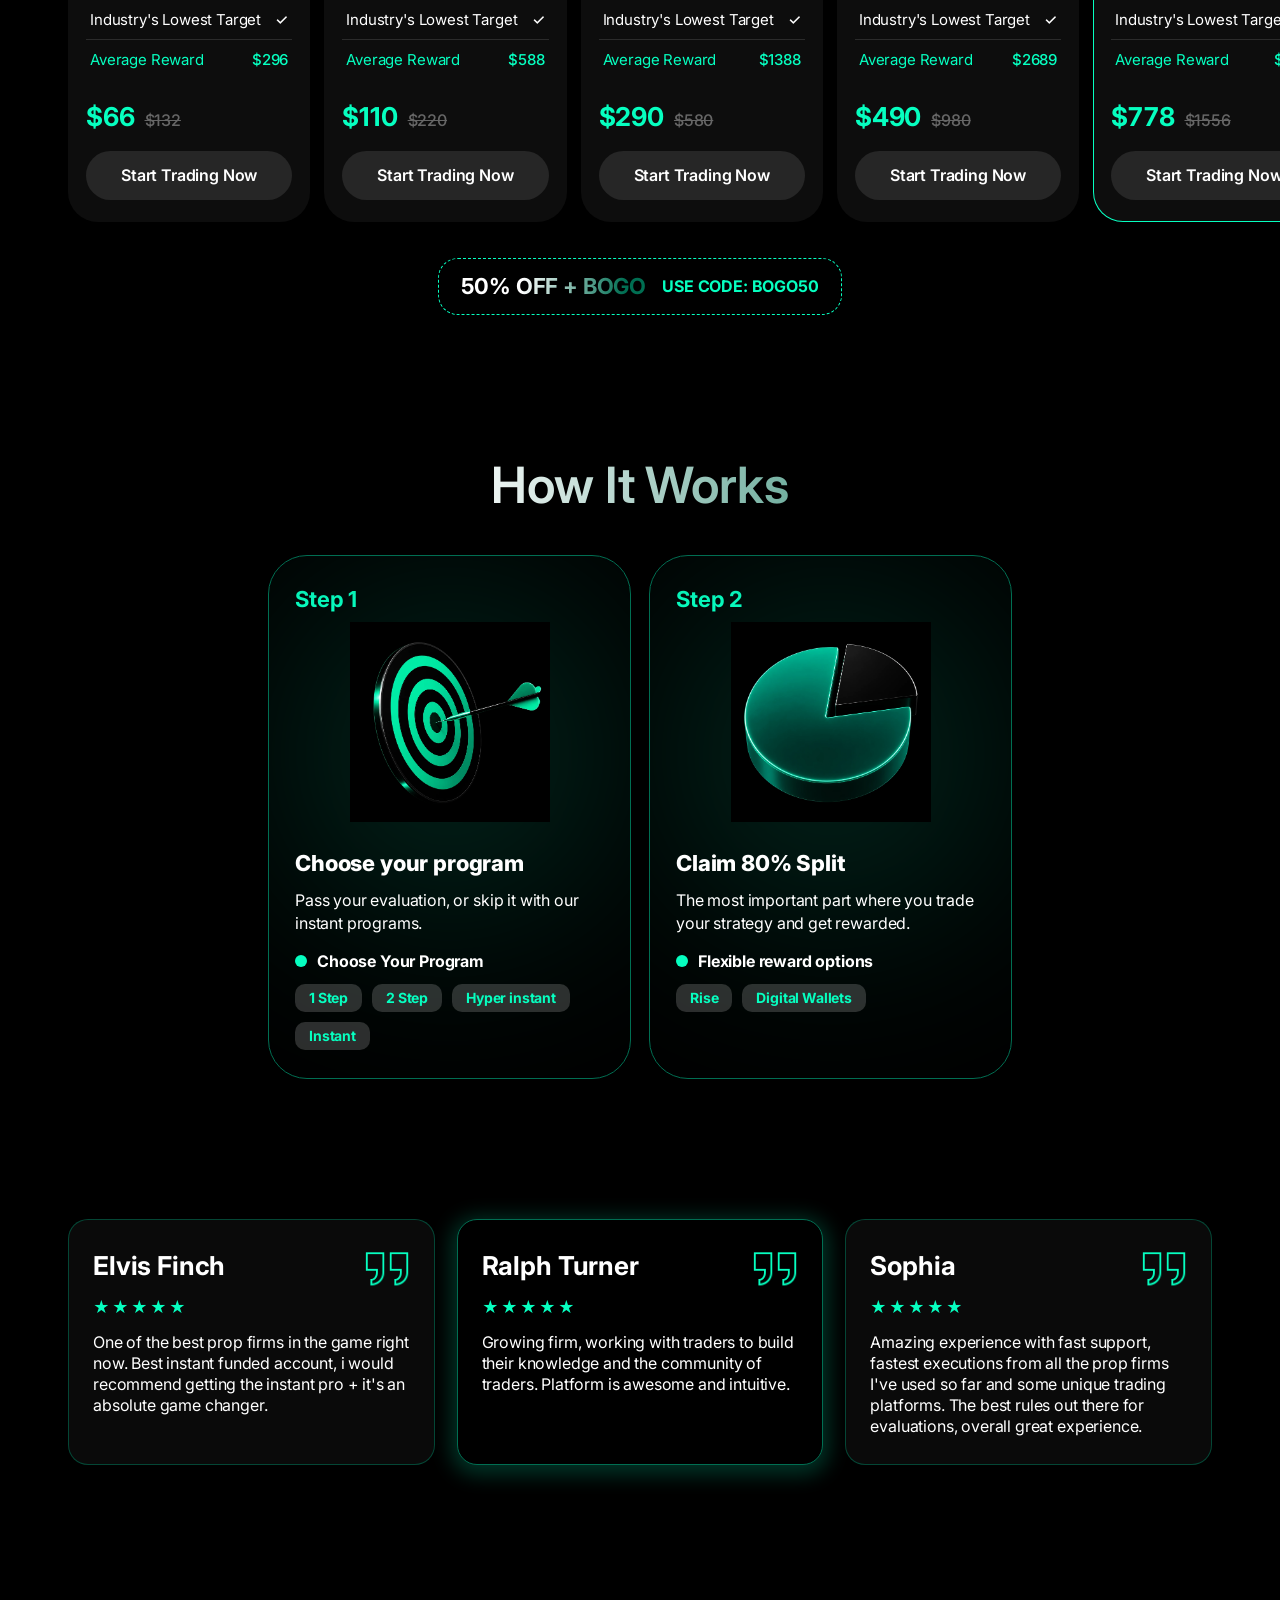
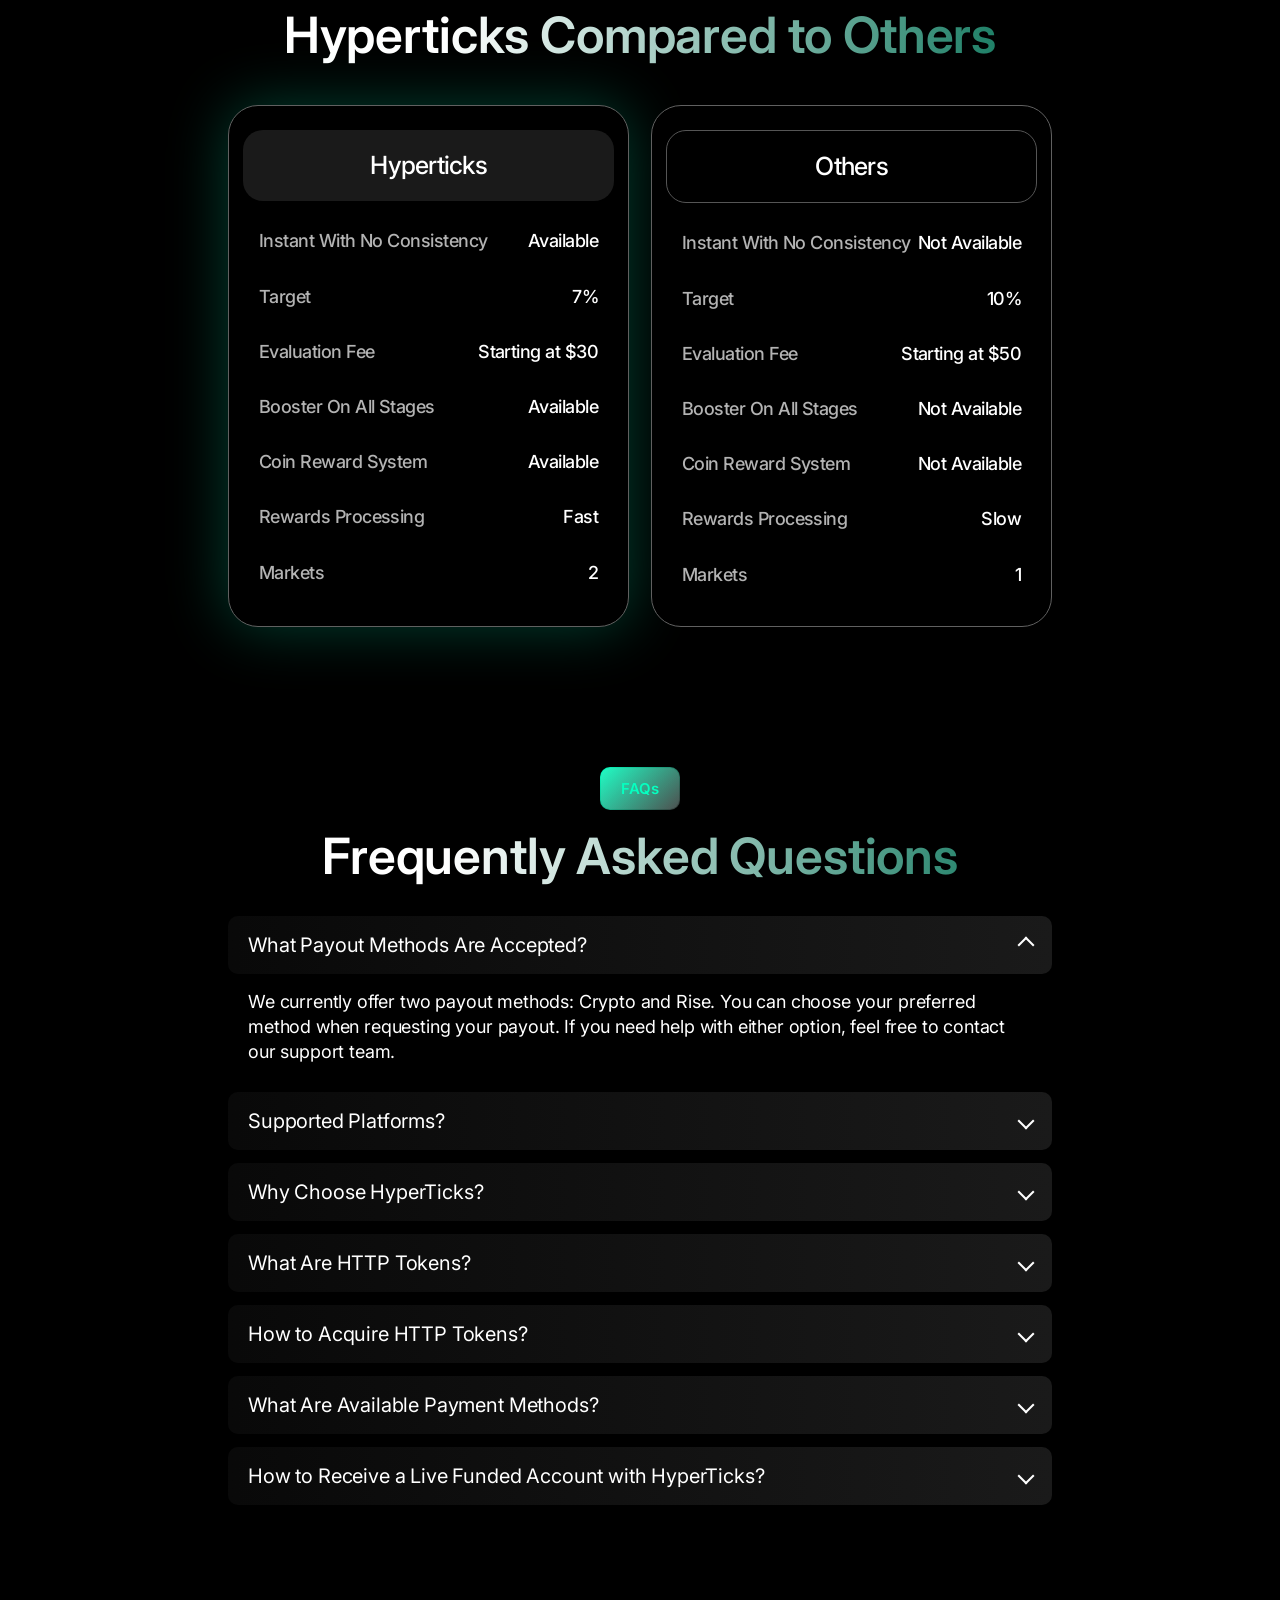
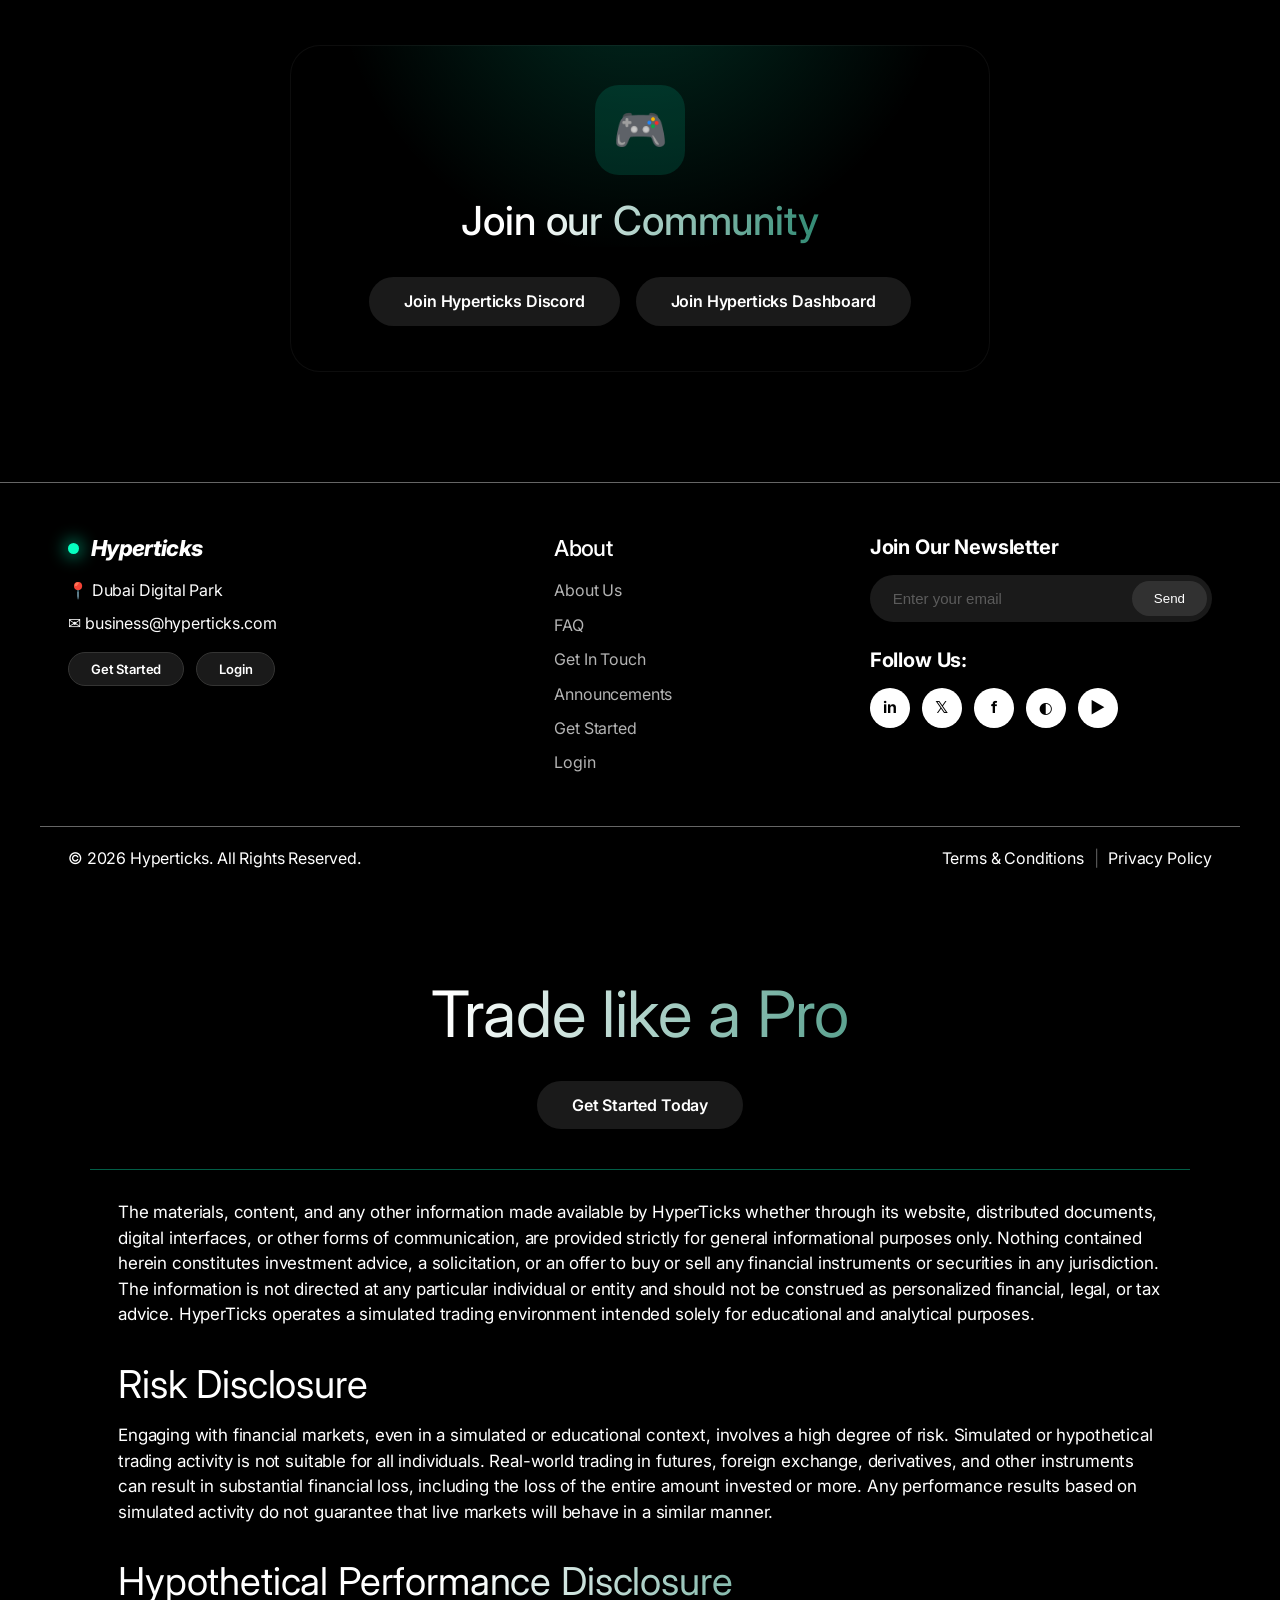
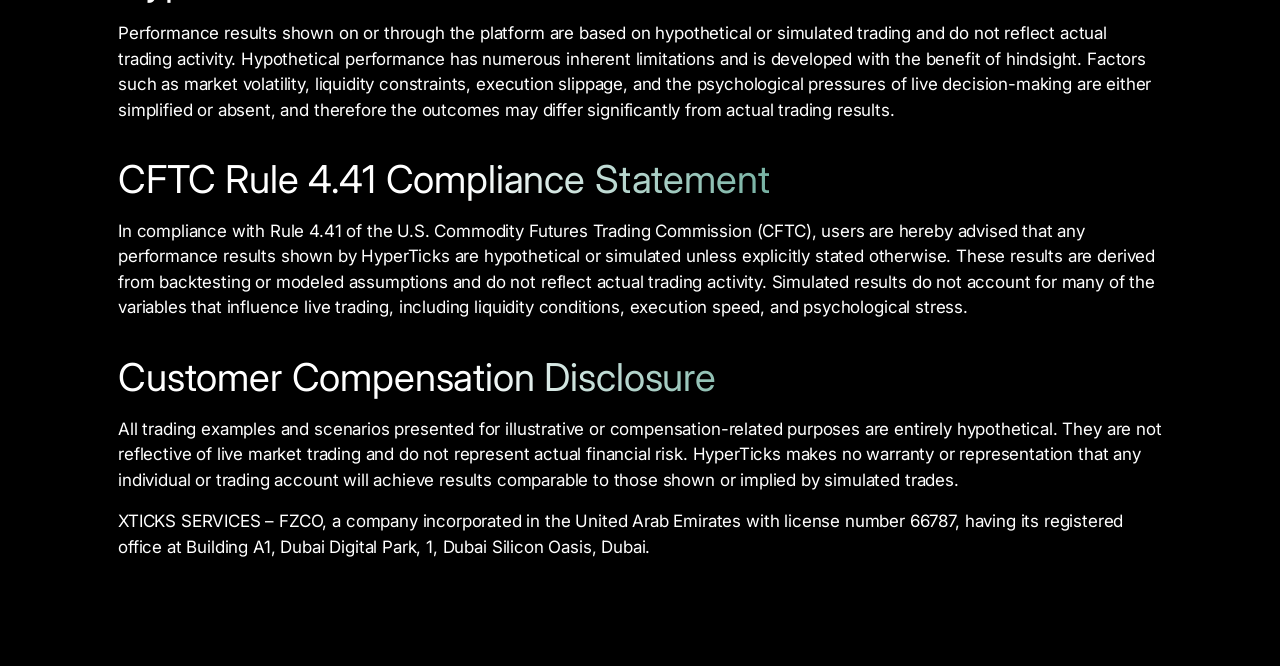
==== commit 4027a4d7: "Match landing hero, features, programs and sections to Figma; wire real assets" ====
--- a/index.html
+++ b/index.html
@@ -11,15 +11,23 @@
 </head>
 <body>
 
-	<!-- Promo ticker -->
-	<div class="ticker" aria-hidden="true">
-		<div class="ticker__track">
-			<span>50% OFF + BOGO &nbsp;·&nbsp; USE CODE: <b>BOGO50</b></span>
-			<span>50% OFF + BOGO &nbsp;·&nbsp; USE CODE: <b>BOGO50</b></span>
-			<span>50% OFF + BOGO &nbsp;·&nbsp; USE CODE: <b>BOGO50</b></span>
-			<span>50% OFF + BOGO &nbsp;·&nbsp; USE CODE: <b>BOGO50</b></span>
-			<span>50% OFF + BOGO &nbsp;·&nbsp; USE CODE: <b>BOGO50</b></span>
-			<span>50% OFF + BOGO &nbsp;·&nbsp; USE CODE: <b>BOGO50</b></span>
+	<!-- Top bar: market tabs + promo ticker -->
+	<div class="topbar-row">
+		<div class="market-tabs">
+			<button type="button" class="is-active">FX</button>
+			<button type="button">Futures</button>
+		</div>
+		<div class="ticker" aria-hidden="true">
+			<div class="ticker__track">
+				<span>50% OFF+ BOGO <i class="chip">USE CODE: BOGO</i></span>
+				<span>50% OFF+ BOGO <i class="chip">USE CODE: BOGO</i></span>
+				<span>50% OFF+ BOGO <i class="chip">USE CODE: BOGO</i></span>
+				<span>50% OFF+ BOGO <i class="chip">USE CODE: BOGO</i></span>
+				<span>50% OFF+ BOGO <i class="chip">USE CODE: BOGO</i></span>
+				<span>50% OFF+ BOGO <i class="chip">USE CODE: BOGO</i></span>
+				<span>50% OFF+ BOGO <i class="chip">USE CODE: BOGO</i></span>
+				<span>50% OFF+ BOGO <i class="chip">USE CODE: BOGO</i></span>
+			</div>
 		</div>
 	</div>
 
@@ -39,18 +47,20 @@
 
 	<!-- Hero -->
 	<section class="hero" id="top">
+		<div class="hero__bg" aria-hidden="true"></div>
 		<div class="container hero__inner">
-			<img class="hero__art" src="assets/hero-art.webp" alt="Trade All Markets With One Firm — HyperTicks is the first futures evaluation firm to step into FX, bringing a unique futures-style edge and a fresh twist to the industry.">
+			<h1 class="hero__title gradient-text">Trade All Markets<br>With One Firm</h1>
+			<p class="hero__sub">HyperTicks is the first futures evaluation firm to step into FX bringing a unique futures-style edge and a fresh twist to the industry.</p>
 			<div class="hero__cta">
 				<a class="btn btn--solid" href="marketplace.html">Get Started</a>
 				<a class="btn btn--ghost" href="#">Join Discord</a>
 			</div>
 
 			<div class="hero__pills">
-				<span class="hpill">10K Traders Using Hyperticks</span>
-				<span class="hpill">300+ Instruments Available</span>
-				<span class="hpill">$100K+ Rewarded Monthly</span>
-				<span class="hpill">24h Reward Processing</span>
+				<span class="hpill"><b>10K</b><i>Traders Using Hyperticks</i></span>
+				<span class="hpill"><b>300+</b><i>Instruments Available</i></span>
+				<span class="hpill"><b>$100K+</b><i>Rewarded Monthly</i></span>
+				<span class="hpill"><b>24h</b><i>Reward Processing</i></span>
 			</div>
 
 			<div class="hero__trust">
@@ -67,25 +77,25 @@
 			<h2 class="gradient-text section__title">Exclusive Hyperticks Features</h2>
 		</div>
 		<div class="container features__grid">
-			<article class="feature">
-				<div class="feature__icon">⇄</div>
+			<article class="feature feature--bordered">
+				<img class="feature__icon" src="assets/ic-arrows.png" alt="">
 				<h3>Futures + FX in One Firm</h3>
 				<p>With HyperTicks, you can access both simulated markets Futures and FX from one place, giving you the flexibility to trade your edge across multiple environments.</p>
 			</article>
 			<article class="feature">
-				<div class="feature__icon">⏱</div>
+				<img class="feature__icon" src="assets/ic-clock.png" alt="">
 				<h3>24-Hour</h3>
-				<p>We will process your rewards in less than 24H or you get 120% of your reward.</p>
+				<p>We will process your rewards in less than 24H or you get 120% of your reward</p>
+			</article>
+			<article class="feature feature--bordered">
+				<img class="feature__icon" src="assets/ic-trophy.png" alt="">
+				<h3>Reward System HPT</h3>
+				<p>At Hyperticks we built a system to reward our traders switch each step giving the HPT to be used for multiple features</p>
 			</article>
 			<article class="feature">
-				<div class="feature__icon">🏆</div>
-				<h3>Reward System HTTP</h3>
-				<p>Supercharge your trading career with our exclusive scaling plan. Grow your account by 100% with every 10% Reward on our instant accounts.</p>
-			</article>
-			<article class="feature">
-				<div class="feature__icon">⚡</div>
+				<img class="feature__icon" src="assets/ic-award.png" alt="">
 				<h3>Best Instant Programs</h3>
-				<p>Skip the wait with our instant programs and get straight to trading — no consistency rule, no drawn-out evaluation, just your edge and the markets.</p>
+				<p>We provide the best instant programs in the industry both with no consistency rules and both fit many trading styles</p>
 			</article>
 		</div>
 	</section>
@@ -252,7 +262,7 @@
 		<div class="container how__grid">
 			<article class="how-card">
 				<p class="how-card__step gradient-accent">Step 1</p>
-				<div class="how-card__icon">🖱️</div>
+				<img class="how-card__icon" src="assets/3d-target.webp" alt="">
 				<h3>Choose your program</h3>
 				<p class="how-card__desc">Pass your evaluation, or skip it with our instant programs.</p>
 				<div class="how-card__row"><span class="dot"></span><b>Choose Your Program</b></div>
@@ -260,7 +270,7 @@
 			</article>
 			<article class="how-card">
 				<p class="how-card__step gradient-accent">Step 2</p>
-				<div class="how-card__icon">🪙</div>
+				<img class="how-card__icon" src="assets/3d-pie.webp" alt="">
 				<h3>Claim 80% Split</h3>
 				<p class="how-card__desc">The most important part where you trade your strategy and get rewarded.</p>
 				<div class="how-card__row"><span class="dot"></span><b>Flexible reward options</b></div>
@@ -273,16 +283,19 @@
 	<section class="section testimonials">
 		<div class="container testimonials__grid">
 			<article class="tcard">
+				<img class="tcard__quote" src="assets/ic-quote.png" alt="">
 				<h3>Elvis Finch</h3>
 				<div class="stars" aria-hidden="true">★★★★★</div>
 				<p>One of the best prop firms in the game right now. Best instant funded account, i would recommend getting the instant pro + it's an absolute game changer.</p>
 			</article>
 			<article class="tcard tcard--active">
+				<img class="tcard__quote" src="assets/ic-quote.png" alt="">
 				<h3>Ralph Turner</h3>
 				<div class="stars" aria-hidden="true">★★★★★</div>
 				<p>Growing firm, working with traders to build their knowledge and the community of traders. Platform is awesome and intuitive.</p>
 			</article>
 			<article class="tcard">
+				<img class="tcard__quote" src="assets/ic-quote.png" alt="">
 				<h3>Sophia</h3>
 				<div class="stars" aria-hidden="true">★★★★★</div>
 				<p>Amazing experience with fast support, fastest executions from all the prop firms I've used so far and some unique trading platforms. The best rules out there for evaluations, overall great experience.</p>
--- a/landing.css
+++ b/landing.css
@@ -58,17 +58,16 @@
 
 .pill-chip {
 	display: inline-block;
-	background: var(--panel-2);
+	padding: 10px 20px;
 	border-radius: 10px;
-	padding: 9px 20px;
+	border: 1px solid transparent;
+	background:
+		linear-gradient(rgba(255,255,255,.1), rgba(255,255,255,.1)) padding-box,
+		linear-gradient(135deg, #06ffc0, #3a3a3a) border-box;
 	font-size: 15px;
 	font-weight: 600;
+	color: var(--green);
 	margin: 0 0 16px;
-	background-image: linear-gradient(180deg, var(--green-2), var(--green));
-	-webkit-background-clip: text;
-	background-clip: text;
-	color: transparent;
-	box-shadow: inset 0 0 0 100px var(--panel-2);
 }
 
 /* ---------- Buttons ---------- */
@@ -90,23 +89,40 @@
 .btn:hover { transform: translateY(-1px); }
 .btn--accent { background: linear-gradient(180deg, var(--green-2), var(--green)); color: #04130e; border-color: transparent; font-weight: 700; }
 .btn--accent:hover { box-shadow: 0 6px 24px rgba(6, 255, 192, .35); }
-.btn--solid { border-color: var(--green); }
-.btn--ghost { border-color: var(--gray); }
+.btn--solid {
+	border: 1px solid transparent;
+	background:
+		linear-gradient(rgba(255,255,255,.1), rgba(255,255,255,.1)) padding-box,
+		linear-gradient(180deg, #343433, #06ffc0) border-box;
+}
+.btn--ghost { border: 1px solid var(--gray); background: rgba(255,255,255,.1); }
 .btn--pill { background: var(--panel-2); border-color: transparent; }
 .btn--pill:hover { box-shadow: 0 0 0 1px var(--green) inset; }
 .btn--mini { padding: 7px 22px; font-size: 13px; }
 
 /* ---------- Ticker ---------- */
+/* Top bar: market tabs + ticker */
+.topbar-row { display: flex; align-items: stretch; min-height: 40px; }
+.market-tabs { display: flex; flex: none; }
+.market-tabs button {
+	padding: 0 30px; border: 0; background: #0c1212; color: var(--muted);
+	font-size: 15px; font-weight: 700; cursor: pointer;
+}
+.market-tabs button.is-active { background: #000; color: #fff; }
 .ticker {
+	flex: 1; min-width: 0;
 	background: linear-gradient(90deg, var(--green-2), var(--green));
 	color: #04130e;
 	overflow: hidden;
 	white-space: nowrap;
 	font-weight: 800;
 	font-size: 13px;
-}
-.ticker__track { display: inline-flex; gap: 64px; padding: 7px 0; animation: ticker 26s linear infinite; }
-.ticker__track span { display: inline-flex; gap: 8px; }
+	display: flex;
+	align-items: center;
+}
+.ticker__track { display: inline-flex; gap: 56px; padding: 7px 0; animation: ticker 26s linear infinite; }
+.ticker__track span { display: inline-flex; align-items: center; gap: 10px; }
+.ticker .chip { font-style: normal; border: 1px solid rgba(0,0,0,.3); border-radius: 50px; padding: 2px 12px; }
 @keyframes ticker { from { transform: translateX(0); } to { transform: translateX(-50%); } }
 
 /* ---------- Nav ---------- */
@@ -117,7 +133,7 @@
 	border-bottom: 1px solid rgba(255, 255, 255, .06);
 }
 .nav__inner { display: flex; align-items: center; justify-content: space-between; height: 70px; }
-.brand { display: inline-flex; align-items: center; gap: 12px; font-size: 22px; font-weight: 800; letter-spacing: -0.03em; }
+.brand { display: inline-flex; align-items: center; gap: 12px; font-size: 22px; font-weight: 800; font-style: italic; letter-spacing: -0.03em; }
 .brand__dot { width: 11px; height: 11px; border-radius: 50%; background: var(--green); box-shadow: 0 0 16px 4px var(--green-deep); }
 .nav__links { display: flex; gap: 30px; }
 .nav__links a { color: #fff; font-size: 15px; font-weight: 500; }
@@ -125,31 +141,37 @@
 .nav__cta { padding: 9px 24px; font-size: 15px; }
 
 /* ---------- Hero ---------- */
-.hero { position: relative; padding: 40px 0 60px; overflow: hidden; text-align: center; }
+.hero { position: relative; padding: 80px 0 70px; overflow: hidden; text-align: center; }
+.hero__bg {
+	position: absolute; inset: 0;
+	background: #000 url("assets/hero-bg.webp") center center / cover no-repeat;
+	z-index: 0;
+}
 .hero__inner { position: relative; z-index: 1; }
-.hero__art { display: block; width: 100%; max-width: 1280px; height: auto; margin: 0 auto; }
 .trustpilot { display: inline-flex; gap: 8px; align-items: center; color: #fff; font-size: 15px; margin-bottom: 24px; }
 .hero__title {
-	font-size: clamp(38px, 5.4vw, 62px);
-	font-weight: 600; line-height: 1.08; margin: 0 auto 22px;
-	max-width: 720px; min-height: 1.15em;
+	font-size: clamp(40px, 6vw, 74px);
+	font-weight: 600; line-height: 1.04; letter-spacing: -0.02em; margin: 0 auto 22px;
+	max-width: 820px;
 }
 .hero__title em { font-style: normal; font-weight: 300; }
-.hero__sub { font-size: clamp(16px, 1.7vw, 20px); color: #fff; max-width: 720px; margin: 0 auto 30px; min-height: 2.6em; }
+.hero__sub { font-size: clamp(16px, 1.6vw, 20px); color: #fff; max-width: 700px; margin: 0 auto 32px; }
 .hero__cta { display: flex; gap: 12px; justify-content: center; flex-wrap: wrap; margin-top: 18px; }
 .hero__cta .btn { font-size: 18px; padding: 13px 44px; }
 
-.hero__pills { display: flex; gap: 14px; justify-content: center; flex-wrap: wrap; margin-top: 44px; }
+.hero__pills { display: flex; gap: 16px; justify-content: center; flex-wrap: wrap; margin-top: 40px; }
 .hpill {
-	background: var(--panel-2);
+	width: 180px; height: 92px;
+	display: flex; flex-direction: column; align-items: center; justify-content: center; gap: 3px;
 	border-radius: 13px;
-	padding: 14px 18px;
-	font-size: 14px;
-	font-weight: 800;
-	color: var(--green);
-	max-width: 150px;
-	line-height: 1.2;
-}
+	border: 1px solid transparent;
+	background:
+		linear-gradient(rgba(255,255,255,.1), rgba(255,255,255,.1)) padding-box,
+		linear-gradient(180deg, #ffffff, #06ffc0) border-box;
+	text-align: center;
+}
+.hpill b { color: var(--green); font-size: 24px; font-weight: 800; }
+.hpill i { color: #fff; font-style: normal; font-size: 13px; font-weight: 500; }
 .hero__trust { display: flex; gap: 10px; align-items: center; justify-content: center; margin-top: 34px; background: rgba(217,217,217,.12); border-radius: 20px; padding: 9px 22px; width: fit-content; margin-left: auto; margin-right: auto; }
 .hero__trust b { font-weight: 700; }
 
@@ -166,18 +188,29 @@
 .features__grid { display: grid; grid-template-columns: repeat(2, 1fr); gap: 18px; margin-top: 40px; }
 .feature {
 	position: relative;
-	padding: 34px 30px;
+	min-height: 300px;
+	padding: 40px 34px;
 	border-radius: 30px;
 	background: #0c1114;
 	overflow: hidden;
 	text-align: center;
+	display: flex;
+	flex-direction: column;
+	align-items: center;
+	justify-content: center;
 }
 .feature::before {
-	content: ""; position: absolute; left: -60px; bottom: -120px;
-	width: 240px; height: 240px; border-radius: 50%;
-	background: rgba(6, 255, 192, .25); filter: blur(120px);
-}
-.feature__icon { position: relative; font-size: 34px; margin-bottom: 14px; filter: drop-shadow(0 0 12px rgba(6,255,192,.6)); }
+	content: ""; position: absolute; left: 50%; bottom: -150px; transform: translateX(-50%);
+	width: 320px; height: 300px; border-radius: 50%;
+	background: rgba(6, 255, 192, .22); filter: blur(120px);
+}
+.feature--bordered {
+	border: 2px solid transparent;
+	background:
+		linear-gradient(#141414, #141414) padding-box,
+		linear-gradient(160deg, rgba(6,255,192,.55), rgba(6,255,192,.04)) border-box;
+}
+.feature__icon { position: relative; width: 64px; height: 64px; object-fit: contain; margin-bottom: 16px; filter: drop-shadow(0 0 12px rgba(6,255,192,.5)); }
 .feature h3 { position: relative; font-size: 26px; font-weight: 900; margin-bottom: 12px; }
 .feature p { position: relative; color: #fff; font-size: 16px; line-height: 1.5; max-width: 470px; margin: 0 auto; }
 
@@ -187,7 +220,8 @@
 	display: grid; grid-template-columns: repeat(5, 1fr); gap: 18px;
 	padding: 28px 24px;
 	background: var(--green-dim);
-	box-shadow: 0 4px 20px 6px rgba(6, 255, 192, .18);
+	border: 1px solid var(--green-deep);
+	box-shadow: 0 4px 20px 10px rgba(6, 255, 192, .12);
 	border-radius: 20px;
 	text-align: center;
 }
@@ -268,10 +302,10 @@
 
 /* ---------- How It Works ---------- */
 .how__grid { display: grid; grid-template-columns: repeat(2, 1fr); gap: 18px; margin-top: 40px; max-width: 800px; margin-left: auto; margin-right: auto; }
-.how-card { position: relative; min-height: 280px; padding: 28px 24px; border-radius: 39px; background: rgba(0,0,0,.2); overflow: hidden; box-shadow: 0 0 0 1px rgba(255,255,255,.04) inset; }
-.how-card::before { content: ""; position: absolute; left: 50%; bottom: -120px; transform: translateX(-50%); width: 260px; height: 260px; border-radius: 50%; background: rgba(6,255,192,.2); filter: blur(120px); }
-.how-card__step { position: relative; font-weight: 700; font-size: 22px; margin-bottom: 12px; }
-.how-card__icon { position: relative; font-size: 60px; margin: 10px 0 30px; }
+.how-card { position: relative; min-height: 480px; padding: 28px 26px; border-radius: 39px; background: rgba(0,0,0,.2); border: 1px solid var(--green-deep); overflow: hidden; }
+.how-card::before { content: ""; position: absolute; left: 50%; top: 38%; transform: translate(-50%,-50%); width: 300px; height: 300px; border-radius: 50%; background: rgba(6,255,192,.2); filter: blur(120px); }
+.how-card__step { position: relative; font-weight: 700; font-size: 22px; margin-bottom: 8px; }
+.how-card__icon { position: relative; display: block; width: 200px; max-width: 70%; height: auto; margin: 6px auto 26px; }
 .how-card h3 { position: relative; font-size: 22px; font-weight: 800; margin-bottom: 10px; }
 .how-card__desc { position: relative; color: #fff; font-size: 16px; margin-bottom: 16px; }
 .how-card__row { position: relative; display: flex; align-items: center; gap: 10px; margin-bottom: 12px; font-weight: 700; }
@@ -281,8 +315,10 @@
 
 /* ---------- Testimonials ---------- */
 .testimonials__grid { display: grid; grid-template-columns: repeat(3, 1fr); gap: 22px; }
-.tcard { padding: 28px 24px; border-radius: 20px; background: rgba(255,255,255,.04); }
-.tcard--active { background: #000; box-shadow: 0 4px 20px 6px rgba(6,255,192,.2); }
+.tcard { position: relative; padding: 28px 24px; border-radius: 20px; background: rgba(255,255,255,.04); border: 1px solid rgba(0,110,82,.6); }
+.tcard--active { background: #000; border-color: var(--green-deep); box-shadow: 0 4px 20px 6px rgba(6,255,192,.2); }
+.tcard__quote { position: absolute; top: 24px; right: 24px; width: 46px; height: 46px; object-fit: contain; }
+.tcard h3 { padding-right: 56px; }
 .tcard h3 { font-size: 26px; font-weight: 700; margin-bottom: 12px; }
 .tcard .stars { display: block; margin-bottom: 14px; }
 .tcard p { color: #fff; font-size: 16px; line-height: 1.3; }
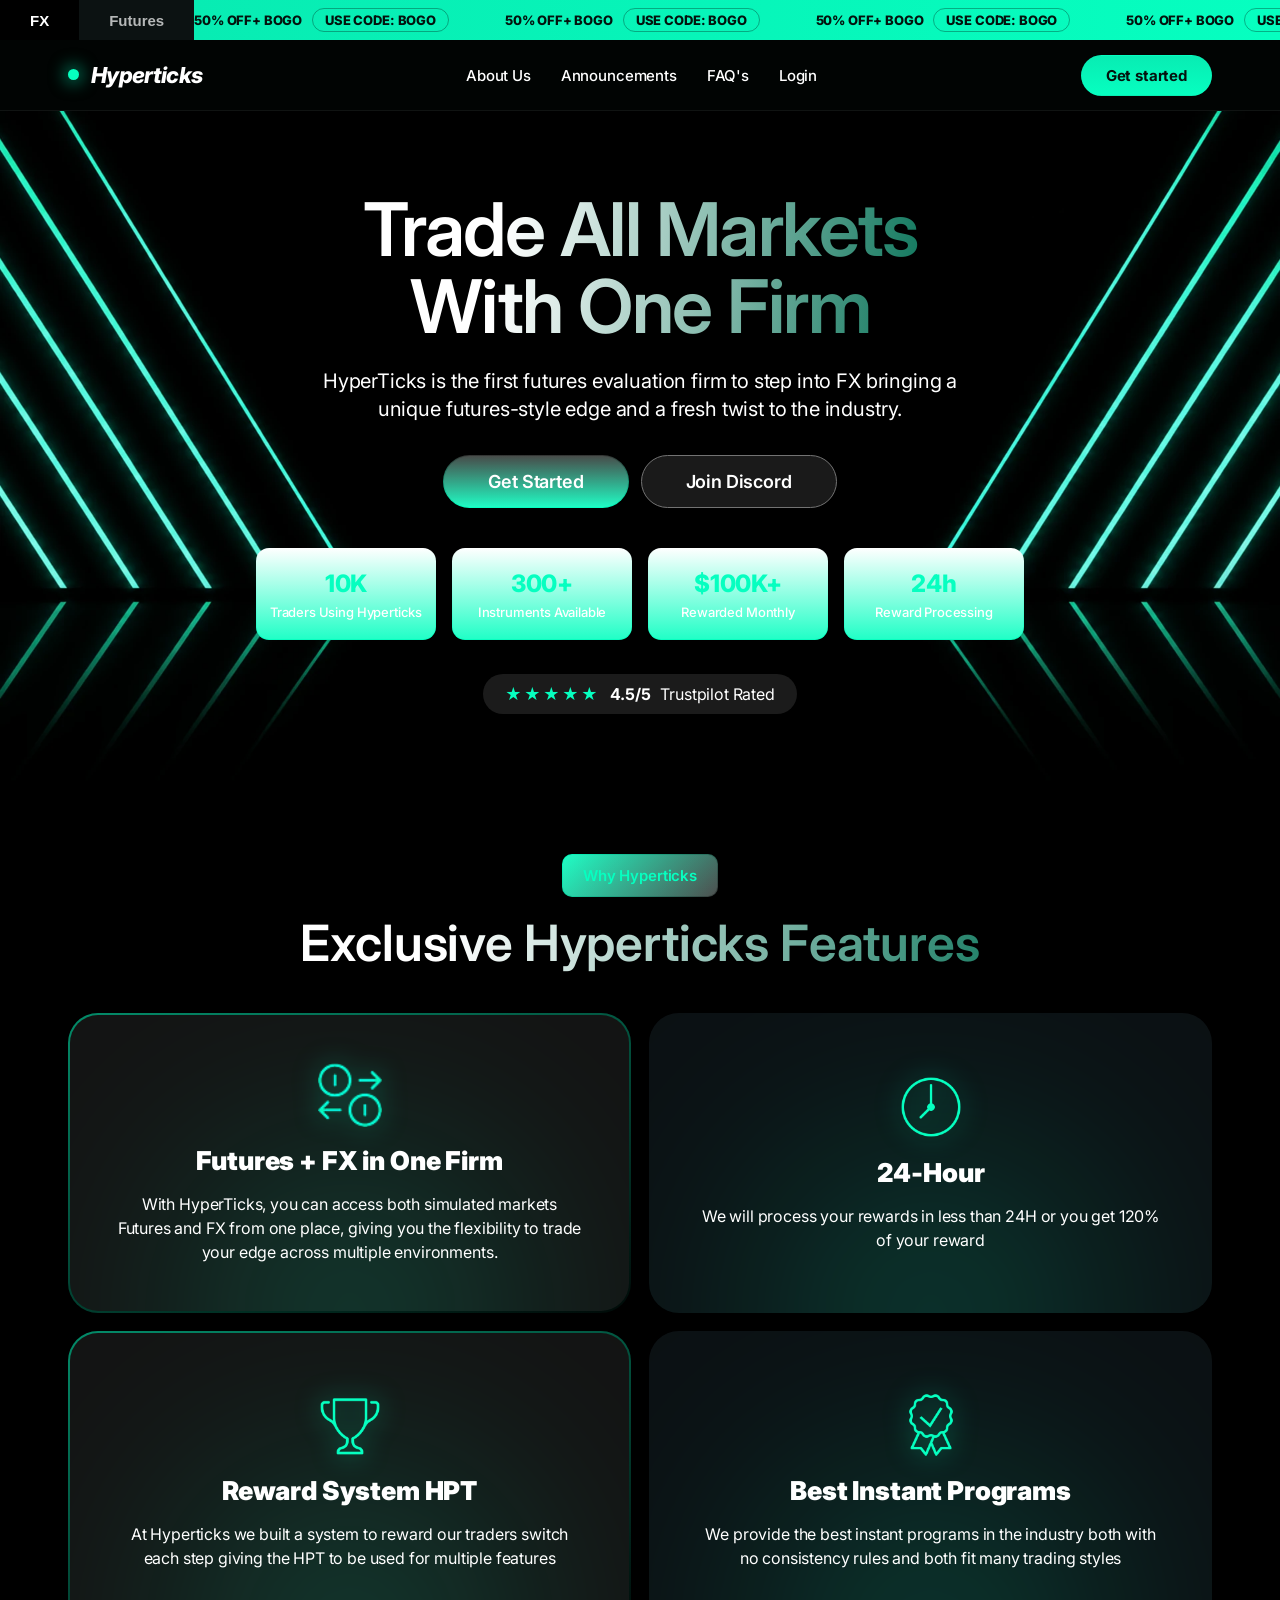
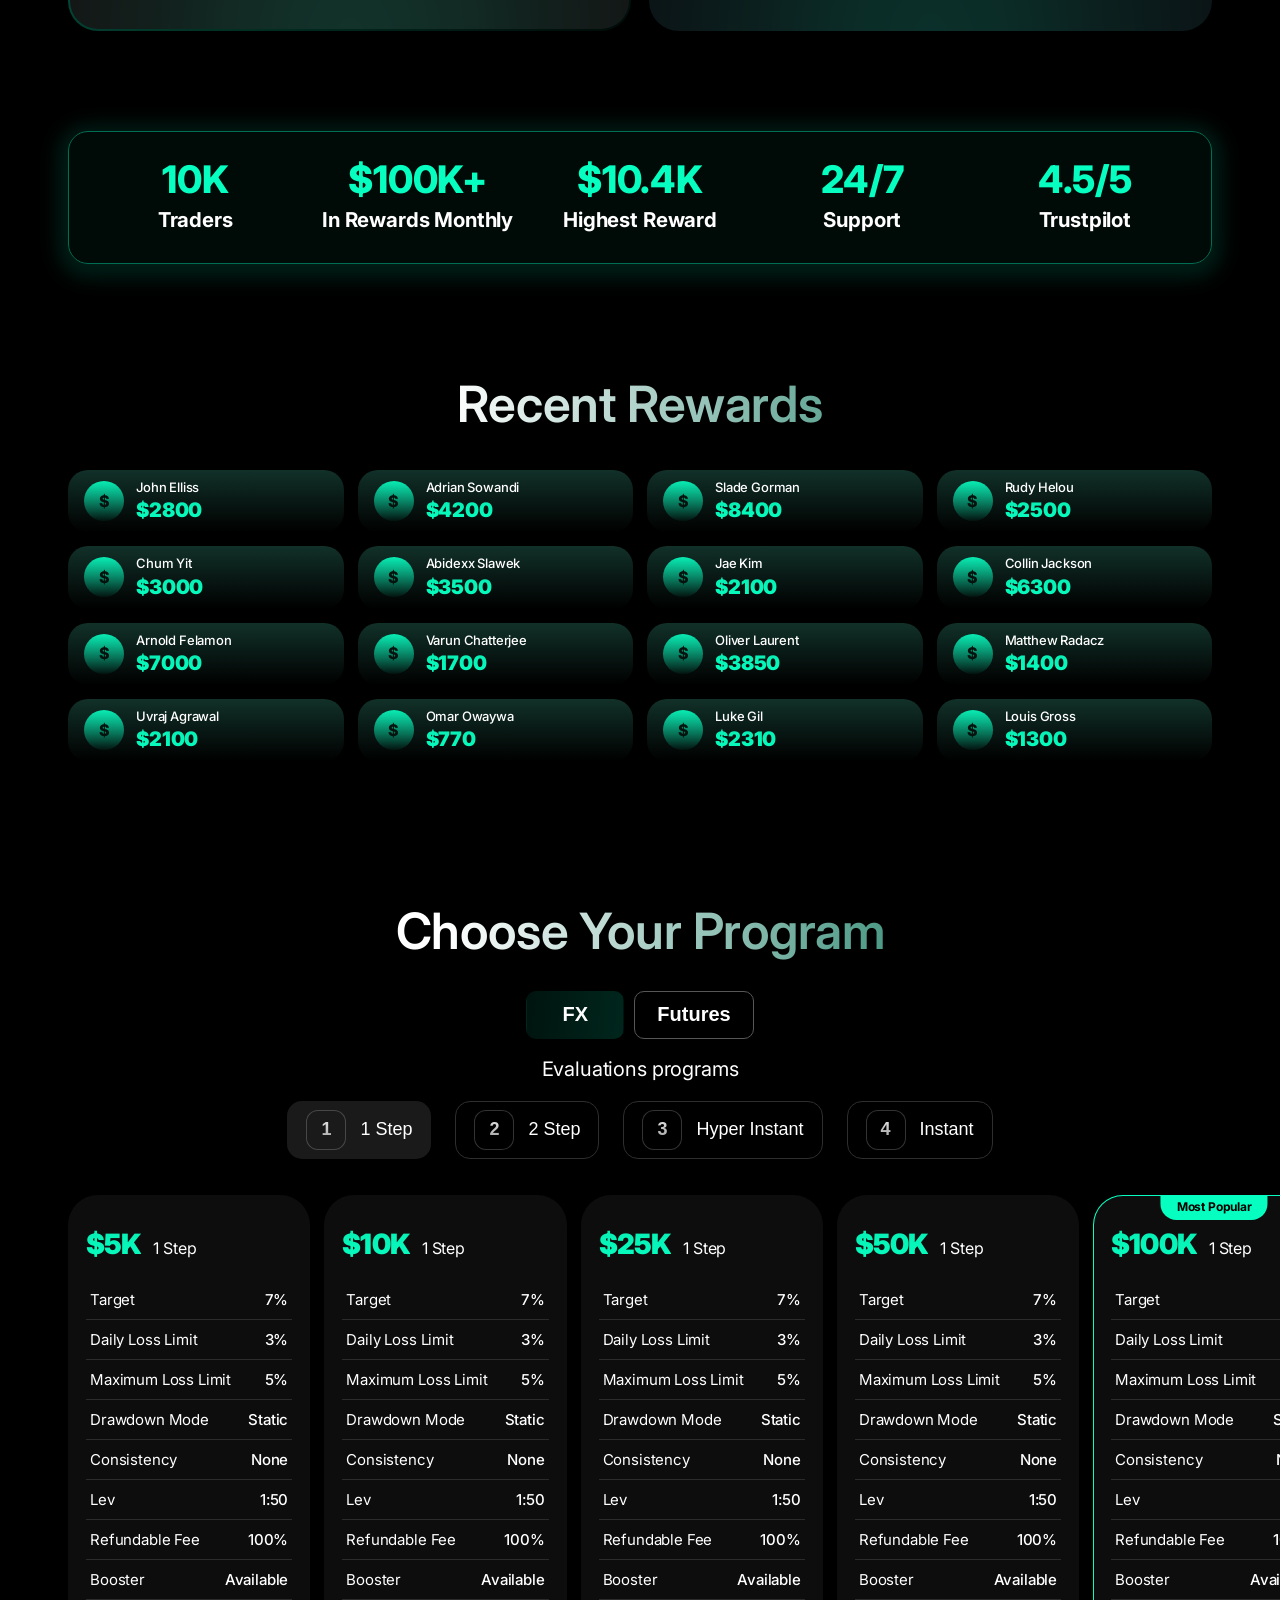
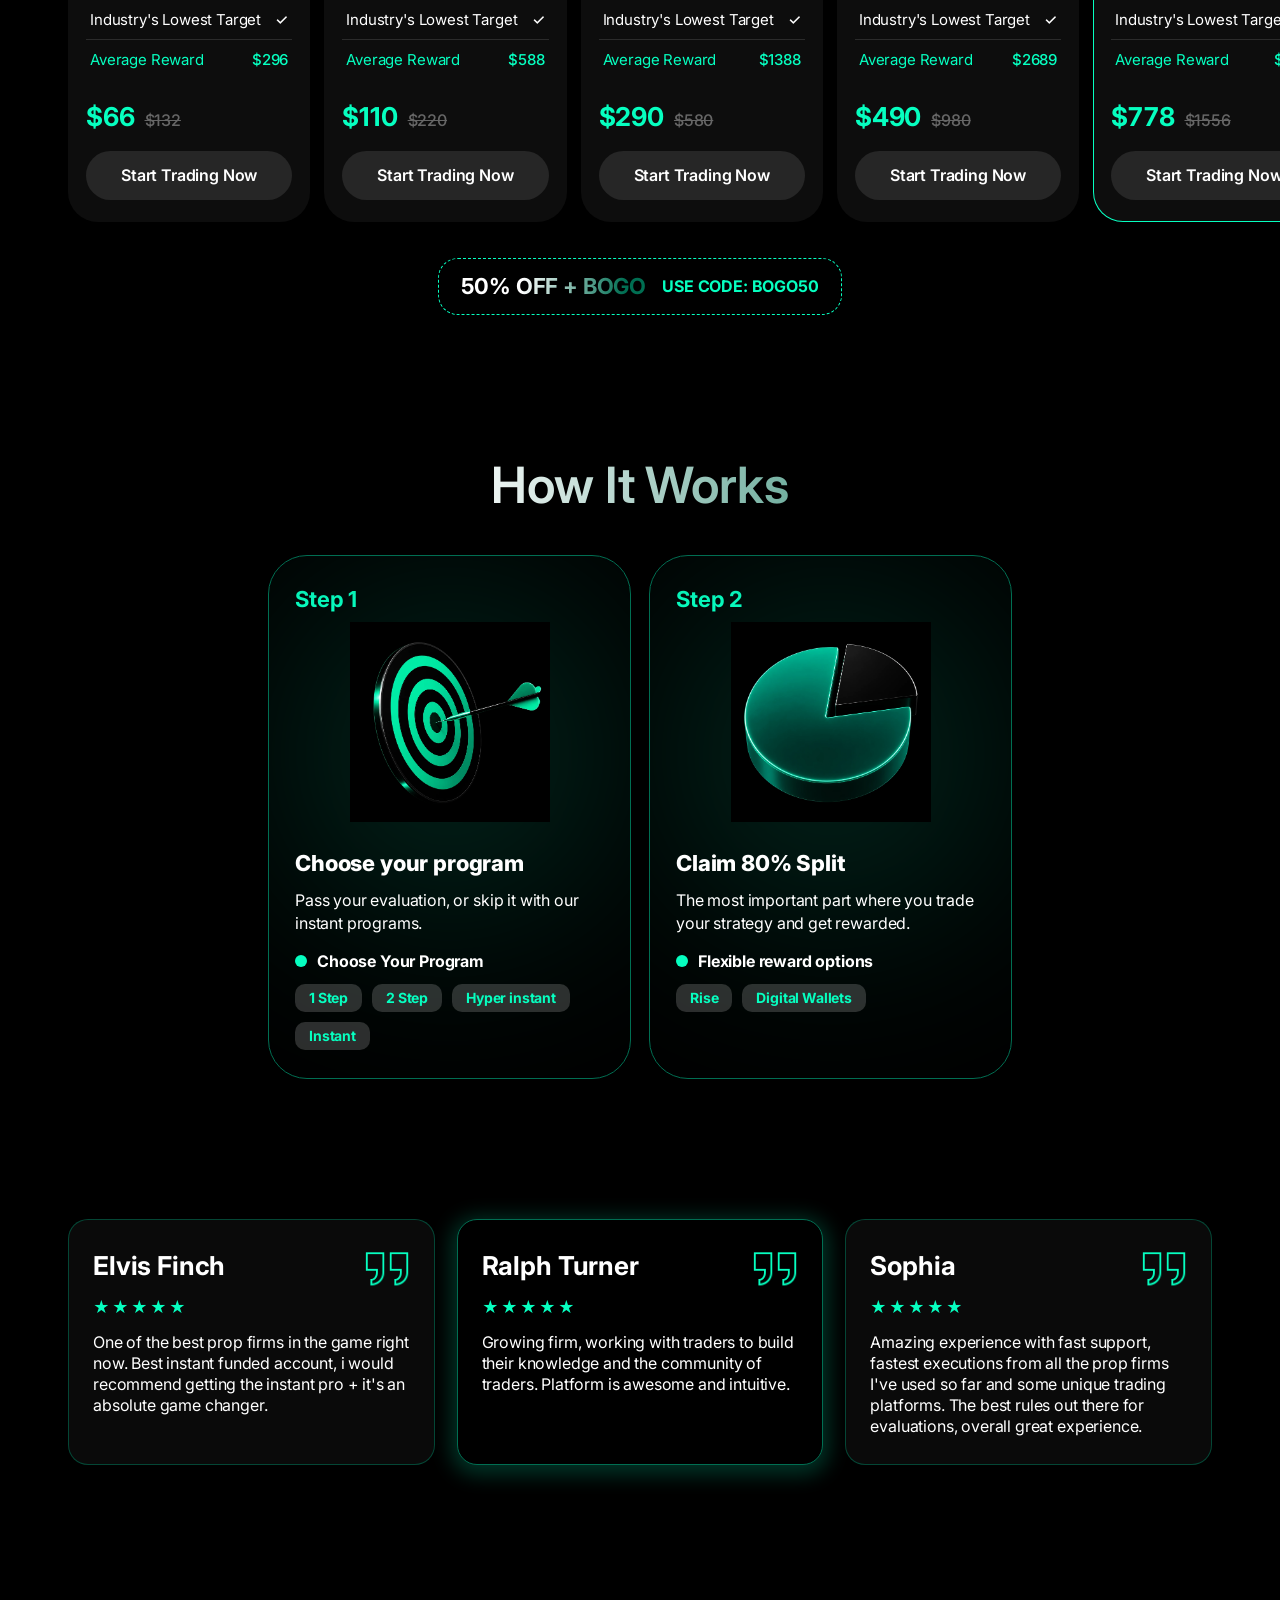
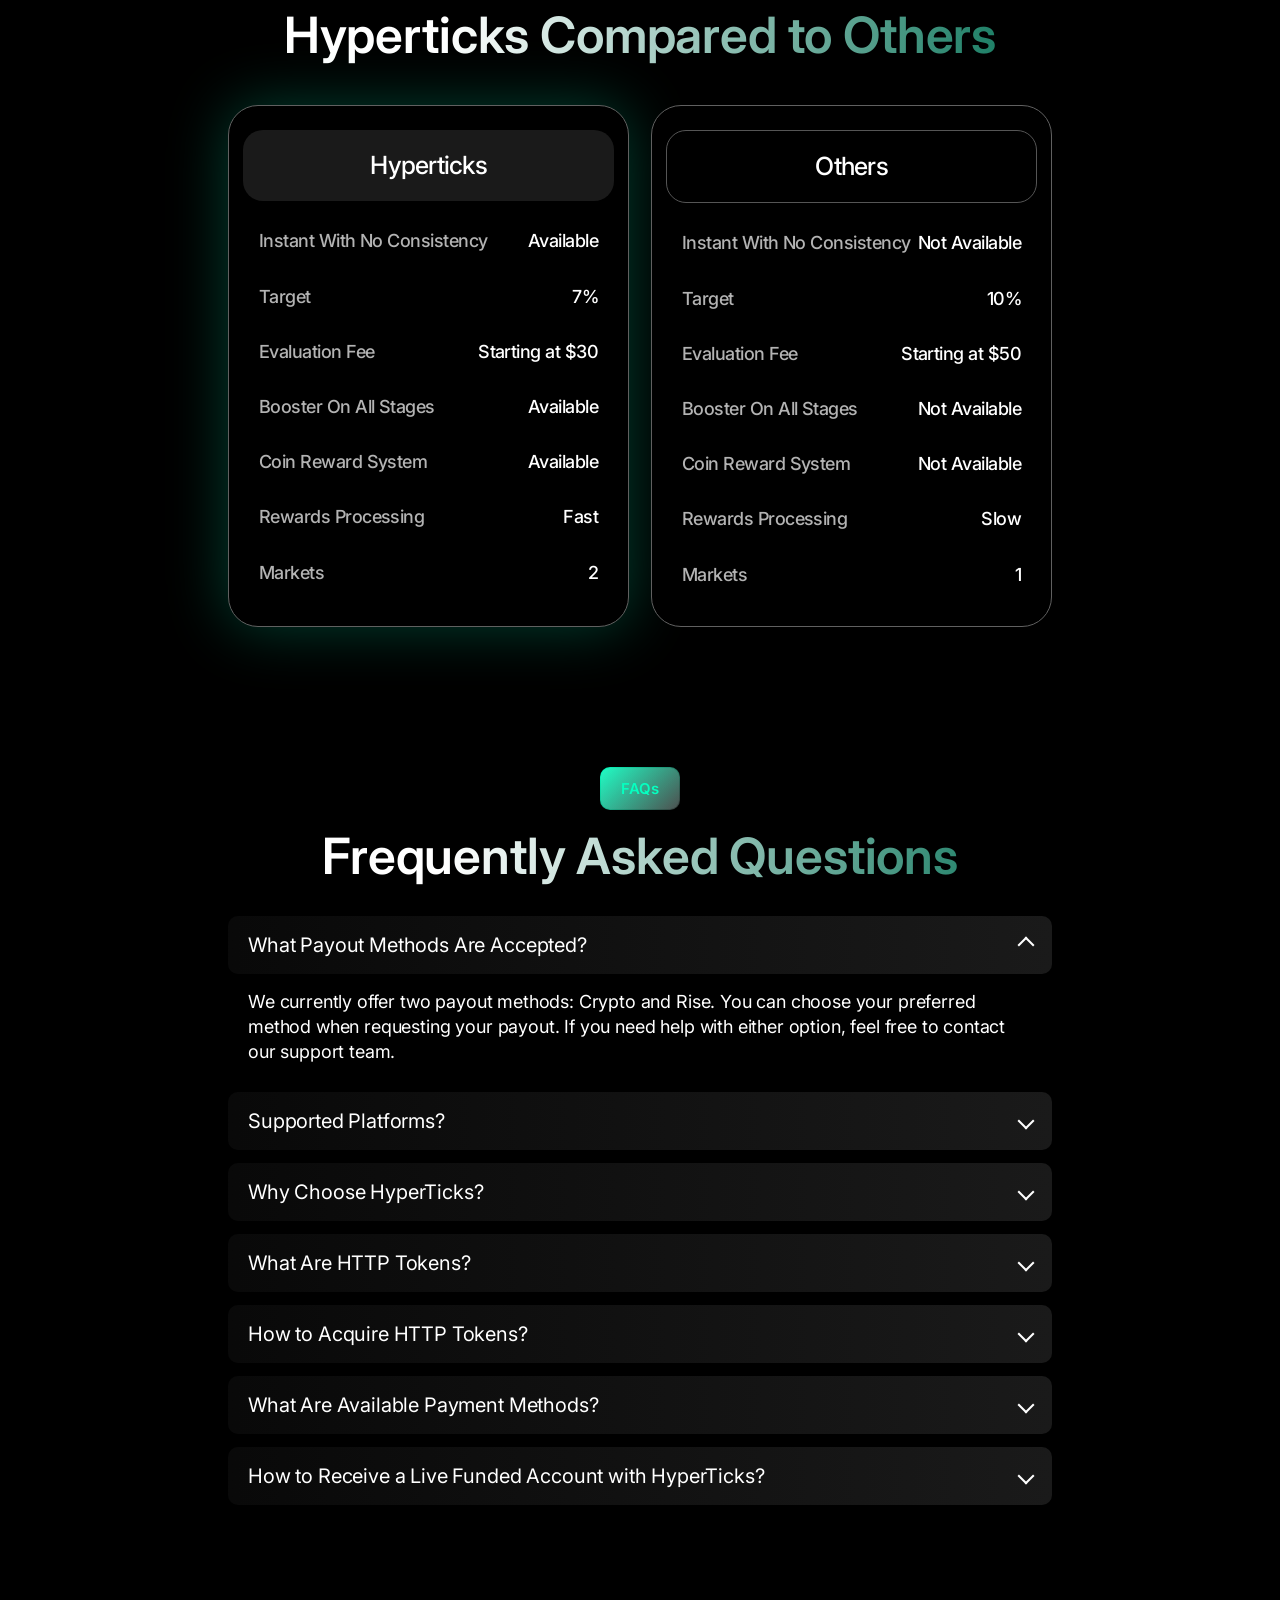
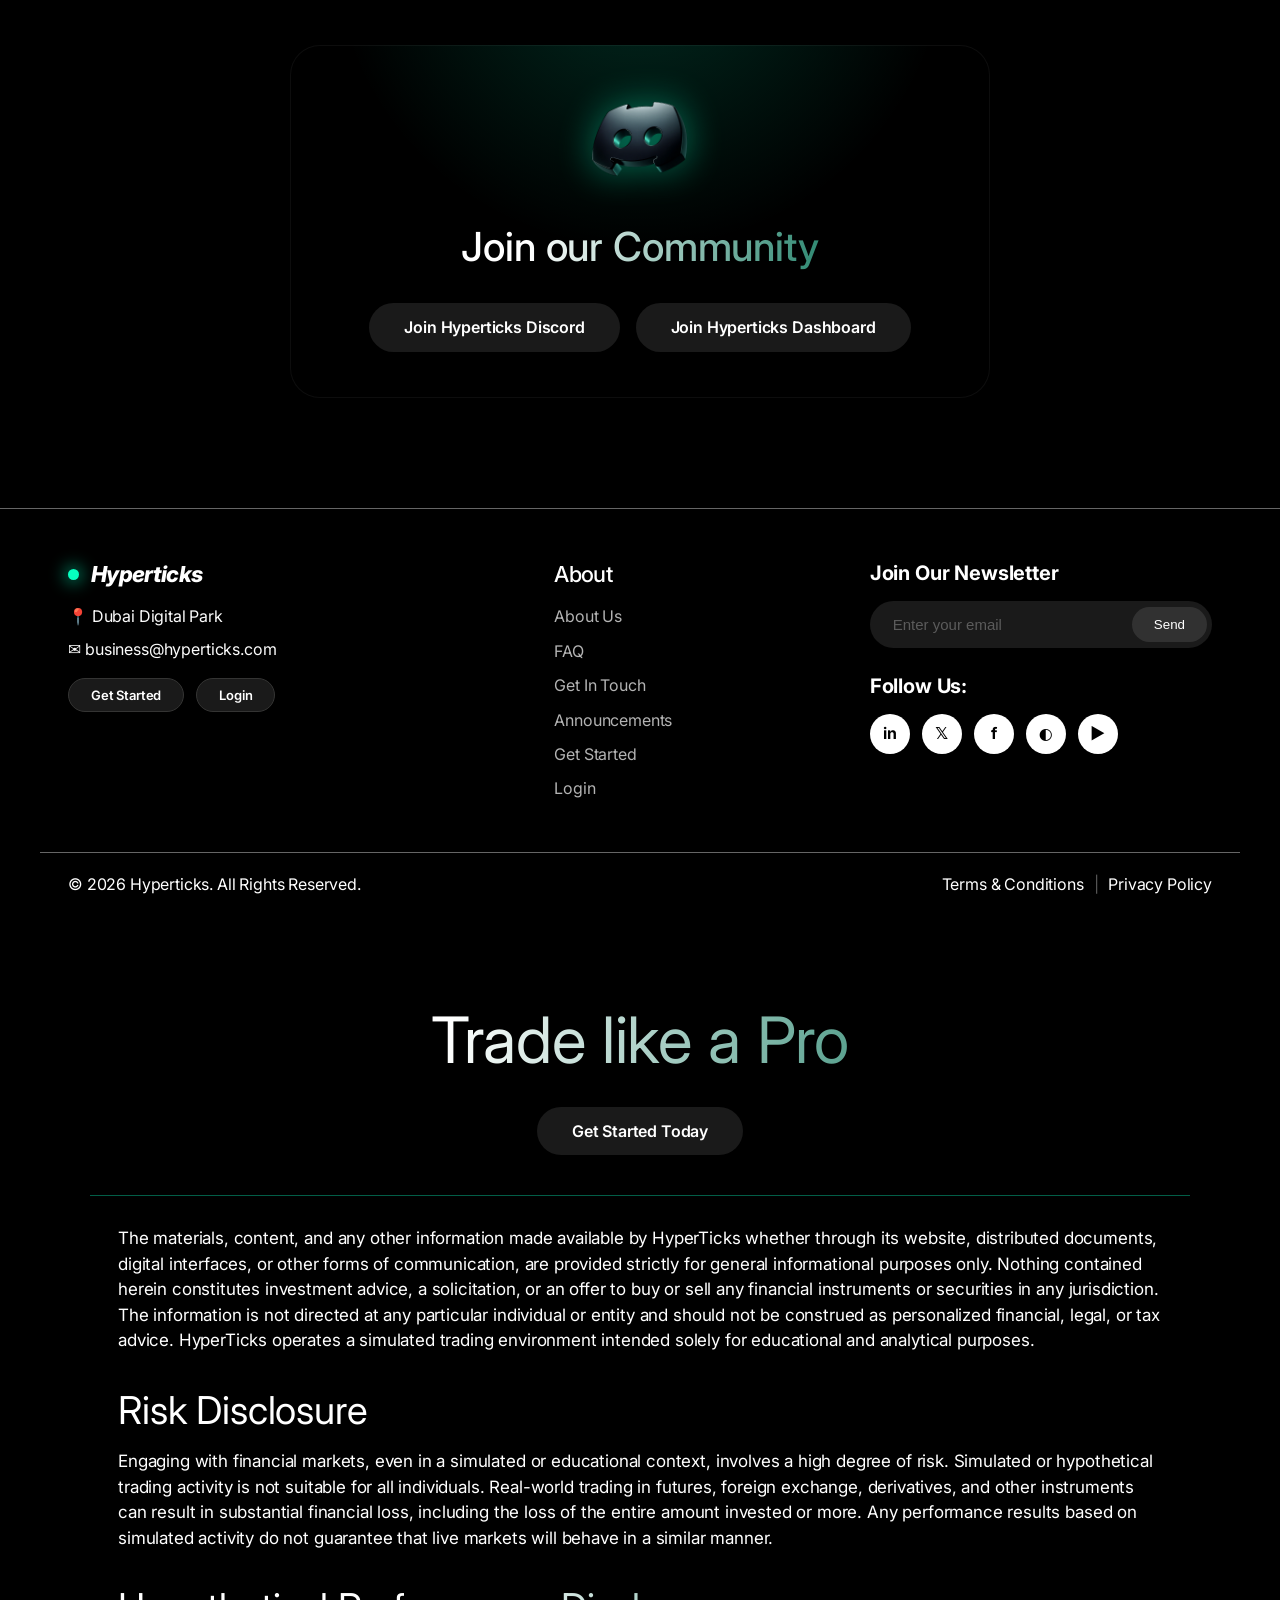
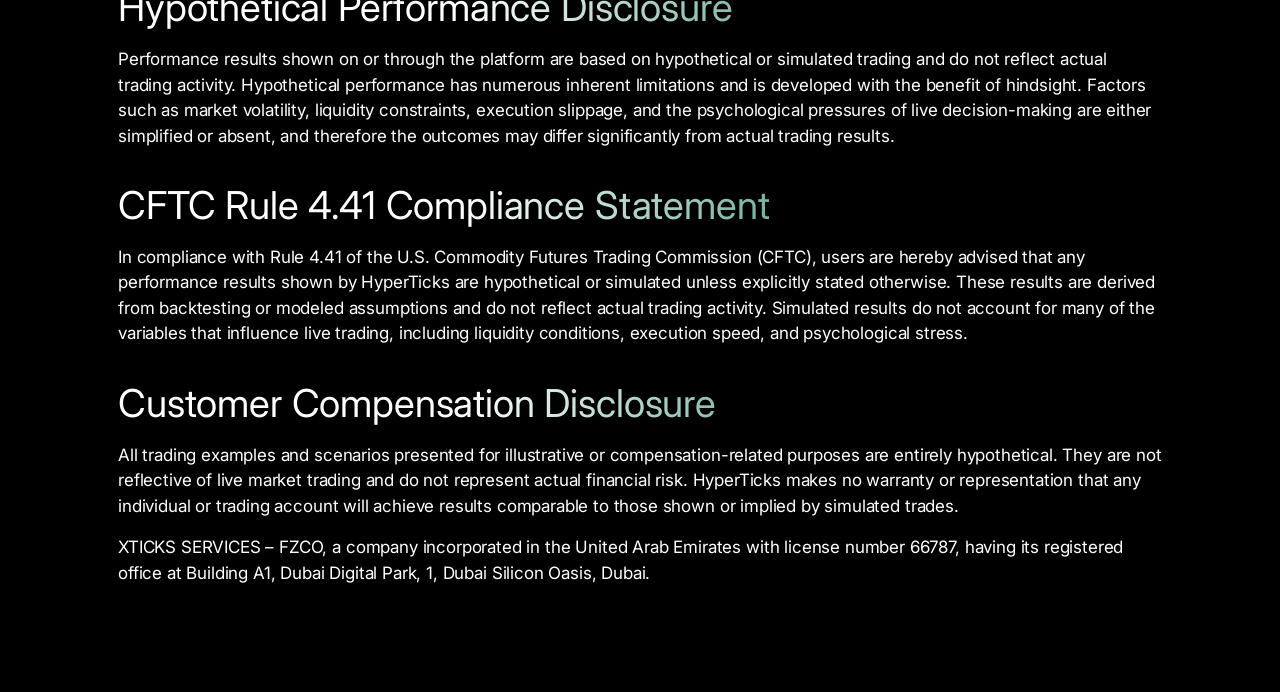
==== commit ca3976b8: "Use transparent 3D Discord logo in community section" ====
--- a/index.html
+++ b/index.html
@@ -374,7 +374,8 @@
 	<section class="section community" id="discord">
 		<div class="container">
 			<div class="discord-card">
-				<div class="discord-orb" aria-hidden="true">🎮</div>
+				<img class="discord-orb" src="assets/3d-discord.png" alt="">
+
 				<h2 class="gradient-text">Join our Community</h2>
 				<a class="btn btn--pill discord-cta" href="#">Join Hyperticks Discord</a>
 				<a class="btn btn--pill discord-cta" href="dashboard.html">Join Hyperticks Dashboard</a>
--- a/landing.css
+++ b/landing.css
@@ -353,7 +353,7 @@
 .community { text-align: center; }
 .discord-card { position: relative; max-width: 700px; margin: 0 auto; padding: 40px 24px; border-radius: 30px; background: rgba(0,0,0,.05); overflow: hidden; box-shadow: 0 0 0 1px rgba(255,255,255,.05) inset; }
 .discord-card::before { content: ""; position: absolute; inset: -30% -10% auto; height: 300px; background: radial-gradient(circle at 50% 0, rgba(6,255,192,.18), transparent 60%); }
-.discord-orb { position: relative; width: 90px; height: 90px; margin: 0 auto 18px; display: grid; place-items: center; border-radius: 24px; background: rgba(6,255,192,.12); font-size: 44px; }
+.discord-orb { position: relative; display: block; width: 120px; height: 120px; margin: 0 auto 14px; object-fit: contain; filter: drop-shadow(0 0 18px rgba(6,255,192,.4)); }
 .discord-card h2 { position: relative; font-size: 40px; font-weight: 500; margin-bottom: 22px; }
 .discord-cta { position: relative; margin: 6px; }
 
